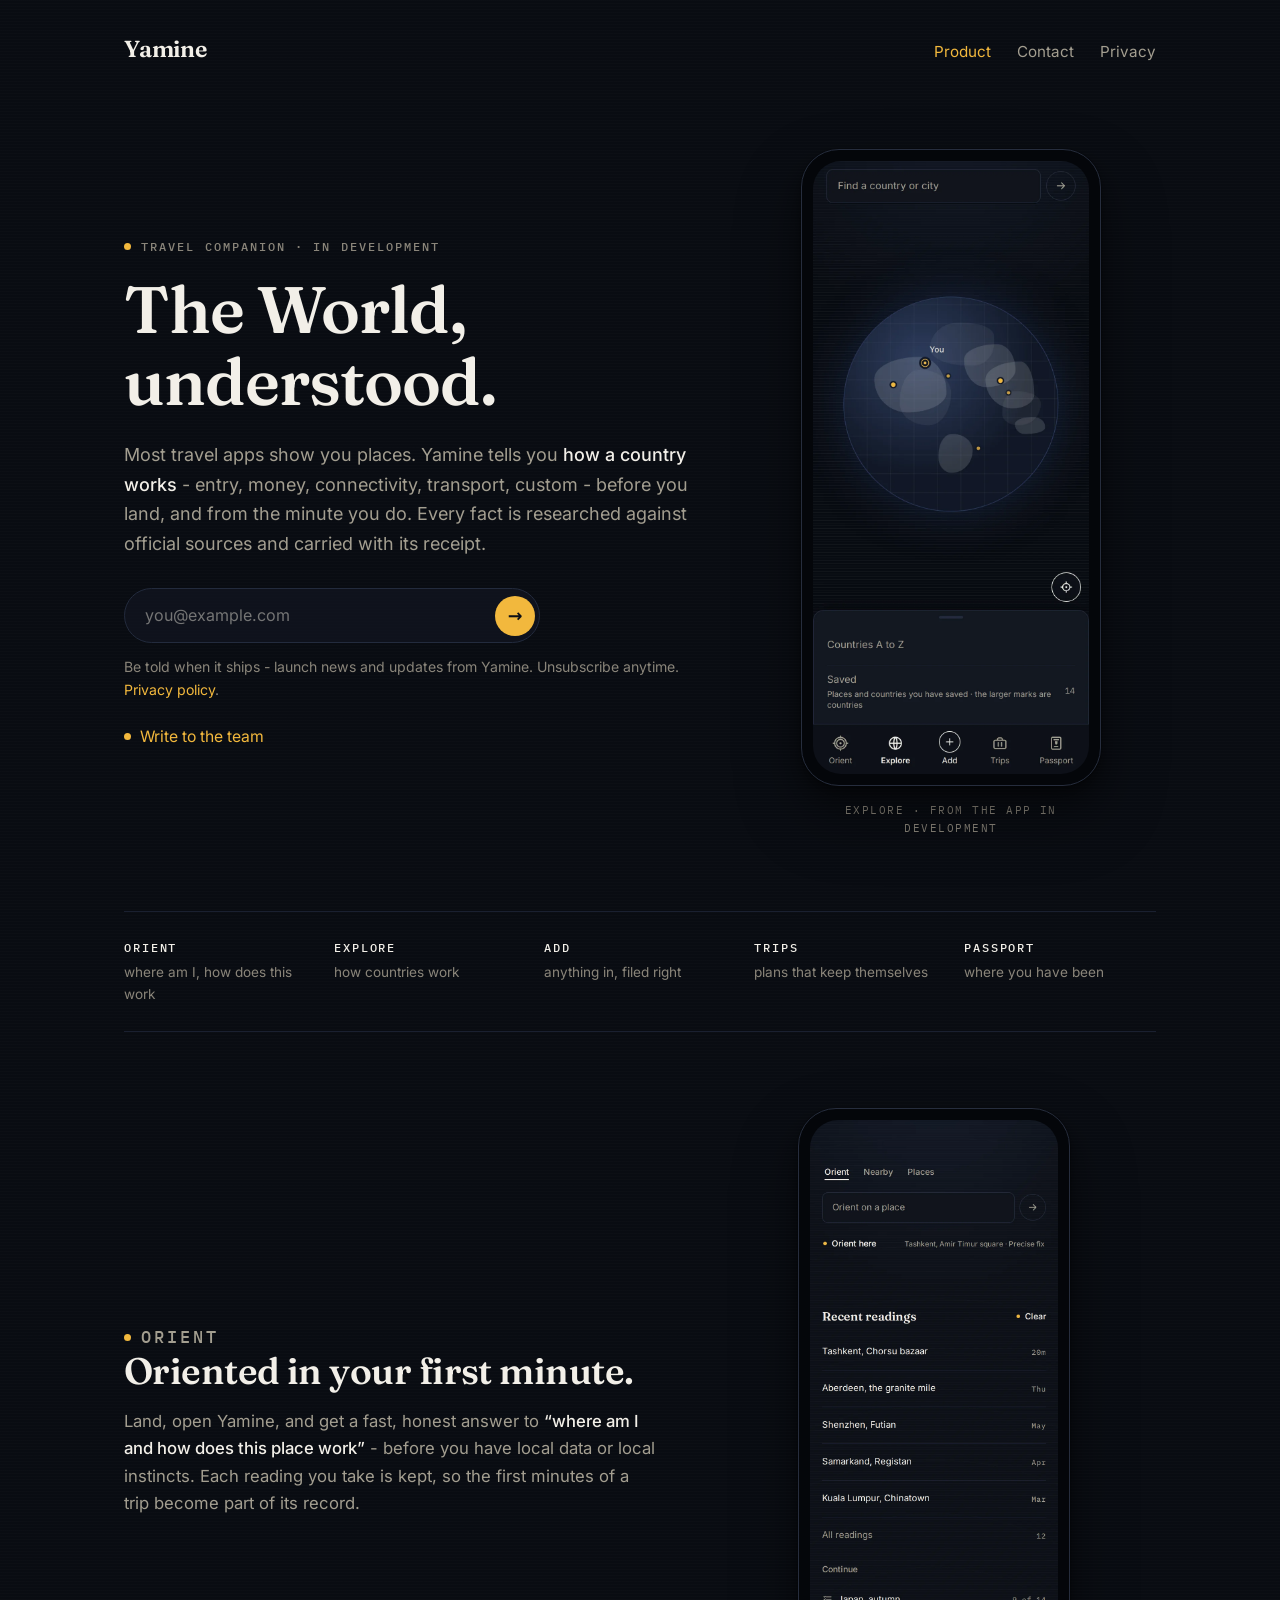
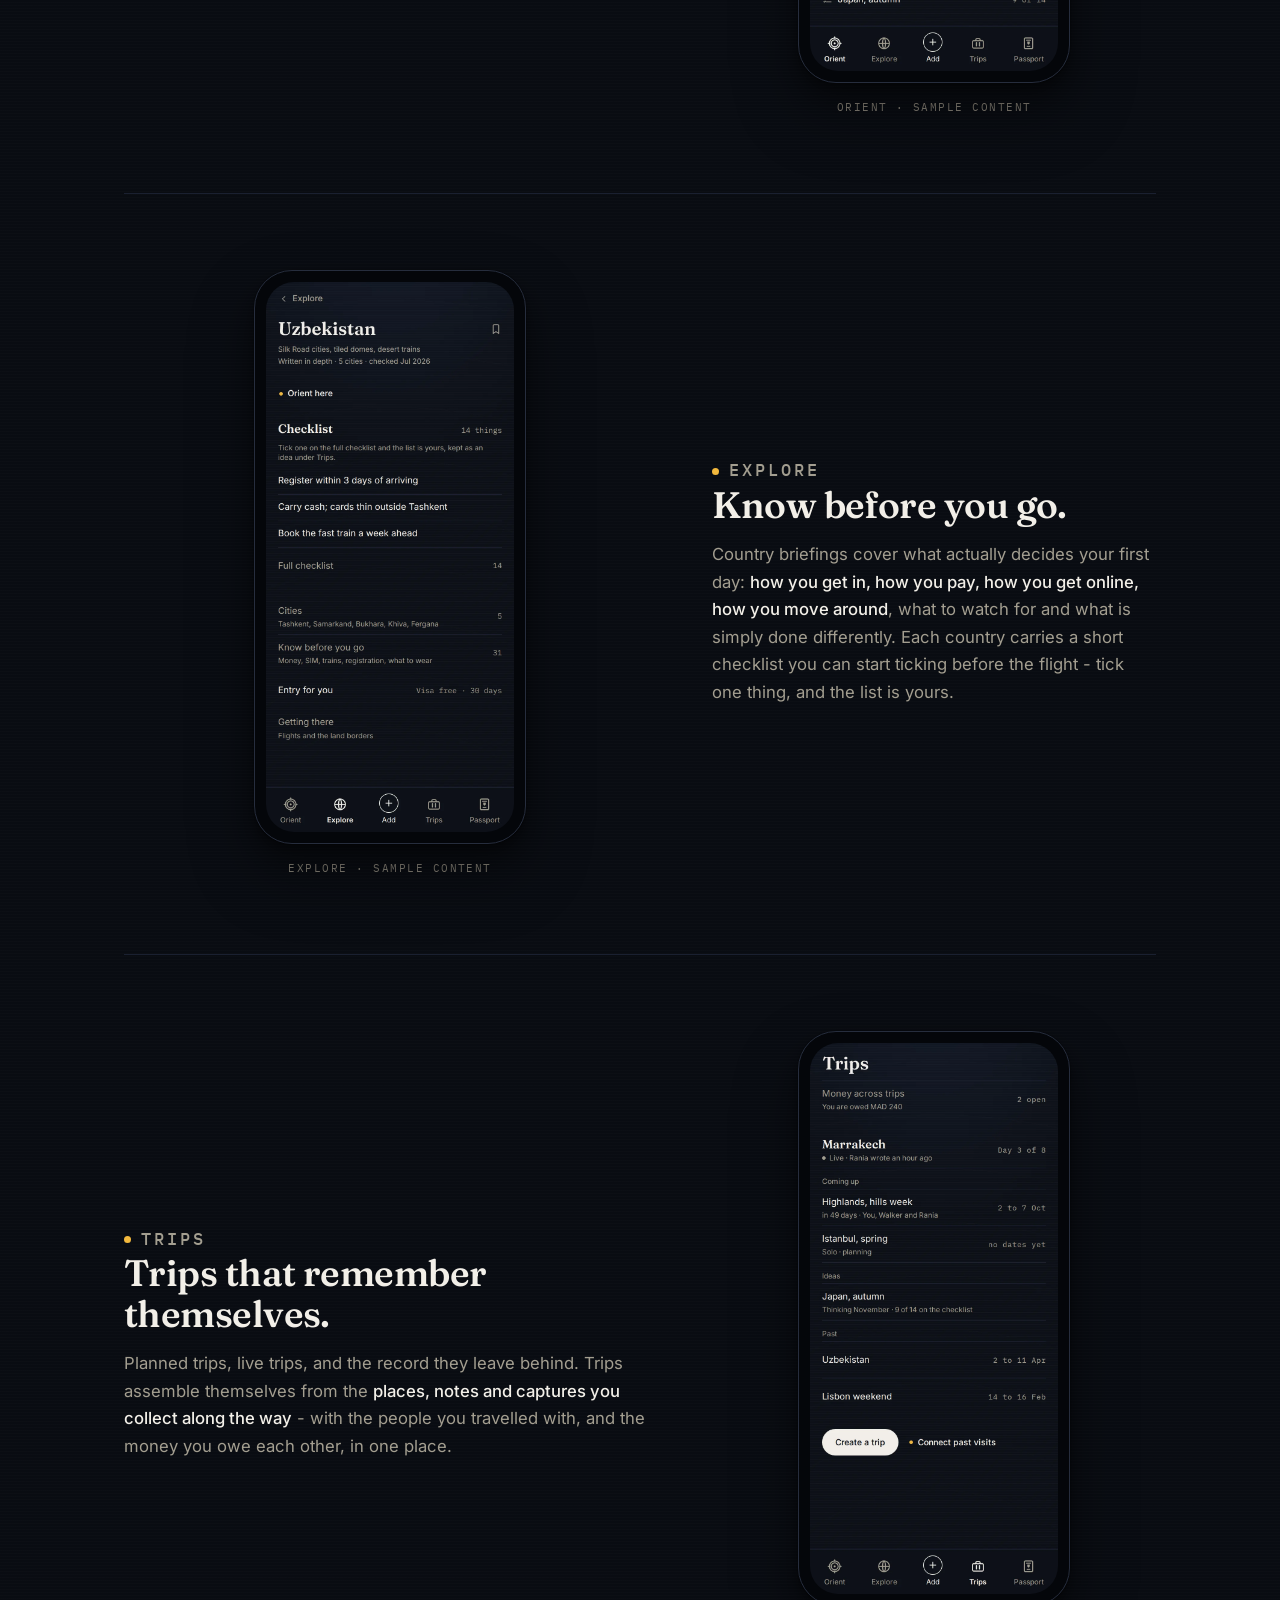
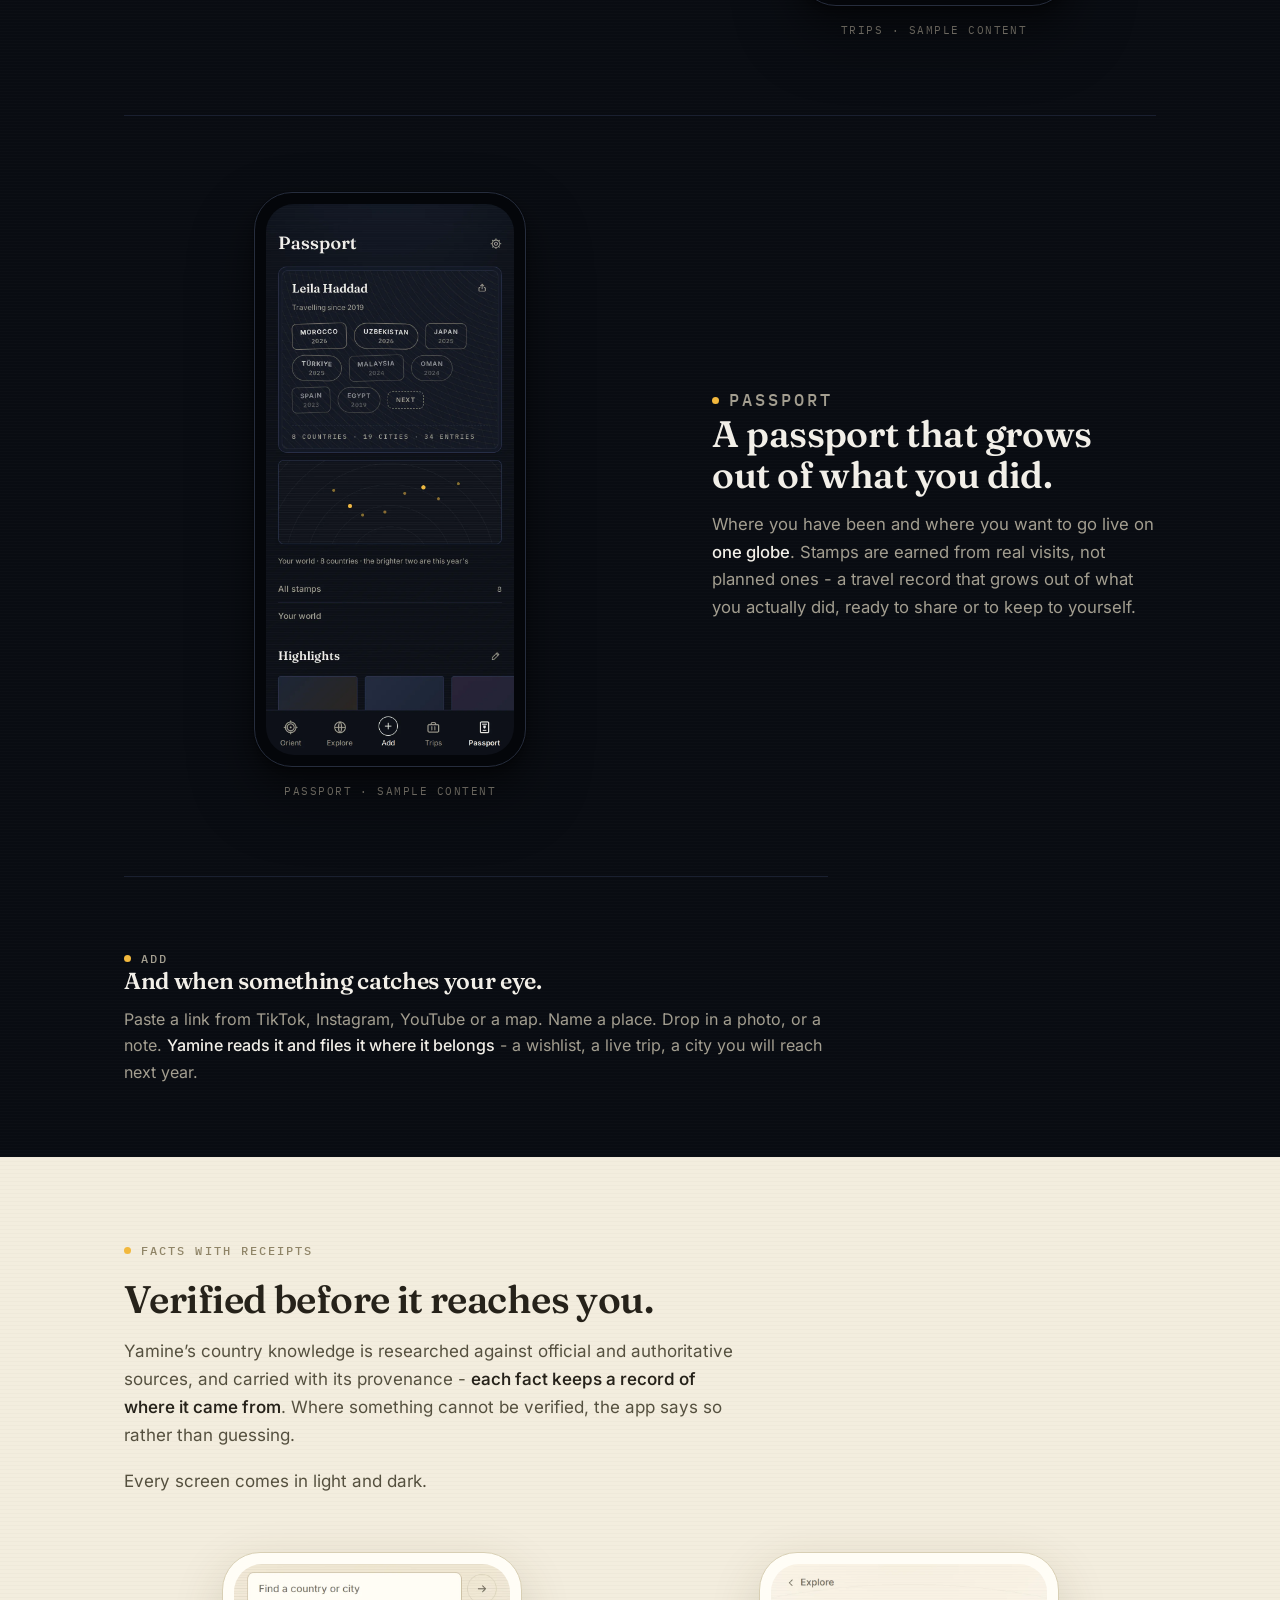
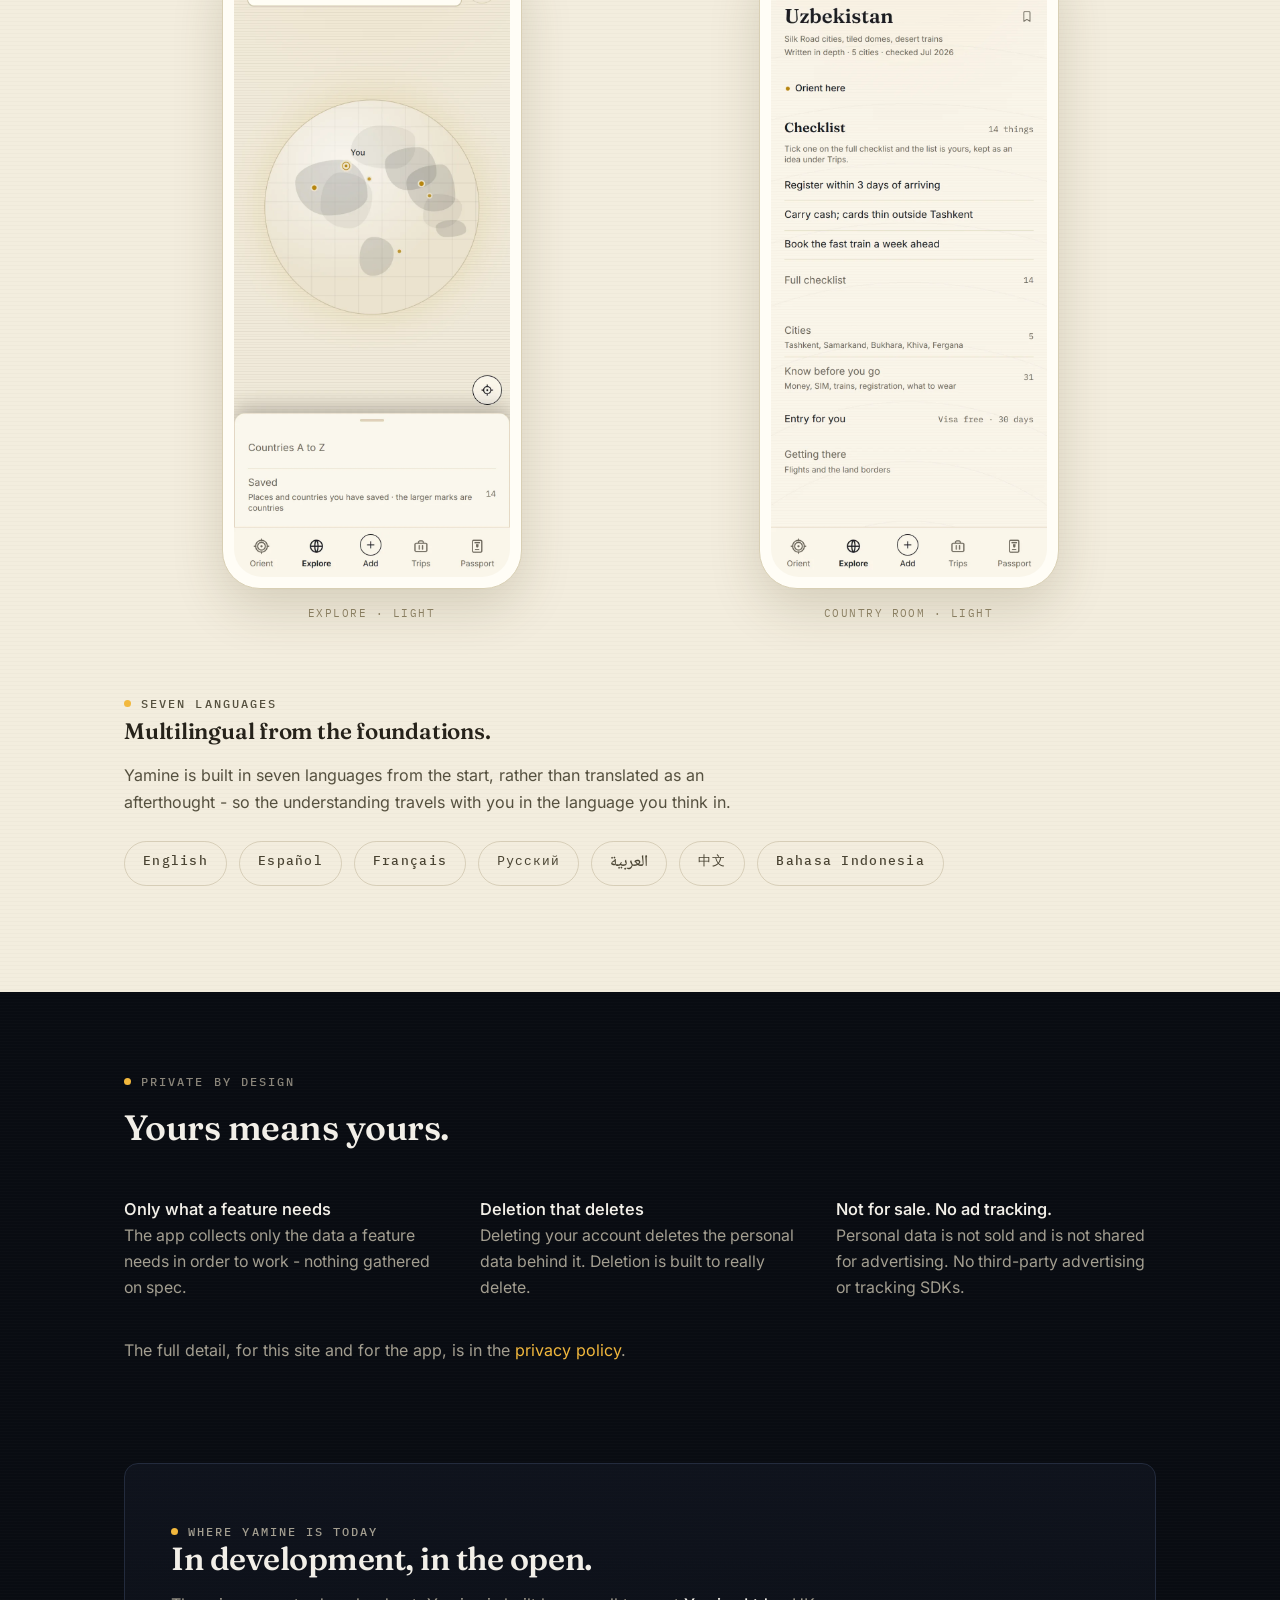
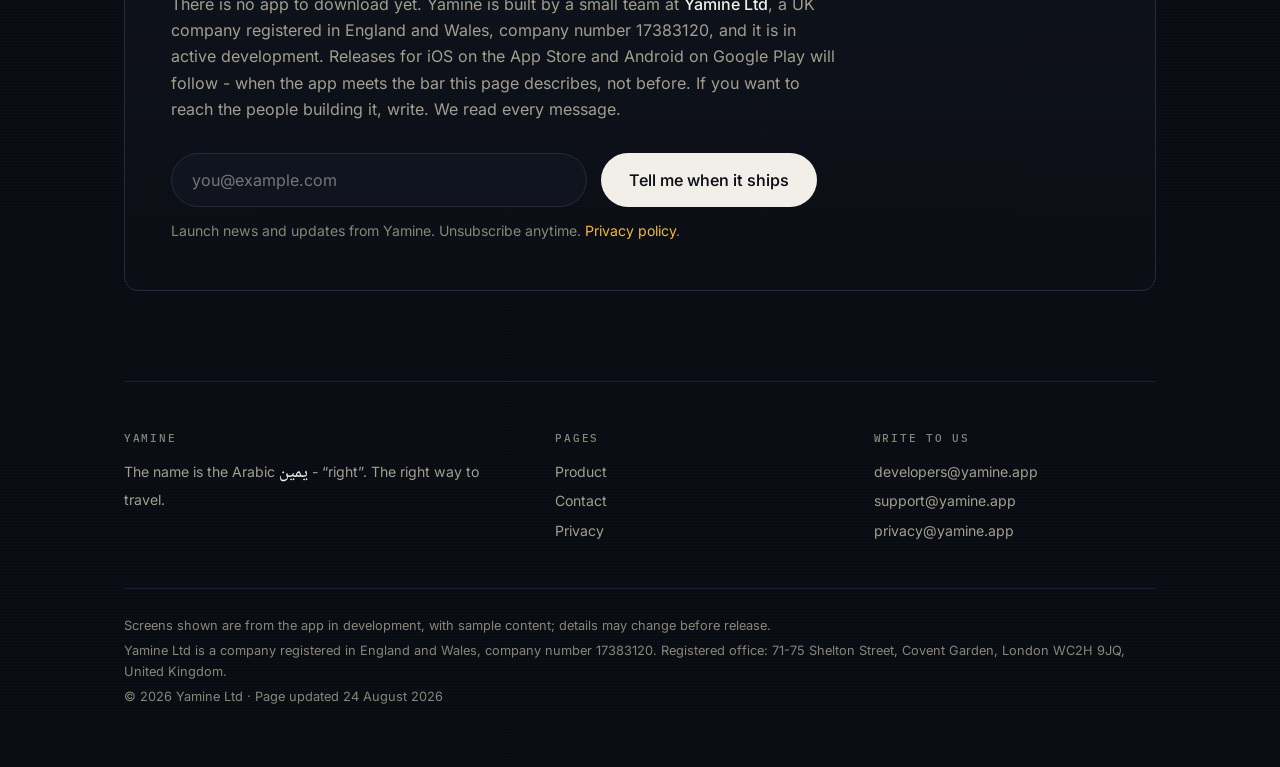
==== index.html @ aa690fbf "Hero waitlist as a quiet pill (owner msg 1335): the app's own search affordance The stacked input + " ====
<!doctype html>
<html lang="en-GB">
<head>
<meta charset="utf-8">
<meta name="viewport" content="width=device-width, initial-scale=1">
<title>Yamine - The World, understood</title>
<meta name="description" content="Yamine is a travel companion app by Yamine Ltd: country knowledge checked against official sources and carried with its receipt, orientation from your first minute, trips that remember themselves. In development for iOS and Android.">
<link rel="canonical" href="https://yamine.app/">
<meta property="og:title" content="Yamine - The World, understood">
<meta property="og:description" content="Most travel apps show you places. Yamine tells you how a country works - before you land, and from the minute you do.">
<meta property="og:url" content="https://yamine.app/">
<meta property="og:type" content="website">
<meta property="og:image" content="https://yamine.app/assets/og.png">
<meta property="og:image:width" content="1200">
<meta property="og:image:height" content="630">
<meta name="twitter:card" content="summary_large_image">
<meta name="theme-color" content="#090c12">
<link rel="icon" href="/assets/icons/icon-32.png" sizes="32x32">
<link rel="icon" href="/assets/icons/icon-192.png" sizes="192x192">
<link rel="apple-touch-icon" href="/assets/icons/apple-touch-icon.png">
<link rel="preload" href="/assets/fonts/fraunces.woff2" as="font" type="font/woff2" crossorigin>
<link rel="preload" href="/assets/fonts/inter.woff2" as="font" type="font/woff2" crossorigin>
<link rel="stylesheet" href="/style.css?v=20260824b">
<script>document.documentElement.classList.add('js')</script>
</head>
<body class="night">
<div class="wrap">
<header class="site">
  <a class="wordmark" href="/">Yamine</a>
  <nav class="site" aria-label="Site">
    <a href="/" aria-current="page">Product</a>
    <a href="/contact.html">Contact</a>
    <a href="/privacy.html">Privacy</a>
  </nav>
</header>

<main>
  <section class="hero">
    <div class="copy">
      <p class="eyebrow">Travel companion &middot; in development</p>
      <h1 class="display">The World,<br>understood.</h1>
      <p class="lede">Most travel apps show you places. Yamine tells you
      <strong>how a country works</strong> - entry, money, connectivity,
      transport, custom - before you land, and from the minute you do.
      Every fact is researched against official sources and carried with
      its receipt.</p>
      <form class="site-form pill" hidden data-form="waitlist"
            data-cta="&rarr;" data-busy="&hellip;"
            data-done-cta="&#10003;"
            data-done="You're on the list."
            data-mail="developers@yamine.app">
        <input class="hp" type="text" name="website" tabindex="-1" autocomplete="off" aria-hidden="true">
        <div class="form-row">
          <label class="visually-hidden" for="join-email">Email address</label>
          <input id="join-email" type="email" name="email" required placeholder="you@example.com" autocomplete="email">
          <button class="disc" type="submit" aria-label="Be told when it ships">&rarr;</button>
        </div>
        <p class="form-note">Be told when it ships - launch news and updates
        from Yamine. Unsubscribe anytime. <a href="/privacy.html">Privacy policy</a>.</p>
        <p class="alt"><a class="cta-quiet" href="/contact.html">Write to the team</a></p>
      </form>
      <div class="cta-row" data-fallback-for="waitlist">
        <a class="btn" href="/contact.html">Write to the team</a>
      </div>
    </div>
    <div class="shot">
      <figure class="phone">
        <div class="bezel"><img src="/assets/screens/globe-dark.webp" alt="The Explore screen of the Yamine app: a globe with your saved places marked in amber, above a list of countries A to Z" width="824" height="1830" fetchpriority="high"></div>
        <figcaption class="phone-caption">Explore &middot; from the app in development</figcaption>
      </figure>
    </div>
  </section>

  <nav class="doors" aria-label="The five rooms of the app">
    <a class="door" href="#orient"><span class="k">Orient</span><span class="d">where am I, how does this work</span></a>
    <a class="door" href="#explore"><span class="k">Explore</span><span class="d">how countries work</span></a>
    <a class="door" href="#add"><span class="k">Add</span><span class="d">anything in, filed right</span></a>
    <a class="door" href="#trips"><span class="k">Trips</span><span class="d">plans that keep themselves</span></a>
    <a class="door" href="#passport"><span class="k">Passport</span><span class="d">where you have been</span></a>
  </nav>

  <section class="feature reveal" id="orient">
    <div class="copy">
      <p class="eyebrow">Orient</p>
      <h2 class="display">Oriented in your first minute.</h2>
      <p>Land, open Yamine, and get a fast, honest answer to
      <strong>&ldquo;where am I and how does this place work&rdquo;</strong> -
      before you have local data or local instincts. Each reading you take
      is kept, so the first minutes of a trip become part of its record.</p>
    </div>
    <div class="shot">
      <figure class="phone">
        <div class="bezel"><img src="/assets/screens/orient-dark.webp" alt="The Orient screen of the Yamine app: an 'Orient here' action with a precise fix in Tashkent, above a history of recent readings" width="824" height="1830" loading="lazy"></div>
        <figcaption class="phone-caption">Orient &middot; sample content</figcaption>
      </figure>
    </div>
  </section>

  <section class="feature flip reveal" id="explore">
    <div class="copy">
      <p class="eyebrow">Explore</p>
      <h2 class="display">Know before you go.</h2>
      <p>Country briefings cover what actually decides your first day:
      <strong>how you get in, how you pay, how you get online, how you move
      around</strong>, what to watch for and what is simply done differently.
      Each country carries a short checklist you can start ticking before
      the flight - tick one thing, and the list is yours.</p>
    </div>
    <div class="shot">
      <figure class="phone">
        <div class="bezel"><img src="/assets/screens/country-dark.webp" alt="A country room in the Yamine app for Uzbekistan: a checklist, cities, entry conditions and a know-before-you-go section" width="824" height="1830" loading="lazy"></div>
        <figcaption class="phone-caption">Explore &middot; sample content</figcaption>
      </figure>
    </div>
  </section>

  <section class="feature reveal" id="trips">
    <div class="copy">
      <p class="eyebrow">Trips</p>
      <h2 class="display">Trips that remember themselves.</h2>
      <p>Planned trips, live trips, and the record they leave behind.
      Trips assemble themselves from the <strong>places, notes and captures
      you collect along the way</strong> - with the people you travelled
      with, and the money you owe each other, in one place.</p>
    </div>
    <div class="shot">
      <figure class="phone">
        <div class="bezel"><img src="/assets/screens/trips-dark.webp" alt="The Trips screen of the Yamine app: a live trip in Marrakech, trips coming up, ideas, and past trips with their dates" width="824" height="1830" loading="lazy"></div>
        <figcaption class="phone-caption">Trips &middot; sample content</figcaption>
      </figure>
    </div>
  </section>

  <section class="feature flip reveal" id="passport">
    <div class="copy">
      <p class="eyebrow">Passport</p>
      <h2 class="display">A passport that grows out of what you did.</h2>
      <p>Where you have been and where you want to go live on
      <strong>one globe</strong>. Stamps are earned from real visits, not
      planned ones - a travel record that grows out of what you actually
      did, ready to share or to keep to yourself.</p>
    </div>
    <div class="shot">
      <figure class="phone">
        <div class="bezel"><img src="/assets/screens/passport-dark.webp" alt="The Passport screen of the Yamine app: a named passport card with country stamps by year, and a world map of visited places" width="824" height="1830" loading="lazy"></div>
        <figcaption class="phone-caption">Passport &middot; sample content</figcaption>
      </figure>
    </div>
  </section>

  <section class="feature-add reveal" id="add">
    <p class="eyebrow">Add</p>
    <h2 class="display">And when something catches your eye.</h2>
    <p>Paste a link from TikTok, Instagram, YouTube or a map. Name a place.
    Drop in a photo, or a note. <strong>Yamine reads it and files it where
    it belongs</strong> - a wishlist, a live trip, a city you will reach
    next year.</p>
  </section>
</main>
</div>

<section class="daylight">
  <div class="wrap">
    <div class="reveal">
      <p class="eyebrow">Facts with receipts</p>
      <h2 class="display">Verified before it reaches you.</h2>
      <p class="lede">Yamine&rsquo;s country knowledge is researched against
      official and authoritative sources, and carried with its
      provenance - <strong>each fact keeps a record of where it came
      from</strong>. Where something cannot be verified, the app says so
      rather than guessing.</p>
      <p class="lede">Every screen comes in light and dark.</p>
    </div>
    <div class="daylight-shots reveal">
      <figure class="phone">
        <div class="bezel"><img src="/assets/screens/globe-light.webp" alt="The Explore globe of the Yamine app in light mode, on a warm parchment background" width="824" height="1830" loading="lazy"></div>
        <figcaption class="phone-caption">Explore &middot; light</figcaption>
      </figure>
      <figure class="phone">
        <div class="bezel"><img src="/assets/screens/country-light.webp" alt="The Uzbekistan country room of the Yamine app in light mode" width="824" height="1830" loading="lazy"></div>
        <figcaption class="phone-caption">Country room &middot; light</figcaption>
      </figure>
    </div>
    <div class="langs reveal">
      <p class="eyebrow">Seven languages</p>
      <h3>Multilingual from the foundations.</h3>
      <p>Yamine is built in seven languages from the start, rather than
      translated as an afterthought - so the understanding travels with you
      in the language you think in.</p>
      <ul class="stamps">
        <li>English</li>
        <li>Español</li>
        <li>Français</li>
        <li>Русский</li>
        <li><span class="ar">العربية</span></li>
        <li>中文</li>
        <li>Bahasa Indonesia</li>
      </ul>
    </div>
  </div>
</section>

<div class="wrap">
  <section class="night-block reveal">
    <p class="eyebrow">Private by design</p>
    <h2 class="display">Yours means yours.</h2>
    <div class="cols">
      <p><strong>Only what a feature needs</strong> The app collects only
      the data a feature needs in order to work - nothing gathered on
      spec.</p>
      <p><strong>Deletion that deletes</strong> Deleting your account
      deletes the personal data behind it. Deletion is built to really
      delete.</p>
      <p><strong>Not for sale. No ad tracking.</strong> Personal data is not
      sold and is not shared for advertising. No third-party advertising
      or tracking SDKs.</p>
    </div>
    <p class="more">The full detail, for this site and for the app, is in
    the <a href="/privacy.html">privacy policy</a>.</p>
  </section>

  <section class="status reveal">
    <div class="inner">
      <p class="eyebrow">Where Yamine is today</p>
      <h2 class="display">In development, in the open.</h2>
      <p>There is no app to download yet. Yamine is built by a small team
      at <strong>Yamine Ltd</strong>, a UK company registered in England
      and Wales, company number 17383120, and it is in active development.
      Releases for iOS on the App Store and Android on Google Play will
      follow - when the app meets the bar this page describes, not before.
      If you want to reach the people building it, write. We read every
      message.</p>
      <div class="cta-row" data-fallback-for="waitlist">
        <a class="btn" href="mailto:developers@yamine.app">developers@yamine.app</a>
      </div>
      <form class="site-form" id="waitlist" hidden data-form="waitlist"
            data-cta="Tell me when it ships" data-busy="Adding you&hellip;"
            data-done-cta="Added"
            data-done="You're on the list."
            data-mail="developers@yamine.app">
        <input class="hp" type="text" name="website" tabindex="-1" autocomplete="off" aria-hidden="true">
        <div class="form-row">
          <label class="visually-hidden" for="wl-email">Email address</label>
          <input id="wl-email" type="email" name="email" required placeholder="you@example.com" autocomplete="email">
          <button class="btn" type="submit">Tell me when it ships</button>
        </div>
        <p class="form-note">Launch news and updates from Yamine. Unsubscribe
        anytime. <a href="/privacy.html">Privacy policy</a>.</p>
      </form>
    </div>
  </section>

  <footer class="site">
    <div class="grid">
      <div>
        <h3>Yamine</h3>
        <p class="origin">The name is the Arabic <span class="ar">يمين</span>
        - &ldquo;right&rdquo;. The right way to travel.</p>
      </div>
      <div>
        <h3>Pages</h3>
        <p><a href="/">Product</a></p>
        <p><a href="/contact.html">Contact</a></p>
        <p><a href="/privacy.html">Privacy</a></p>
      </div>
      <div>
        <h3>Write to us</h3>
        <p><a href="mailto:developers@yamine.app">developers@yamine.app</a></p>
        <p><a href="mailto:support@yamine.app">support@yamine.app</a></p>
        <p><a href="mailto:privacy@yamine.app">privacy@yamine.app</a></p>
      </div>
    </div>
    <div class="legal">
      <p>Screens shown are from the app in development, with sample
      content; details may change before release.</p>
      <p>Yamine Ltd is a company registered in England and Wales, company
      number 17383120. Registered office: 71-75 Shelton Street, Covent
      Garden, London WC2H 9JQ, United Kingdom.</p>
      <p>&copy; 2026 Yamine Ltd &middot; Page updated 24 August 2026</p>
    </div>
  </footer>
</div>

<script src="/assets/forms.js?v=20260824a" defer></script>
<script>
(function () {
  if (!('IntersectionObserver' in window)) {
    document.querySelectorAll('.reveal').forEach(function (el) { el.classList.add('in'); });
    return;
  }
  var io = new IntersectionObserver(function (entries) {
    entries.forEach(function (e) {
      if (e.isIntersecting) { e.target.classList.add('in'); io.unobserve(e.target); }
    });
  }, { rootMargin: '0px 0px -8% 0px' });
  document.querySelectorAll('.reveal').forEach(function (el) { io.observe(el); });
})();
</script>
</body>
</html>
---- style.css ----
/* Yamine — yamine.app
   The site lives in the app's own world: ink-navy night ground, warm cream ink,
   one amber accent, Fraunces display, Inter body, IBM Plex Mono readouts.
   Document pages (contact, privacy) sit on the app's daylight parchment. */

@font-face {
  font-family: "Fraunces";
  src: url("/assets/fonts/fraunces.woff2") format("woff2");
  font-weight: 100 900;
  font-display: swap;
}
@font-face {
  font-family: "Inter";
  src: url("/assets/fonts/inter.woff2") format("woff2");
  font-weight: 100 900;
  font-display: swap;
}
@font-face {
  font-family: "IBM Plex Mono";
  src: url("/assets/fonts/plex400.woff2") format("woff2");
  font-weight: 400;
  font-display: swap;
}
@font-face {
  font-family: "IBM Plex Mono";
  src: url("/assets/fonts/plex500.woff2") format("woff2");
  font-weight: 500;
  font-display: swap;
}
/* Full Arabic-range subset of Noto Naskh Arabic (self-hosted) - a partial
   word-subset here breaks per-character fallback and disconnects joining */
@font-face {
  font-family: "Noto Naskh Arabic";
  src: url("/assets/fonts/naskh-arabic.woff2") format("woff2");
  font-weight: 500;
  font-display: swap;
}

:root {
  --ground: #090c12;
  --ground-2: #0d1017;
  --card: #141926;
  --hairline: #232b3d;
  --hairline-soft: #1a2030;
  --ink: #f2efe8;
  --muted: #a39e90;
  --cap: #8a857a;
  --gold: #f2b83d;
  --paper: #f3edde;
  --paper-2: #faf6ea;
  --paper-ink: #26221a;
  --paper-muted: #7d7869;
  --paper-line: #ded5bf;
  --curve: cubic-bezier(0.22, 1, 0.36, 1);
  --display: "Fraunces", "Iowan Old Style", Georgia, serif;
  --body: "Inter", -apple-system, "Segoe UI", system-ui, sans-serif;
  --mono: "IBM Plex Mono", "Menlo", monospace;
}

* { box-sizing: border-box; }
html { scroll-behavior: smooth; }
html, body { overflow-x: clip; }
[hidden] { display: none !important; }
@media (prefers-reduced-motion: reduce) {
  html { scroll-behavior: auto; }
}

body {
  margin: 0;
  font-family: var(--body);
  font-size: 16px;
  line-height: 1.65;
  background: var(--ground);
  color: var(--ink);
  -webkit-font-smoothing: antialiased;
}
/* the app's fine scanline texture */
body.night {
  background-image: repeating-linear-gradient(
    to bottom,
    rgba(242, 239, 232, 0.012) 0px,
    rgba(242, 239, 232, 0.012) 1px,
    transparent 1px,
    transparent 3px
  );
}

a { color: var(--gold); text-decoration: none; }
a:hover, a:focus-visible { color: #ffd27a; }
a:focus-visible { outline: 2px solid var(--gold); outline-offset: 3px; border-radius: 2px; }

.wrap { max-width: 1080px; margin: 0 auto; padding: 0 24px; }

/* ---------- header ---------- */
header.site {
  display: flex;
  align-items: baseline;
  justify-content: space-between;
  gap: 16px;
  flex-wrap: wrap;
  padding-top: 30px;
}
.wordmark {
  font-family: var(--display);
  font-weight: 620;
  font-size: 1.45rem;
  letter-spacing: -0.01em;
  color: var(--ink);
}
.wordmark:hover, .wordmark:focus-visible { color: #fff; }
nav.site { display: flex; gap: 26px; }
nav.site a { color: var(--muted); font-size: 0.95rem; }
nav.site a:hover, nav.site a:focus-visible { color: var(--ink); }
nav.site a[aria-current="page"] { color: var(--gold); }

/* ---------- shared vocabulary ---------- */
.eyebrow {
  font-family: var(--mono);
  font-weight: 500;
  font-size: 0.72rem;
  letter-spacing: 0.18em;
  text-transform: uppercase;
  color: var(--cap);
  display: flex;
  align-items: center;
  gap: 10px;
  margin: 0 0 18px;
}
.eyebrow::before {
  content: "";
  width: 7px; height: 7px;
  border-radius: 50%;
  background: var(--gold);
  flex: none;
}
.display {
  font-family: var(--display);
  font-weight: 580;
  letter-spacing: -0.015em;
  line-height: 1.1;
  margin: 0;
}

/* ---------- hero ---------- */
.hero {
  display: grid;
  grid-template-columns: minmax(0, 7fr) minmax(0, 5fr);
  gap: 48px;
  align-items: center;
  padding: 9vh 0 64px;
}
.hero h1 {
  font-size: clamp(2.6rem, 6vw, 4.1rem);
}
.hero .lede {
  font-size: 1.12rem;
  color: var(--muted);
  max-width: 33em;
  margin: 22px 0 0;
}
.hero .lede strong { color: var(--ink); font-weight: 500; }
.cta-row {
  display: flex;
  align-items: center;
  gap: 26px;
  flex-wrap: wrap;
  margin-top: 34px;
}
.btn {
  display: inline-block;
  background: var(--ink);
  color: var(--ground-2);
  font-weight: 550;
  font-size: 1rem;
  padding: 14px 28px;
  border-radius: 999px;
  transition: background 200ms var(--curve), transform 200ms var(--curve);
}
.btn:hover, .btn:focus-visible { background: #ffffff; color: var(--ground-2); }
.btn:active { transform: scale(0.97); }
.cta-quiet {
  display: inline-flex;
  align-items: center;
  gap: 9px;
  color: var(--gold);
  font-size: 0.98rem;
}
.cta-quiet::before {
  content: "";
  width: 7px; height: 7px;
  border-radius: 50%;
  background: var(--gold);
}

/* ---------- phones ---------- */
.phone {
  position: relative;
  width: min(300px, 80vw);
  margin: 0 auto;
}
.phone::before {
  content: "";
  position: absolute;
  inset: -16% -11%;
  background: radial-gradient(closest-side, rgba(242, 184, 61, 0.09), transparent 70%);
  pointer-events: none;
}
.phone .bezel {
  position: relative;
  background: #04060a;
  border: 1px solid #262d3d;
  border-radius: 38px;
  padding: 11px;
  box-shadow:
    0 0 1px 1px rgba(0, 0, 0, 0.20),
    0 2px 2px rgba(0, 0, 0, 0.18),
    0 6px 6px 2px rgba(0, 0, 0, 0.16),
    0 14px 22px 4px rgba(0, 0, 0, 0.22),
    0 30px 60px 8px rgba(0, 0, 0, 0.28);
}
.phone img {
  display: block;
  width: 100%;
  height: auto;
  border-radius: 28px;
}
.phone-caption {
  font-family: var(--mono);
  font-size: 0.66rem;
  letter-spacing: 0.14em;
  text-transform: uppercase;
  color: var(--cap);
  text-align: center;
  margin: 16px 0 0;
}

/* ---------- five doors strip ---------- */
.doors {
  border-top: 1px solid var(--hairline-soft);
  border-bottom: 1px solid var(--hairline-soft);
  padding: 26px 0;
  margin: 10px 0 0;
  display: grid;
  grid-template-columns: repeat(5, 1fr);
  gap: 18px;
}
.door { text-align: left; }
.door .k {
  font-family: var(--mono);
  font-weight: 500;
  font-size: 0.74rem;
  letter-spacing: 0.16em;
  text-transform: uppercase;
  color: var(--ink);
  display: block;
}
a.door { color: inherit; }
a.door:hover .k, a.door:focus-visible .k { color: var(--gold); }
.door .d {
  font-size: 0.85rem;
  color: var(--cap);
  display: block;
  margin-top: 3px;
}

/* ---------- feature rows ---------- */
.feature {
  display: grid;
  grid-template-columns: minmax(0, 6fr) minmax(0, 5fr);
  gap: 56px;
  align-items: center;
  padding: 76px 0;
}
.feature + .feature { border-top: 1px solid var(--hairline-soft); }
.feature.flip .copy { order: 2; }
.feature.flip .shot { order: 1; }
.feature h2 {
  font-size: clamp(1.7rem, 3.4vw, 2.3rem);
}
.feature p {
  color: var(--muted);
  font-size: 1.04rem;
  max-width: 34em;
  margin: 16px 0 0;
}
.feature p strong { color: var(--ink); font-weight: 500; }
.feature .phone { width: min(272px, 76vw); }

/* compact, screenless feature (Add) */
.feature-add {
  padding: 60px 0 72px;
  border-top: 1px solid var(--hairline-soft);
  max-width: 44em;
}
.feature-add h2 { font-size: 1.45rem; }
.feature-add p { color: var(--muted); margin: 12px 0 0; }
.feature-add p strong { color: var(--ink); font-weight: 500; }

/* ---------- daylight band ---------- */
.daylight {
  background: var(--paper);
  background-image: repeating-linear-gradient(
    to bottom,
    rgba(38, 34, 26, 0.02) 0px,
    rgba(38, 34, 26, 0.02) 1px,
    transparent 1px,
    transparent 4px
  );
  color: var(--paper-ink);
  padding: 84px 0 90px;
}
.daylight .eyebrow { color: #8f8467; }
.daylight h2 { font-size: clamp(1.8rem, 3.6vw, 2.4rem); }
.daylight .lede {
  color: #55503f;
  font-size: 1.06rem;
  max-width: 36em;
  margin: 18px 0 0;
}
.daylight .lede strong { color: var(--paper-ink); font-weight: 550; }
.daylight-shots {
  display: flex;
  justify-content: center;
  gap: 42px;
  flex-wrap: wrap;
  margin-top: 56px;
}
.daylight .phone::before { background: radial-gradient(closest-side, rgba(184, 134, 11, 0.10), transparent 70%); }
.daylight .phone .bezel {
  background: #fffdf6;
  border-color: #d8cfb4;
  box-shadow: 0 18px 50px rgba(80, 66, 30, 0.18);
}
.daylight .phone-caption { color: #8f8467; }
.daylight .langs { margin-top: 72px; }
.daylight .langs h3 {
  font-family: var(--display);
  font-weight: 580;
  font-size: 1.4rem;
  letter-spacing: -0.01em;
  margin: 0;
}
.daylight .langs p { color: #55503f; max-width: 38em; margin: 12px 0 0; }
.stamps {
  display: flex;
  flex-wrap: wrap;
  gap: 12px;
  margin-top: 26px;
  padding: 0;
  list-style: none;
}
.stamps li {
  font-family: var(--mono);
  font-weight: 500;
  font-size: 0.8rem;
  letter-spacing: 0.1em;
  border: 1.5px solid #a4977257;
  border-radius: 999px;
  padding: 8px 18px;
  color: #4a4433;
}
.stamps li .ar {
  font-family: "Noto Naskh Arabic", serif;
  font-size: 1.02rem;
  letter-spacing: normal;
}

/* ---------- privacy + status ---------- */
.night-block { padding: 80px 0 8px; }
.night-block h2 { font-size: clamp(1.7rem, 3.4vw, 2.2rem); }
.night-block .cols {
  display: grid;
  grid-template-columns: repeat(3, 1fr);
  gap: 36px;
  margin-top: 40px;
}
.night-block .cols p { color: var(--muted); font-size: 0.99rem; margin: 8px 0 0; }
.night-block .cols strong {
  color: var(--ink);
  font-weight: 550;
  display: block;
  font-size: 1.02rem;
}
.night-block .more { color: var(--muted); margin-top: 36px; }

.status { padding: 76px 0 90px; }
.status .inner {
  border: 1px solid var(--hairline);
  border-radius: 14px;
  background: linear-gradient(180deg, rgba(20, 25, 38, 0.55), rgba(13, 16, 23, 0.3));
  padding: 44px 46px 48px;
}
.status h2 { font-size: clamp(1.6rem, 3vw, 2rem); }
.status p { color: var(--muted); max-width: 42em; margin: 14px 0 0; }
.status p strong { color: var(--ink); font-weight: 500; }
.status .cta-row { margin-top: 30px; }

/* ---------- footer ---------- */
footer.site {
  border-top: 1px solid var(--hairline-soft);
  padding: 48px 0 56px;
  color: var(--muted);
  font-size: 0.88rem;
}
footer.site .grid {
  display: grid;
  grid-template-columns: 1.4fr 1fr 1fr;
  gap: 36px;
}
footer.site h3 {
  font-family: var(--mono);
  font-weight: 500;
  font-size: 0.68rem;
  letter-spacing: 0.16em;
  text-transform: uppercase;
  color: var(--cap);
  margin: 0 0 12px;
}
footer.site p { margin: 6px 0; }
footer.site a { color: var(--muted); }
footer.site a:hover, footer.site a:focus-visible { color: var(--ink); }
footer.site .origin { color: var(--muted); max-width: 26em; }
footer.site .origin .ar {
  font-family: "Noto Naskh Arabic", serif;
  color: var(--ink);
  font-size: 1.05rem;
  letter-spacing: normal;
}
footer.site .legal {
  border-top: 1px solid var(--hairline-soft);
  margin-top: 40px;
  padding-top: 22px;
  font-size: 0.8rem;
  color: var(--cap);
}
footer.site .legal p { margin: 4px 0; }

/* ---------- document pages (contact, privacy): same night system, prose layout ---------- */
body.doc main { max-width: 720px; margin: 0 auto; padding: 8vh 24px 10vh; }
body.doc h1 {
  font-family: var(--display);
  font-weight: 580;
  letter-spacing: -0.015em;
  line-height: 1.12;
  font-size: clamp(2.1rem, 5.5vw, 2.9rem);
  margin: 0;
}
body.doc .tag { color: var(--cap); font-family: var(--mono); font-size: 0.78rem; letter-spacing: 0.08em; margin: 14px 0 0; }
body.doc h2 {
  font-family: var(--display);
  font-weight: 580;
  font-size: 1.35rem;
  letter-spacing: -0.01em;
  margin: 44px 0 8px;
}
body.doc p { margin: 12px 0; font-size: 1.01rem; color: var(--muted); }
body.doc p strong { color: var(--ink); font-weight: 550; }
body.doc ul.plain { padding-left: 1.2em; margin: 12px 0; color: var(--muted); }
body.doc ul.plain li { margin: 7px 0; }
.contact-block {
  border: 1px solid var(--hairline);
  border-radius: 12px;
  padding: 20px 24px;
  margin: 26px 0;
  background: rgba(20, 25, 38, 0.45);
}
.contact-block p { margin: 8px 0; }

/* ---------- 404 ---------- */
.lost { padding: 12vh 0 14vh; max-width: 40em; }
.lost h1 { font-size: clamp(2.2rem, 6vw, 3.2rem); }
.lost p { color: var(--muted); margin: 18px 0 0; }
.lost ul { list-style: none; padding: 0; margin: 26px 0 0; }
.lost li { margin: 10px 0; }
.lost li a { color: var(--ink); }
.lost li a:hover, .lost li a:focus-visible { color: var(--gold); }
.lost li .d { color: var(--cap); font-size: 0.9rem; }

/* ---------- forms (waitlist + contact; hidden until a backend is wired) ---------- */
.visually-hidden {
  position: absolute; width: 1px; height: 1px;
  overflow: hidden; clip: rect(0 0 0 0); white-space: nowrap;
}
.site-form .hp { position: absolute; left: -9999px; width: 1px; height: 1px; opacity: 0; }
.site-form { margin-top: 30px; scroll-margin-top: 15vh; }
.site-form input[type="text"],
.site-form input[type="email"],
.site-form textarea {
  font: inherit;
  color: var(--ink);
  background: rgba(20, 25, 38, 0.55);
  border: 1px solid var(--hairline);
  border-radius: 999px;
  padding: 13px 20px;
  width: 100%;
  max-width: 26em;
}
.site-form textarea { border-radius: 16px; resize: vertical; }
.site-form input:focus-visible, .site-form textarea:focus-visible {
  outline: 2px solid var(--gold); outline-offset: 2px;
}
.site-form .form-row { display: flex; gap: 14px; flex-wrap: wrap; align-items: center; }
.site-form .form-row input { flex: 1 1 220px; width: auto; }
.site-form .btn { border: 0; cursor: pointer; font: inherit; font-weight: 550; }
.site-form .btn:disabled { opacity: 0.6; cursor: default; }
.site-form .form-note { color: var(--cap); font-size: 0.88rem; margin: 12px 0 0; }
.site-form .form-note.form-done { color: var(--gold); }
.site-form .field { margin: 14px 0; }
.site-form .field label { display: block; margin-bottom: 6px; font-weight: 550; }
.site-form .field .opt { font-weight: 400; color: var(--cap); }
.site-form .alt { margin: 20px 0 0; }

/* pill capture: one quiet element, the app's own search affordance */
.site-form.pill .form-row { position: relative; max-width: 26em; }
.site-form.pill input[type="email"] { max-width: none; padding-right: 62px; }
.site-form.pill .disc {
  position: absolute; right: 5px; top: 50%; transform: translateY(-50%);
  width: 40px; height: 40px; border-radius: 50%; border: 0; padding: 0;
  background: var(--gold); color: var(--ground-2);
  font: inherit; font-size: 1.1rem; line-height: 1; font-weight: 600;
  cursor: pointer; display: grid; place-items: center;
  transition: background 200ms var(--curve), transform 200ms var(--curve);
}
.site-form.pill .disc:hover, .site-form.pill .disc:focus-visible { background: #f8ca63; }
.site-form.pill .disc:active { transform: translateY(-50%) scale(0.94); }
.site-form.pill .disc:disabled { cursor: default; }

/* ---------- reveal motion ---------- */
@media (prefers-reduced-motion: no-preference) {
  .js .reveal {
    opacity: 0;
    transform: translateY(22px);
    transition: opacity 700ms var(--curve), transform 700ms var(--curve);
  }
  .js .reveal.in { opacity: 1; transform: none; }
  .hero .copy, .hero .shot { animation: rise 900ms var(--curve) both; }
  .hero .shot { animation-delay: 120ms; }
  @keyframes rise {
    from { opacity: 0; transform: translateY(26px); }
    to { opacity: 1; transform: none; }
  }
}

/* ---------- responsive ---------- */
@media (max-width: 900px) {
  .hero { grid-template-columns: 1fr; gap: 52px; padding-top: 7vh; }
  .feature, .feature.flip { grid-template-columns: 1fr; gap: 44px; padding: 60px 0; }
  .feature.flip .copy { order: 1; }
  .feature.flip .shot { order: 2; }
  .doors { grid-template-columns: repeat(2, 1fr); row-gap: 22px; }
  .doors .door:last-child { grid-column: 1 / -1; }
  .night-block .cols { grid-template-columns: 1fr; gap: 24px; }
  .status .inner { padding: 32px 26px 36px; }
  footer.site .grid { grid-template-columns: 1fr; gap: 28px; }
}
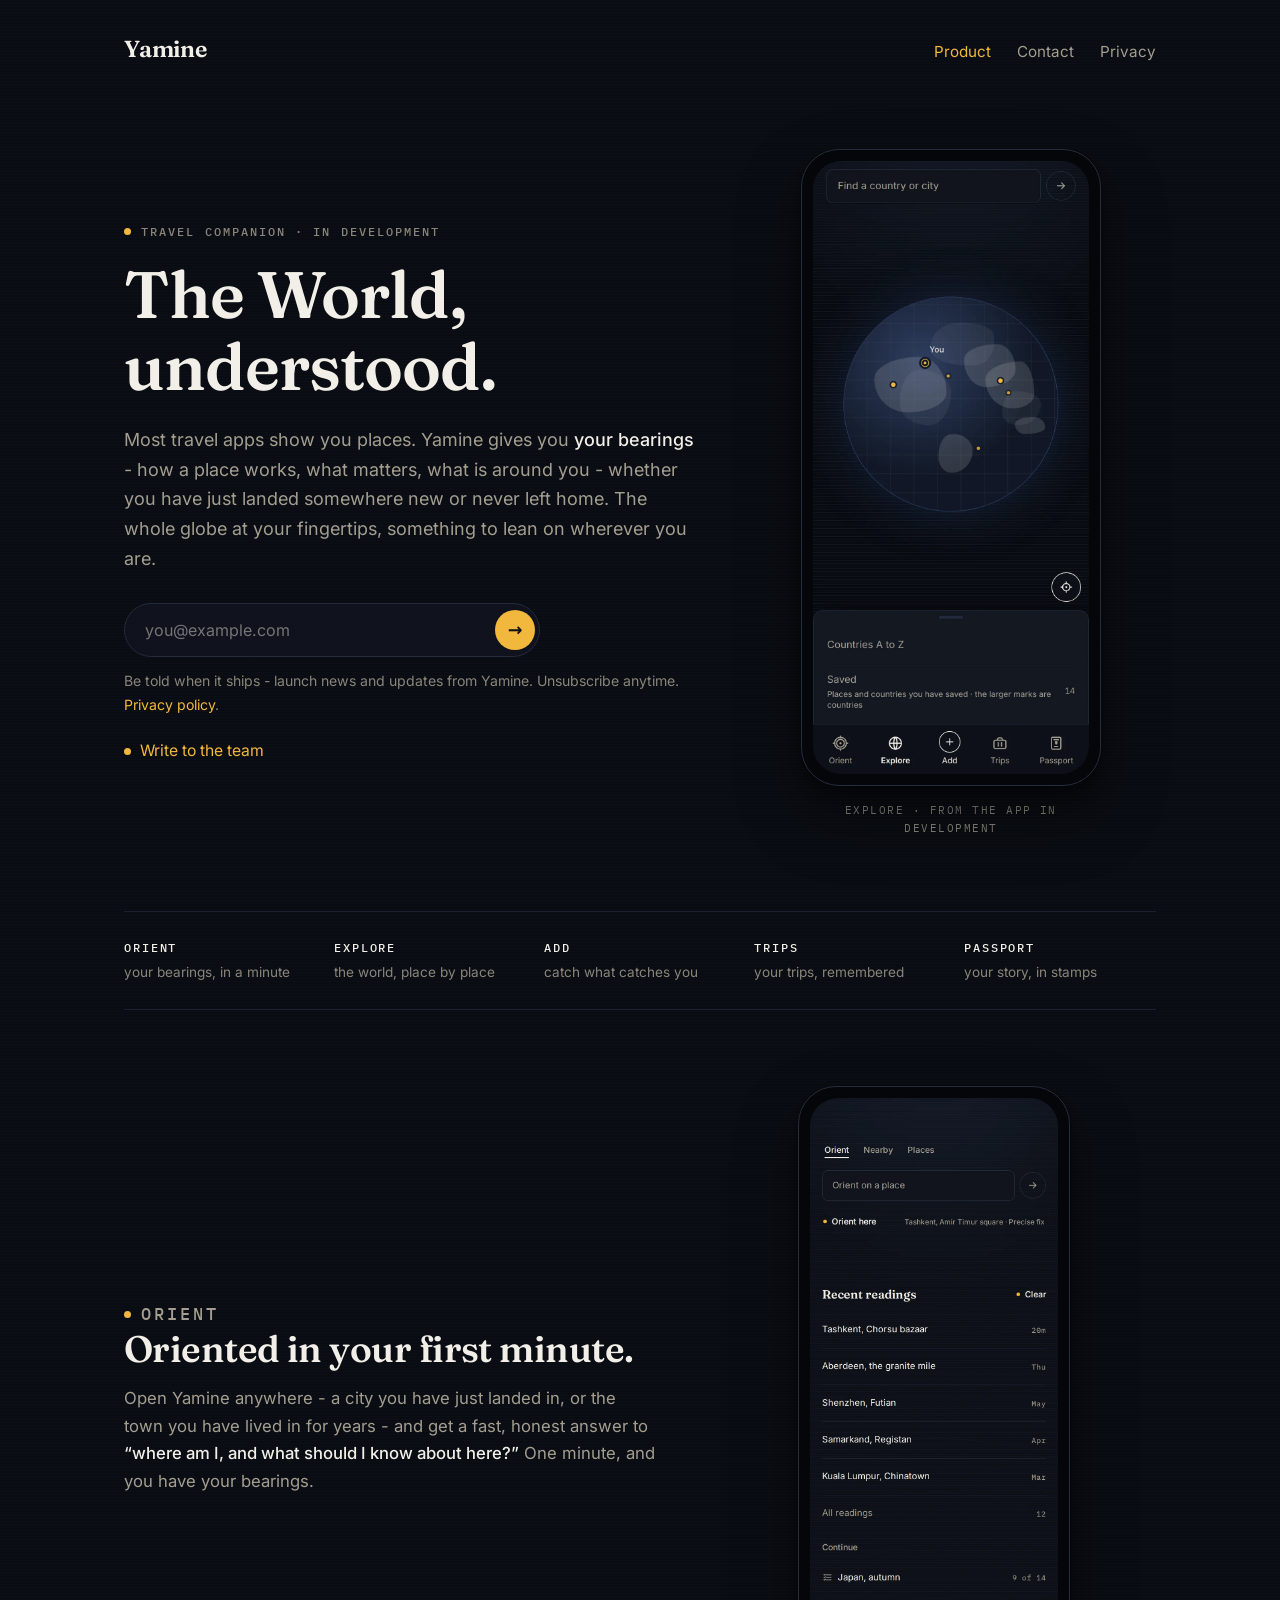
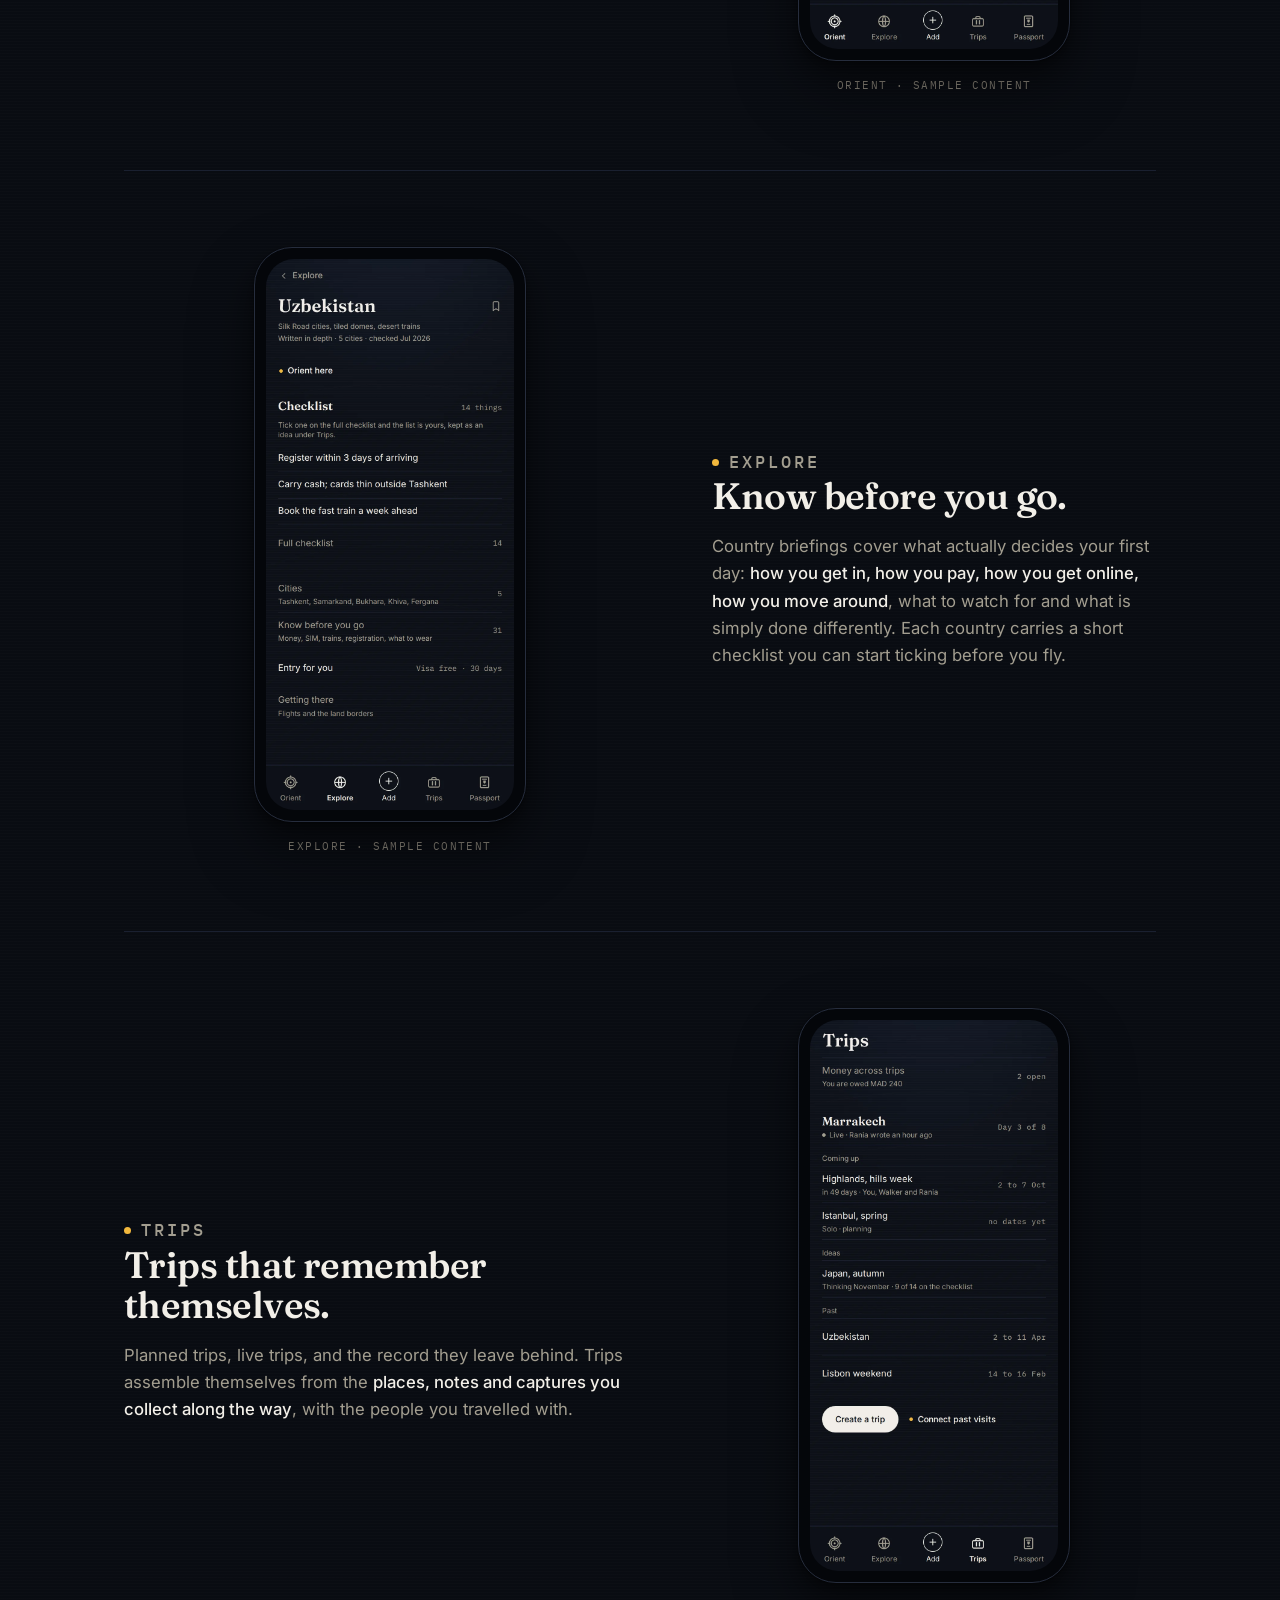
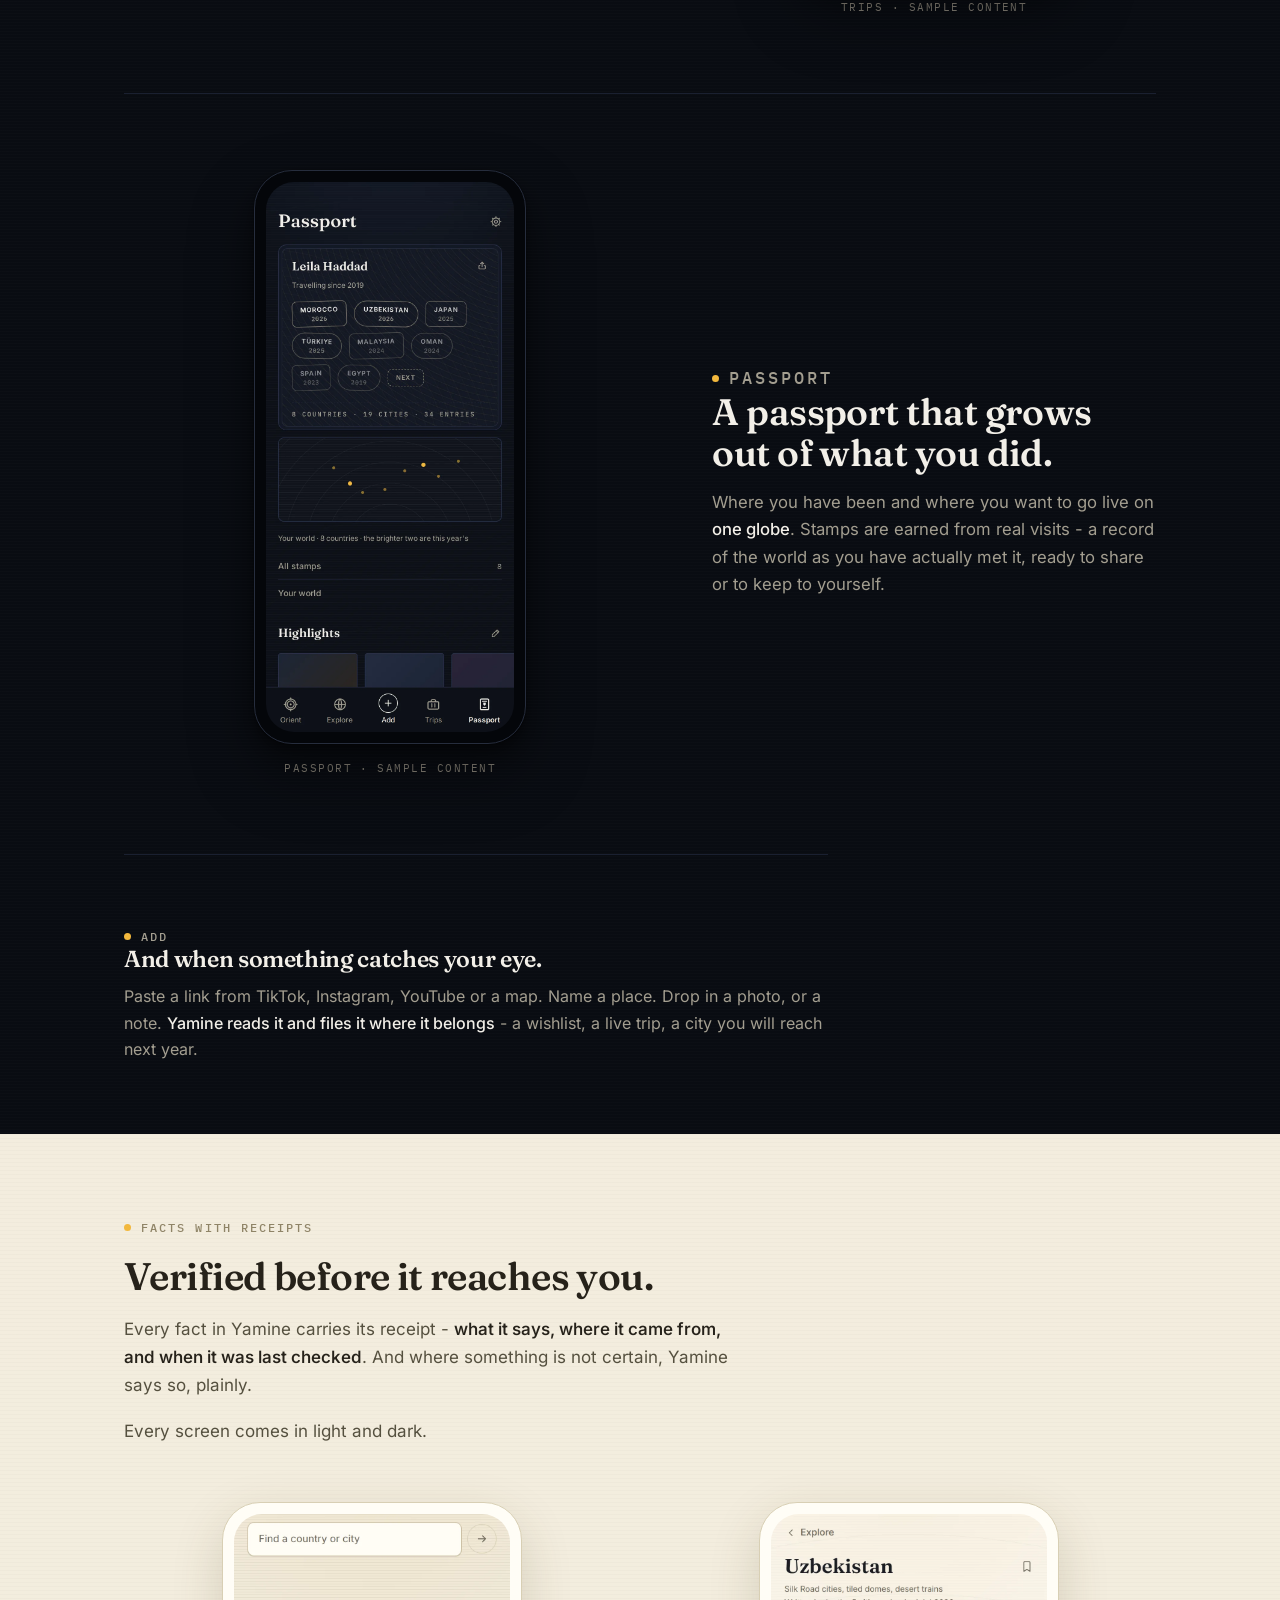
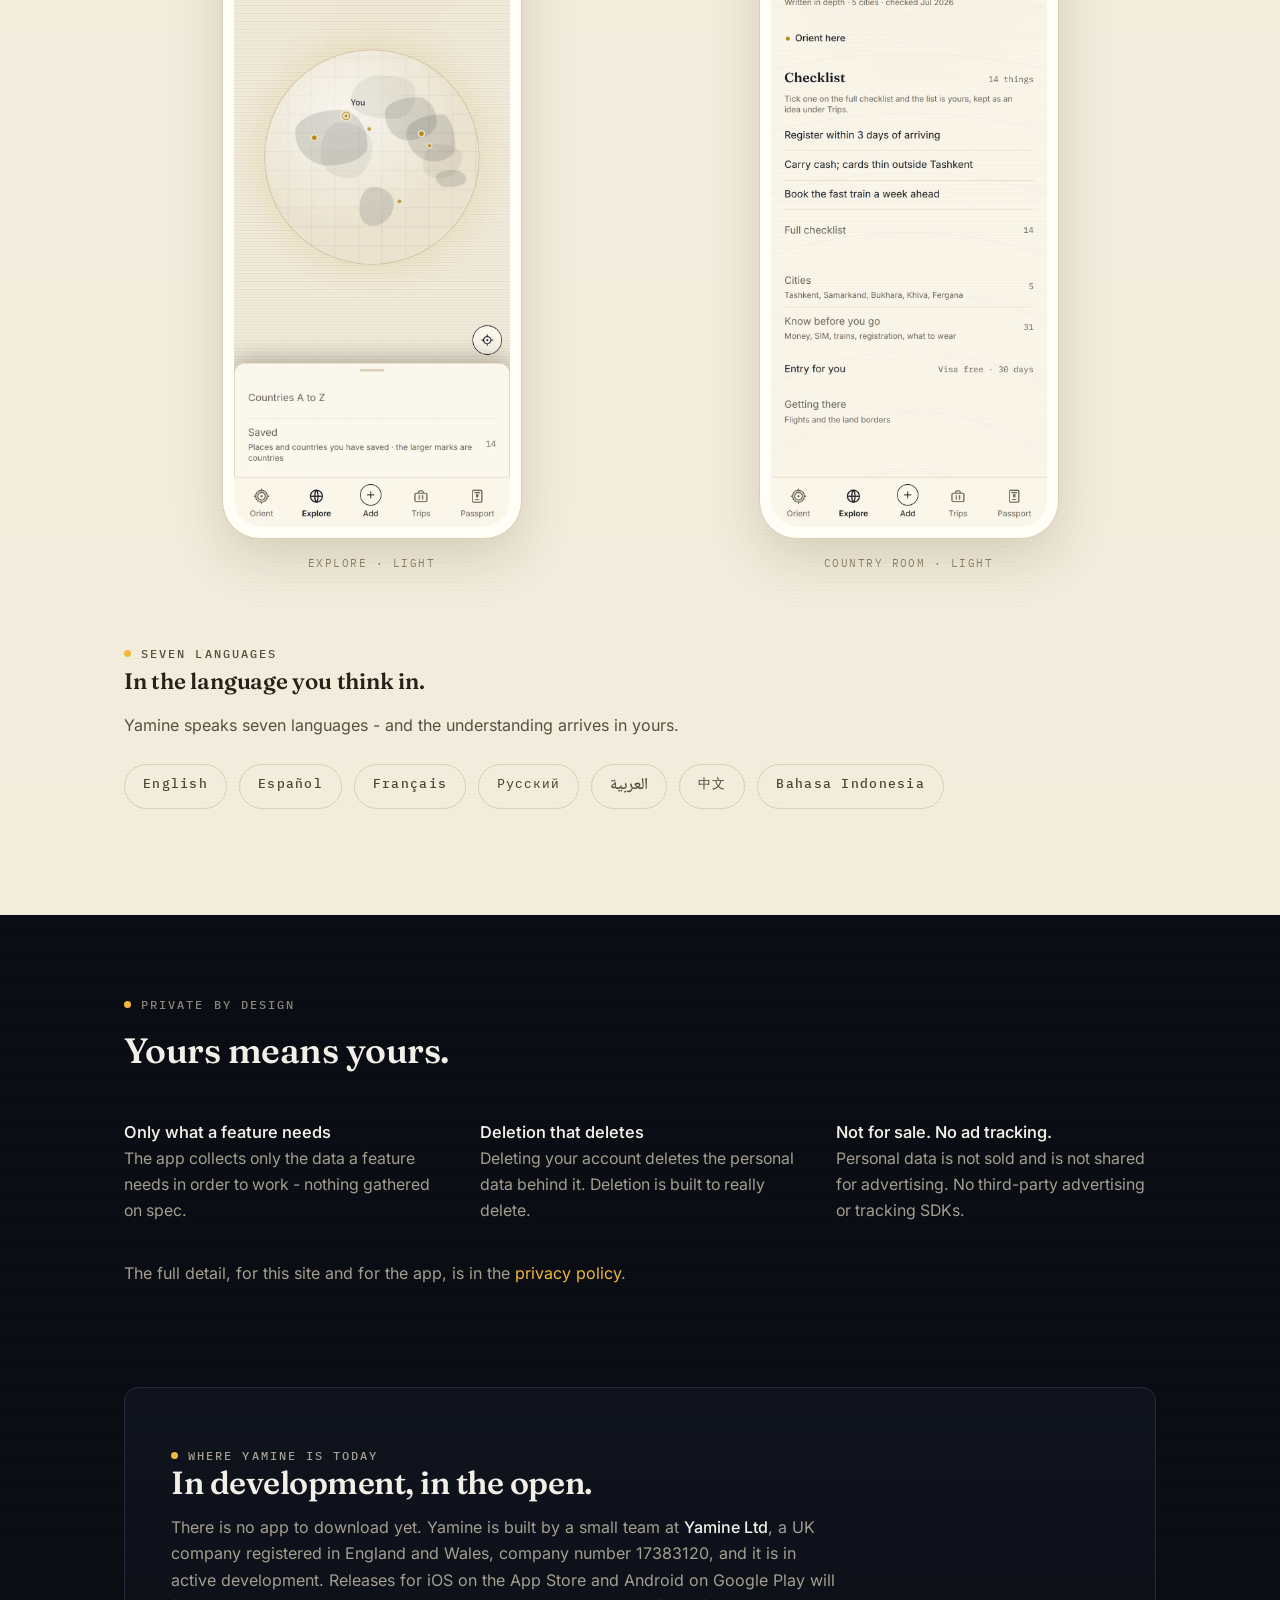
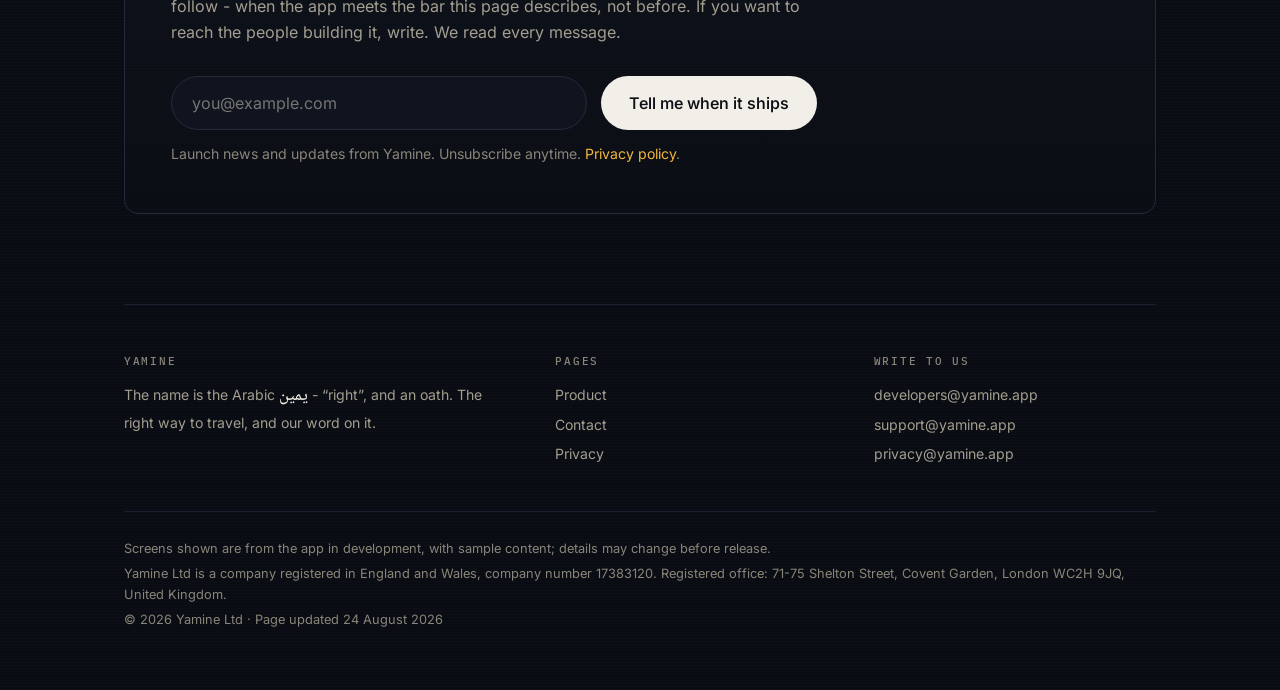
==== commit b4052f78: "Copy craft round (owner msg 1200-era feedback): bigger-than-travel hero, fresh door lines, five fixe" ====
--- a/index.html
+++ b/index.html
@@ -39,11 +39,11 @@
     <div class="copy">
       <p class="eyebrow">Travel companion &middot; in development</p>
       <h1 class="display">The World,<br>understood.</h1>
-      <p class="lede">Most travel apps show you places. Yamine tells you
-      <strong>how a country works</strong> - entry, money, connectivity,
-      transport, custom - before you land, and from the minute you do.
-      Every fact is researched against official sources and carried with
-      its receipt.</p>
+      <p class="lede">Most travel apps show you places. Yamine gives you
+      <strong>your bearings</strong> - how a place works, what matters,
+      what is around you - whether you have just landed somewhere new or
+      never left home. The whole globe at your fingertips, something to
+      lean on wherever you are.</p>
       <form class="site-form pill" hidden data-form="waitlist"
             data-cta="&rarr;" data-busy="&hellip;"
             data-done-cta="&#10003;"
@@ -72,21 +72,21 @@
   </section>
 
   <nav class="doors" aria-label="The five rooms of the app">
-    <a class="door" href="#orient"><span class="k">Orient</span><span class="d">where am I, how does this work</span></a>
-    <a class="door" href="#explore"><span class="k">Explore</span><span class="d">how countries work</span></a>
-    <a class="door" href="#add"><span class="k">Add</span><span class="d">anything in, filed right</span></a>
-    <a class="door" href="#trips"><span class="k">Trips</span><span class="d">plans that keep themselves</span></a>
-    <a class="door" href="#passport"><span class="k">Passport</span><span class="d">where you have been</span></a>
+    <a class="door" href="#orient"><span class="k">Orient</span><span class="d">your bearings, in a minute</span></a>
+    <a class="door" href="#explore"><span class="k">Explore</span><span class="d">the world, place by place</span></a>
+    <a class="door" href="#add"><span class="k">Add</span><span class="d">catch what catches you</span></a>
+    <a class="door" href="#trips"><span class="k">Trips</span><span class="d">your trips, remembered</span></a>
+    <a class="door" href="#passport"><span class="k">Passport</span><span class="d">your story, in stamps</span></a>
   </nav>
 
   <section class="feature reveal" id="orient">
     <div class="copy">
       <p class="eyebrow">Orient</p>
       <h2 class="display">Oriented in your first minute.</h2>
-      <p>Land, open Yamine, and get a fast, honest answer to
-      <strong>&ldquo;where am I and how does this place work&rdquo;</strong> -
-      before you have local data or local instincts. Each reading you take
-      is kept, so the first minutes of a trip become part of its record.</p>
+      <p>Open Yamine anywhere - a city you have just landed in, or the
+      town you have lived in for years - and get a fast, honest answer to
+      <strong>&ldquo;where am I, and what should I know about here?&rdquo;</strong>
+      One minute, and you have your bearings.</p>
     </div>
     <div class="shot">
       <figure class="phone">
@@ -103,8 +103,8 @@
       <p>Country briefings cover what actually decides your first day:
       <strong>how you get in, how you pay, how you get online, how you move
       around</strong>, what to watch for and what is simply done differently.
-      Each country carries a short checklist you can start ticking before
-      the flight - tick one thing, and the list is yours.</p>
+      Each country carries a short checklist you can start ticking
+      before you fly.</p>
     </div>
     <div class="shot">
       <figure class="phone">
@@ -120,8 +120,8 @@
       <h2 class="display">Trips that remember themselves.</h2>
       <p>Planned trips, live trips, and the record they leave behind.
       Trips assemble themselves from the <strong>places, notes and captures
-      you collect along the way</strong> - with the people you travelled
-      with, and the money you owe each other, in one place.</p>
+      you collect along the way</strong>, with the people you travelled
+      with.</p>
     </div>
     <div class="shot">
       <figure class="phone">
@@ -136,9 +136,9 @@
       <p class="eyebrow">Passport</p>
       <h2 class="display">A passport that grows out of what you did.</h2>
       <p>Where you have been and where you want to go live on
-      <strong>one globe</strong>. Stamps are earned from real visits, not
-      planned ones - a travel record that grows out of what you actually
-      did, ready to share or to keep to yourself.</p>
+      <strong>one globe</strong>. Stamps are earned from real visits - a
+      record of the world as you have actually met it, ready to share or
+      to keep to yourself.</p>
     </div>
     <div class="shot">
       <figure class="phone">
@@ -164,11 +164,10 @@
     <div class="reveal">
       <p class="eyebrow">Facts with receipts</p>
       <h2 class="display">Verified before it reaches you.</h2>
-      <p class="lede">Yamine&rsquo;s country knowledge is researched against
-      official and authoritative sources, and carried with its
-      provenance - <strong>each fact keeps a record of where it came
-      from</strong>. Where something cannot be verified, the app says so
-      rather than guessing.</p>
+      <p class="lede">Every fact in Yamine carries its receipt -
+      <strong>what it says, where it came from, and when it was last
+      checked</strong>. And where something is not certain, Yamine says
+      so, plainly.</p>
       <p class="lede">Every screen comes in light and dark.</p>
     </div>
     <div class="daylight-shots reveal">
@@ -183,10 +182,9 @@
     </div>
     <div class="langs reveal">
       <p class="eyebrow">Seven languages</p>
-      <h3>Multilingual from the foundations.</h3>
-      <p>Yamine is built in seven languages from the start, rather than
-      translated as an afterthought - so the understanding travels with you
-      in the language you think in.</p>
+      <h3>In the language you think in.</h3>
+      <p>Yamine speaks seven languages - and the understanding arrives
+      in yours.</p>
       <ul class="stamps">
         <li>English</li>
         <li>Español</li>
@@ -255,7 +253,8 @@
       <div>
         <h3>Yamine</h3>
         <p class="origin">The name is the Arabic <span class="ar">يمين</span>
-        - &ldquo;right&rdquo;. The right way to travel.</p>
+        - &ldquo;right&rdquo;, and an oath. The right way to travel, and
+        our word on it.</p>
       </div>
       <div>
         <h3>Pages</h3>
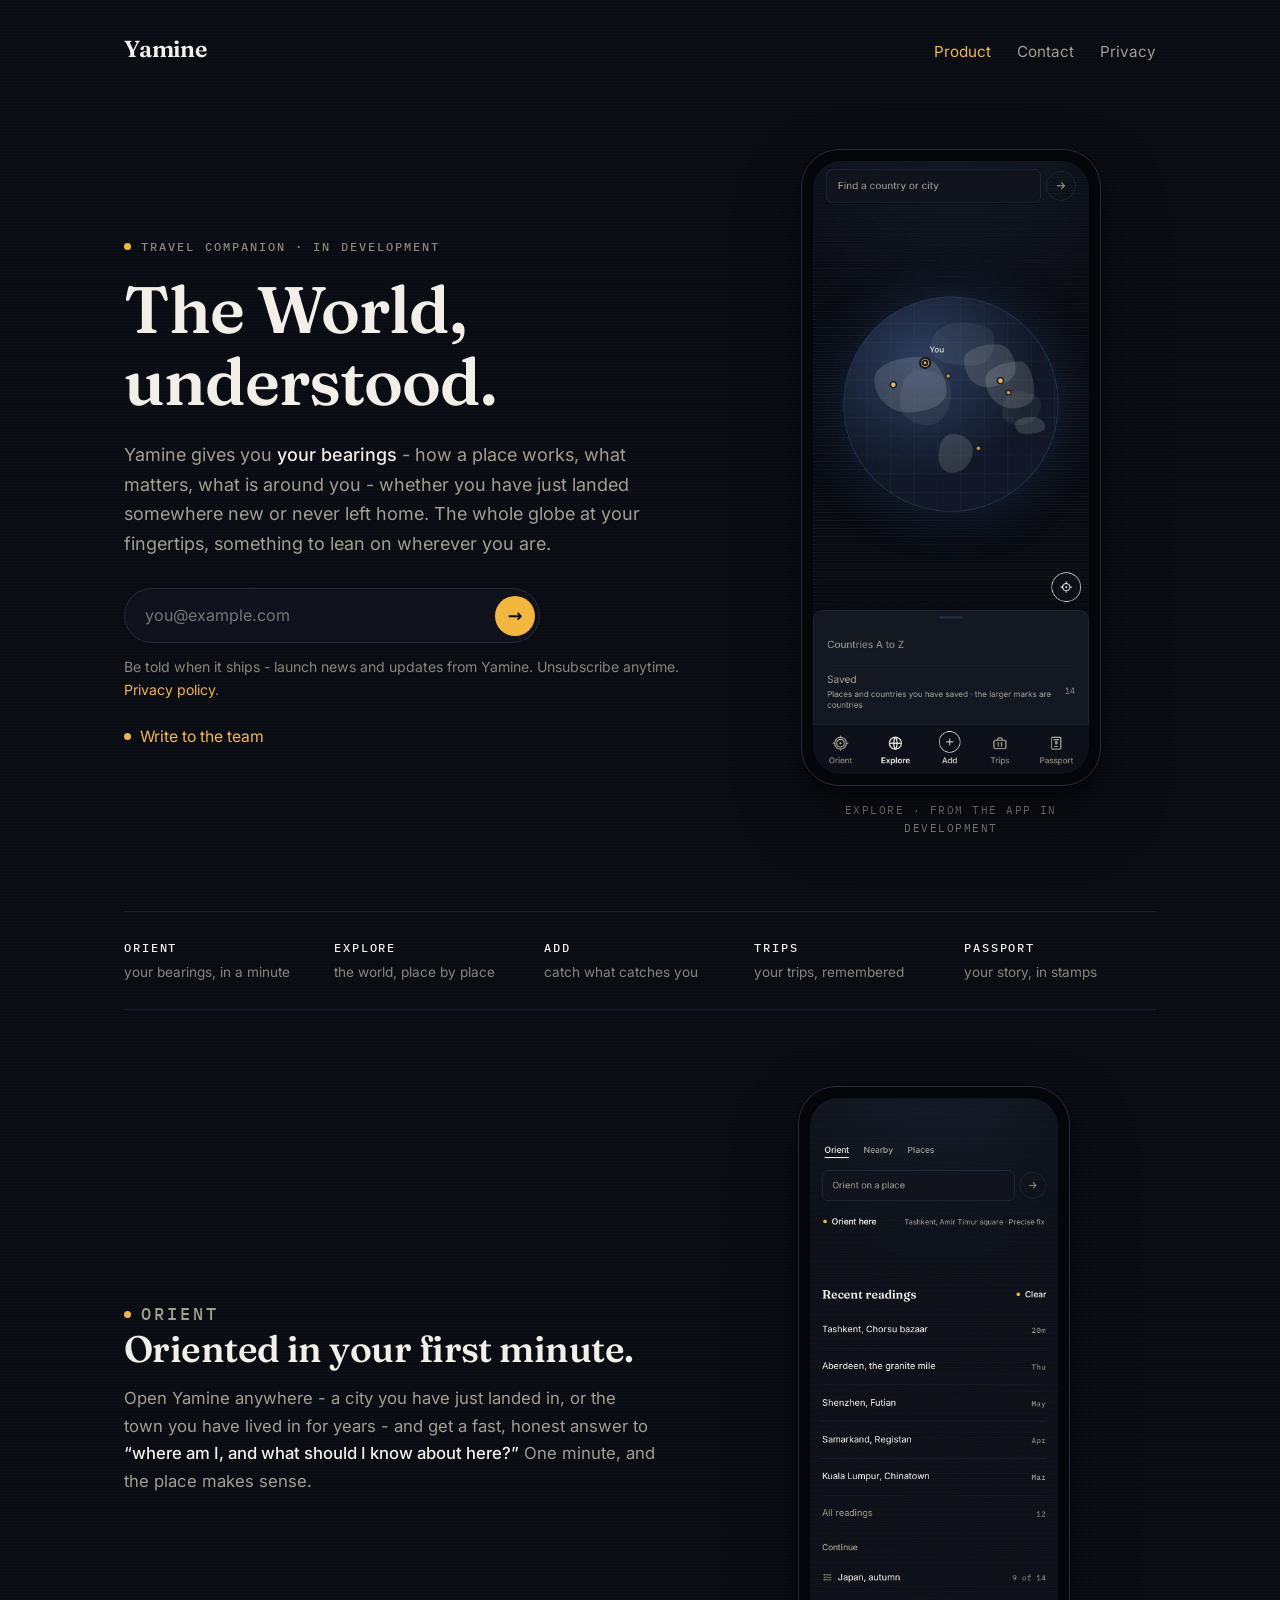
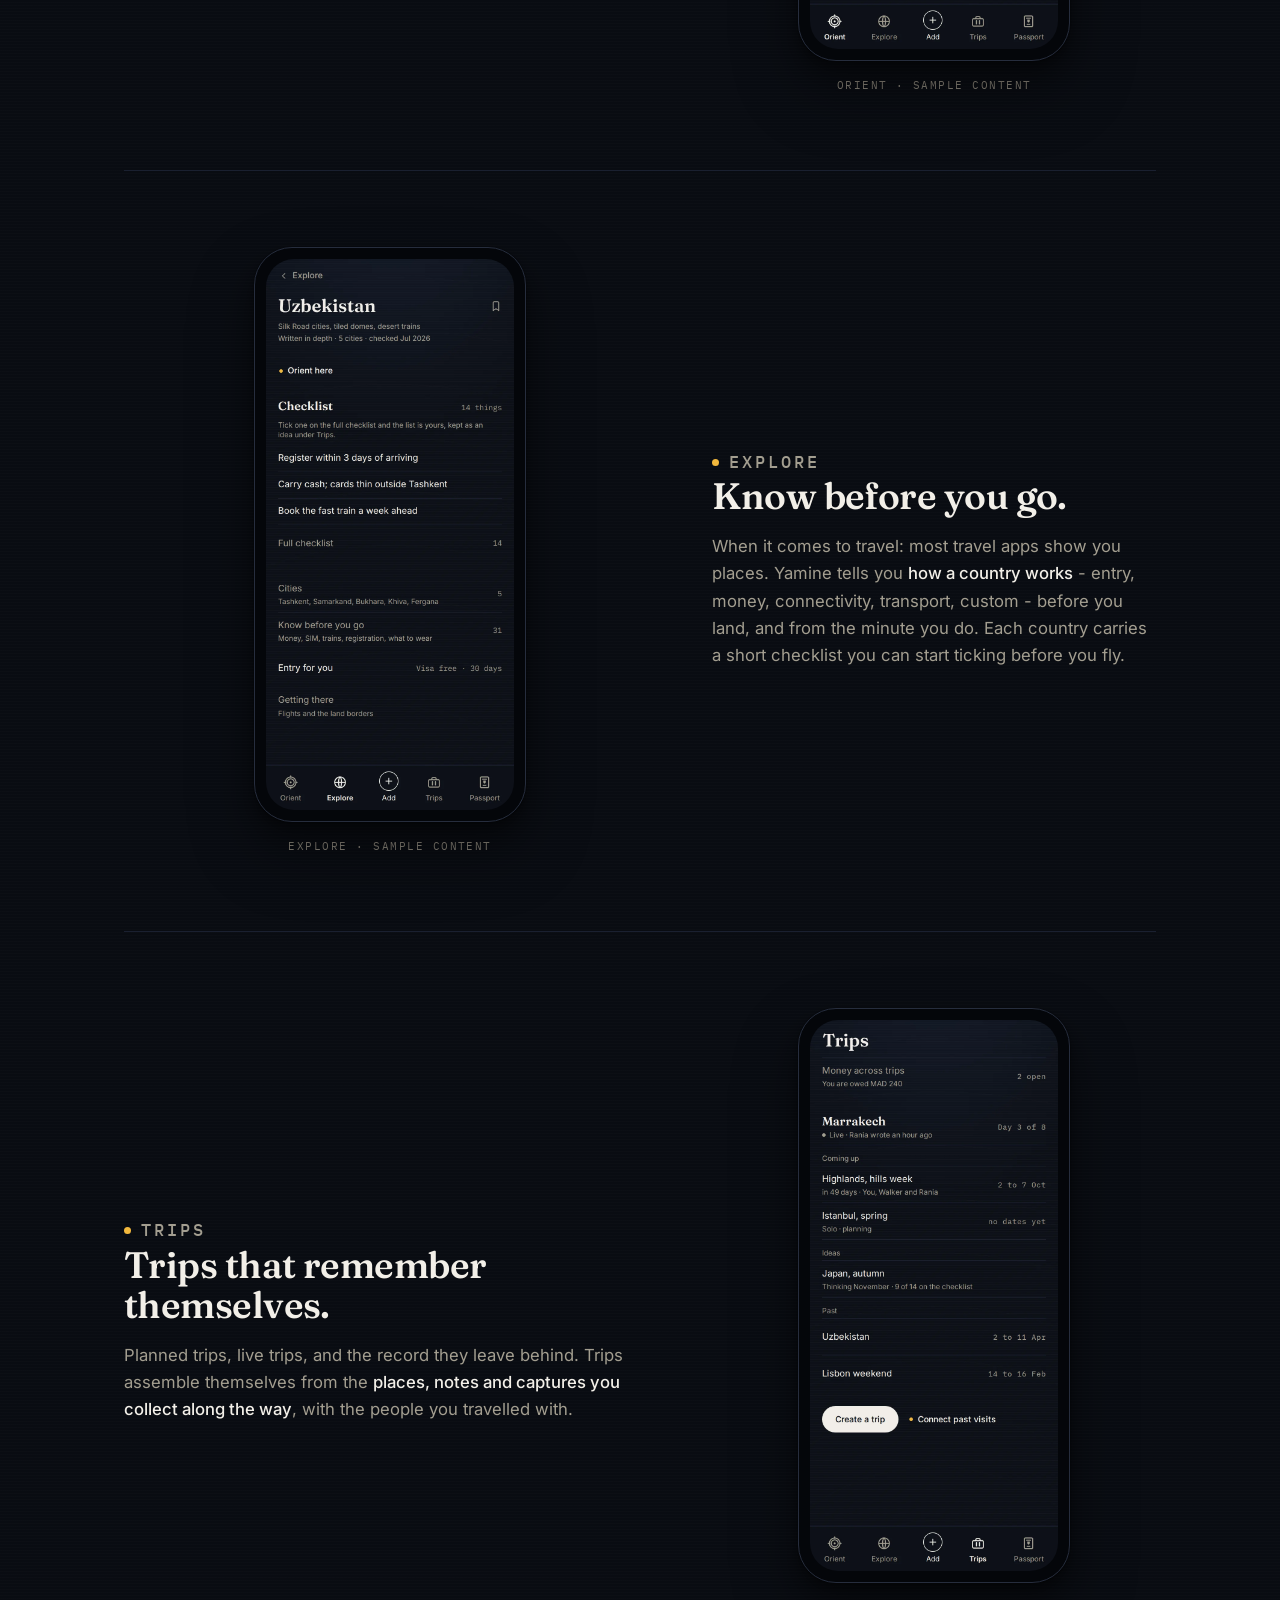
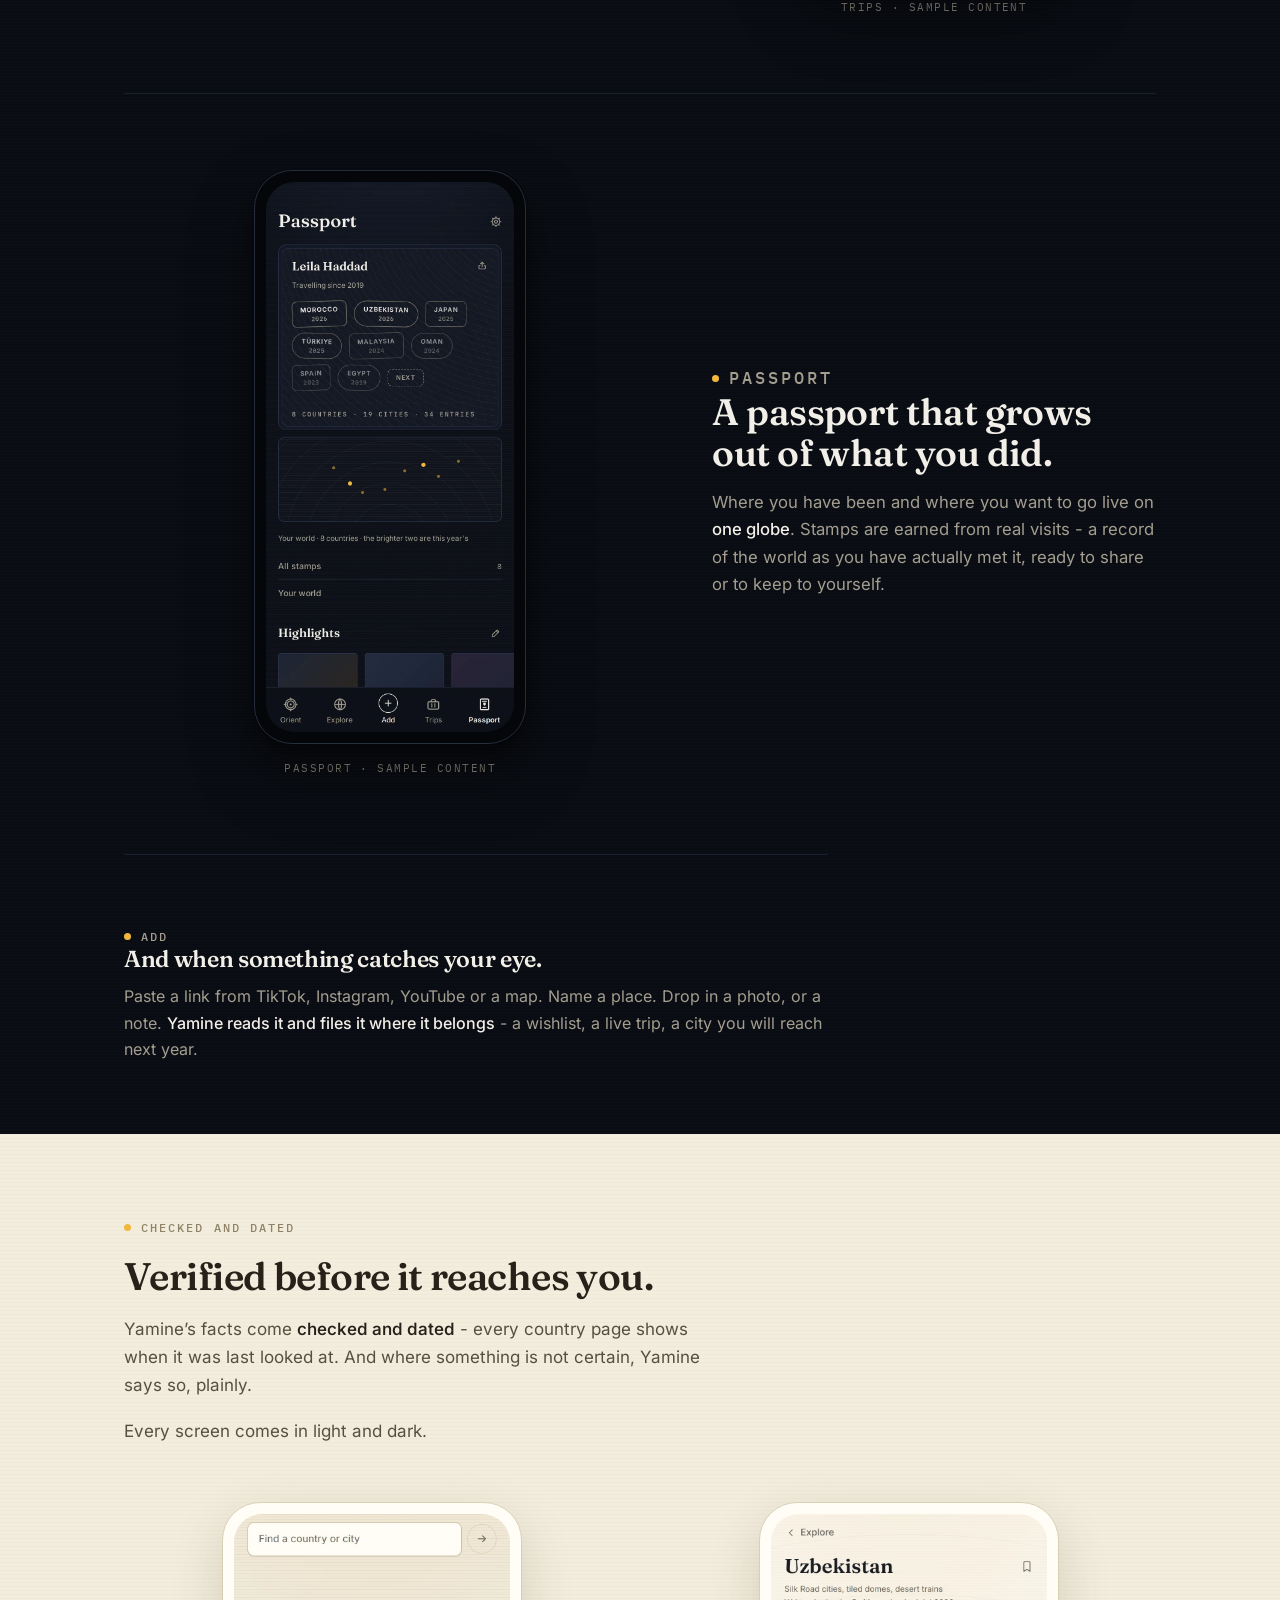
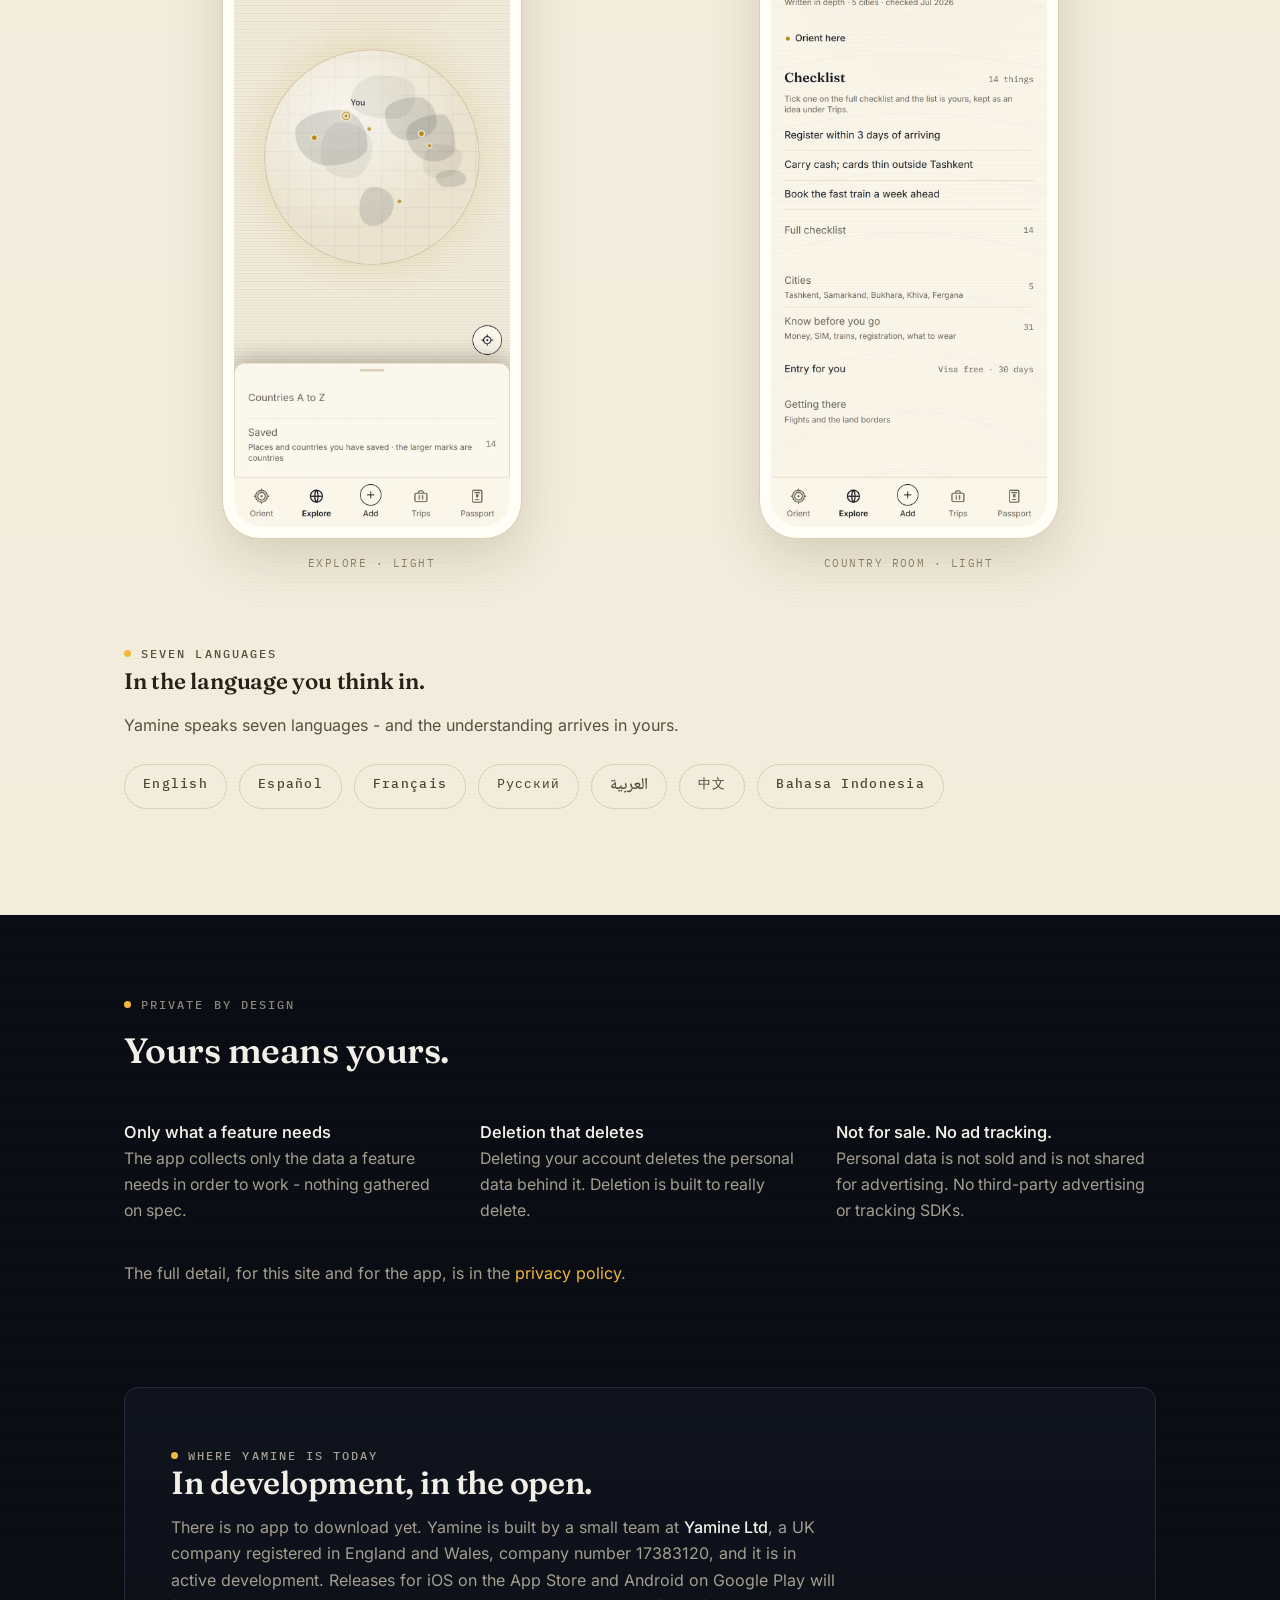
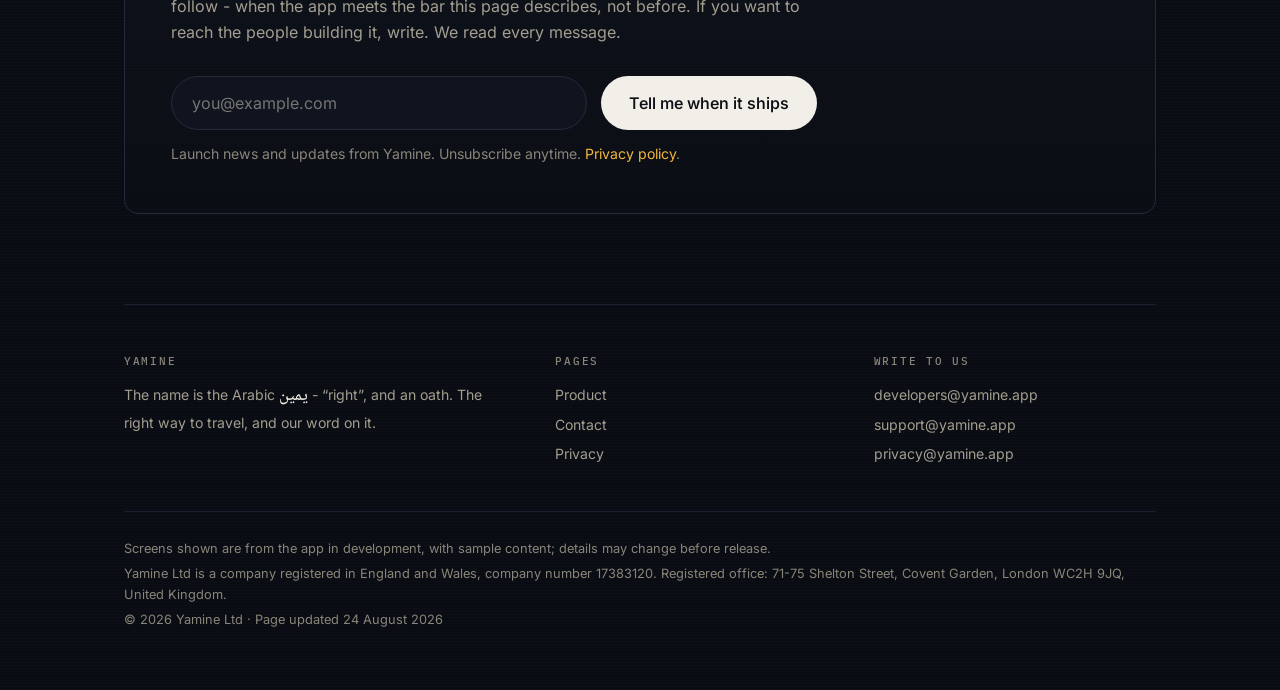
==== commit 7c1830c2: "Copy round 2: two offerings unfused; user-visible receipts claim; bearings echo cut - Hero carries t" ====
--- a/index.html
+++ b/index.html
@@ -4,10 +4,10 @@
 <meta charset="utf-8">
 <meta name="viewport" content="width=device-width, initial-scale=1">
 <title>Yamine - The World, understood</title>
-<meta name="description" content="Yamine is a travel companion app by Yamine Ltd: country knowledge checked against official sources and carried with its receipt, orientation from your first minute, trips that remember themselves. In development for iOS and Android.">
+<meta name="description" content="Yamine is a travel companion app by Yamine Ltd: your bearings anywhere in the world, country know-how before you land, and trips that remember themselves. In development for iOS and Android.">
 <link rel="canonical" href="https://yamine.app/">
 <meta property="og:title" content="Yamine - The World, understood">
-<meta property="og:description" content="Most travel apps show you places. Yamine tells you how a country works - before you land, and from the minute you do.">
+<meta property="og:description" content="Yamine gives you your bearings - how a place works, what matters, what is around you - anywhere in the world.">
 <meta property="og:url" content="https://yamine.app/">
 <meta property="og:type" content="website">
 <meta property="og:image" content="https://yamine.app/assets/og.png">
@@ -39,11 +39,10 @@
     <div class="copy">
       <p class="eyebrow">Travel companion &middot; in development</p>
       <h1 class="display">The World,<br>understood.</h1>
-      <p class="lede">Most travel apps show you places. Yamine gives you
-      <strong>your bearings</strong> - how a place works, what matters,
-      what is around you - whether you have just landed somewhere new or
-      never left home. The whole globe at your fingertips, something to
-      lean on wherever you are.</p>
+      <p class="lede">Yamine gives you <strong>your bearings</strong> -
+      how a place works, what matters, what is around you - whether you
+      have just landed somewhere new or never left home. The whole globe
+      at your fingertips, something to lean on wherever you are.</p>
       <form class="site-form pill" hidden data-form="waitlist"
             data-cta="&rarr;" data-busy="&hellip;"
             data-done-cta="&#10003;"
@@ -86,7 +85,7 @@
       <p>Open Yamine anywhere - a city you have just landed in, or the
       town you have lived in for years - and get a fast, honest answer to
       <strong>&ldquo;where am I, and what should I know about here?&rdquo;</strong>
-      One minute, and you have your bearings.</p>
+      One minute, and the place makes sense.</p>
     </div>
     <div class="shot">
       <figure class="phone">
@@ -100,11 +99,11 @@
     <div class="copy">
       <p class="eyebrow">Explore</p>
       <h2 class="display">Know before you go.</h2>
-      <p>Country briefings cover what actually decides your first day:
-      <strong>how you get in, how you pay, how you get online, how you move
-      around</strong>, what to watch for and what is simply done differently.
-      Each country carries a short checklist you can start ticking
-      before you fly.</p>
+      <p>When it comes to travel: most travel apps show you places.
+      Yamine tells you <strong>how a country works</strong> - entry, money,
+      connectivity, transport, custom - before you land, and from the
+      minute you do. Each country carries a short checklist you can start
+      ticking before you fly.</p>
     </div>
     <div class="shot">
       <figure class="phone">
@@ -162,12 +161,11 @@
 <section class="daylight">
   <div class="wrap">
     <div class="reveal">
-      <p class="eyebrow">Facts with receipts</p>
+      <p class="eyebrow">Checked and dated</p>
       <h2 class="display">Verified before it reaches you.</h2>
-      <p class="lede">Every fact in Yamine carries its receipt -
-      <strong>what it says, where it came from, and when it was last
-      checked</strong>. And where something is not certain, Yamine says
-      so, plainly.</p>
+      <p class="lede">Yamine&rsquo;s facts come <strong>checked and
+      dated</strong> - every country page shows when it was last looked
+      at. And where something is not certain, Yamine says so, plainly.</p>
       <p class="lede">Every screen comes in light and dark.</p>
     </div>
     <div class="daylight-shots reveal">
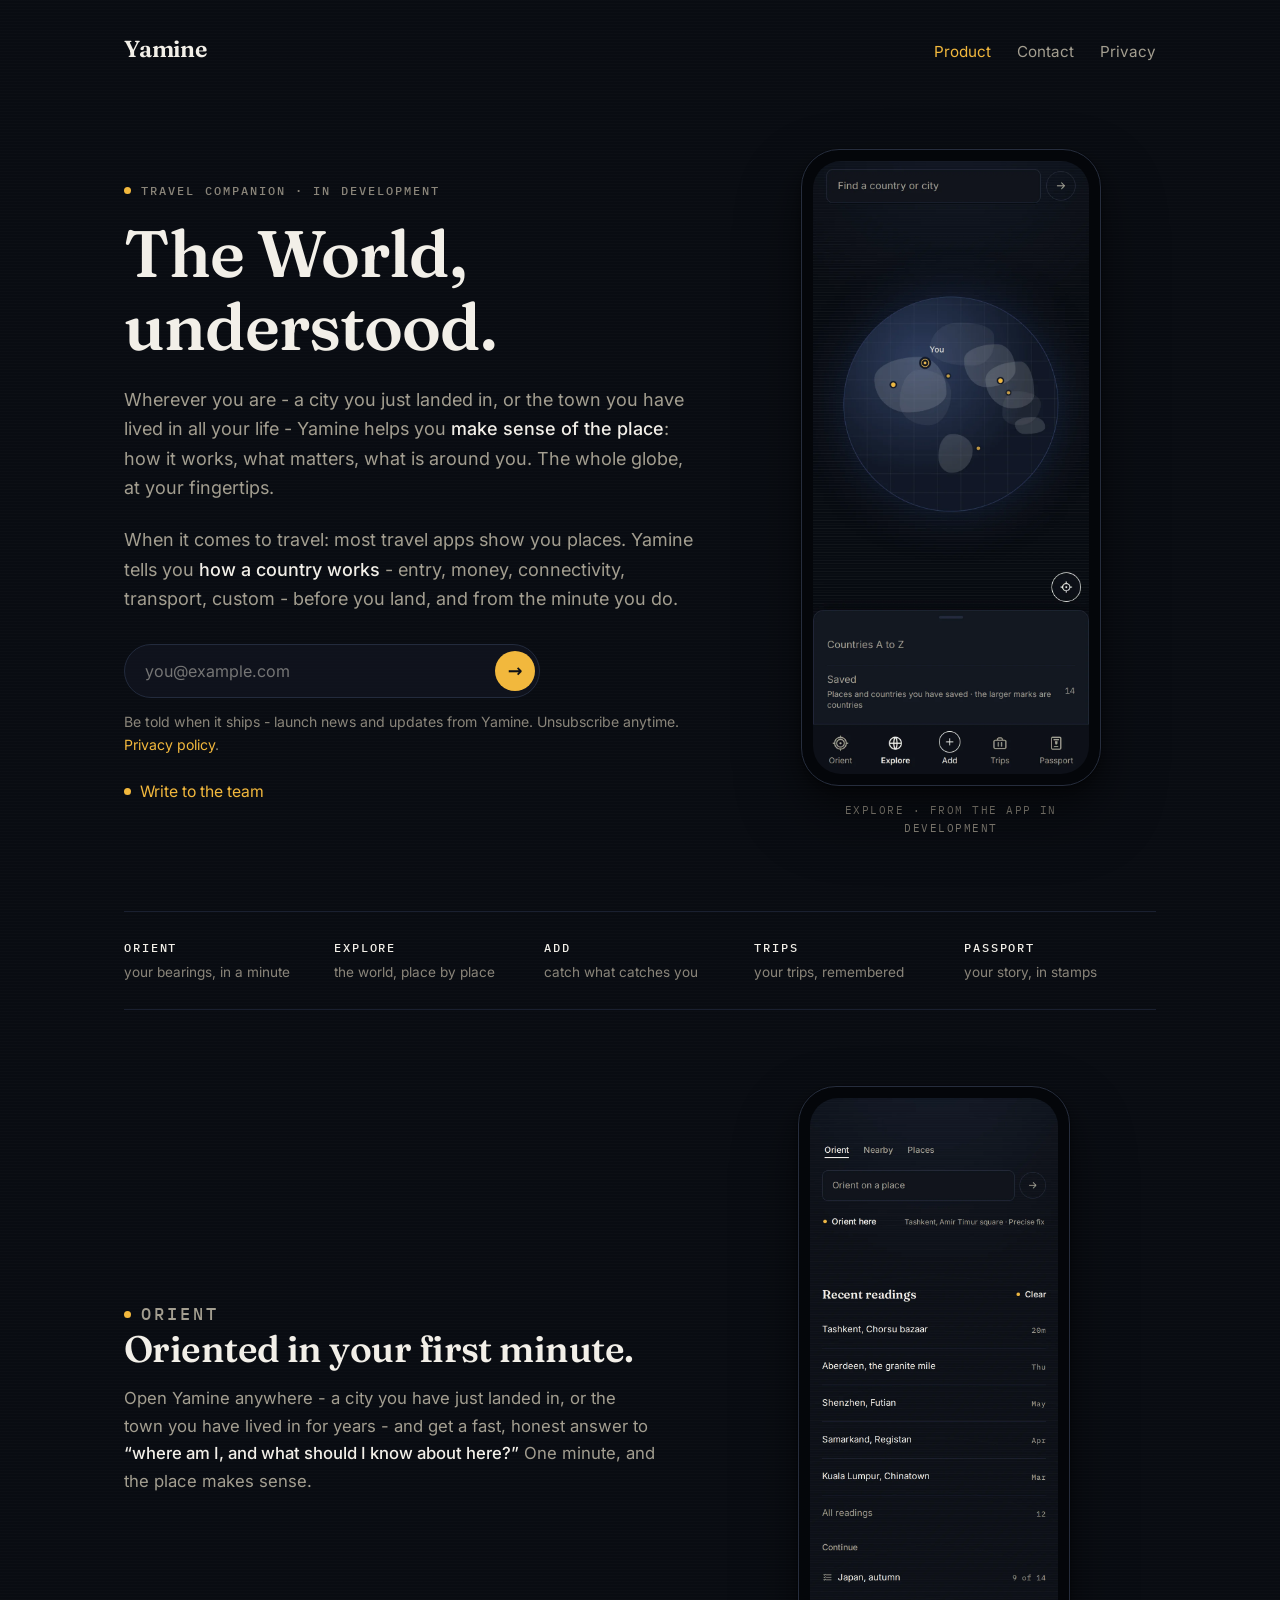
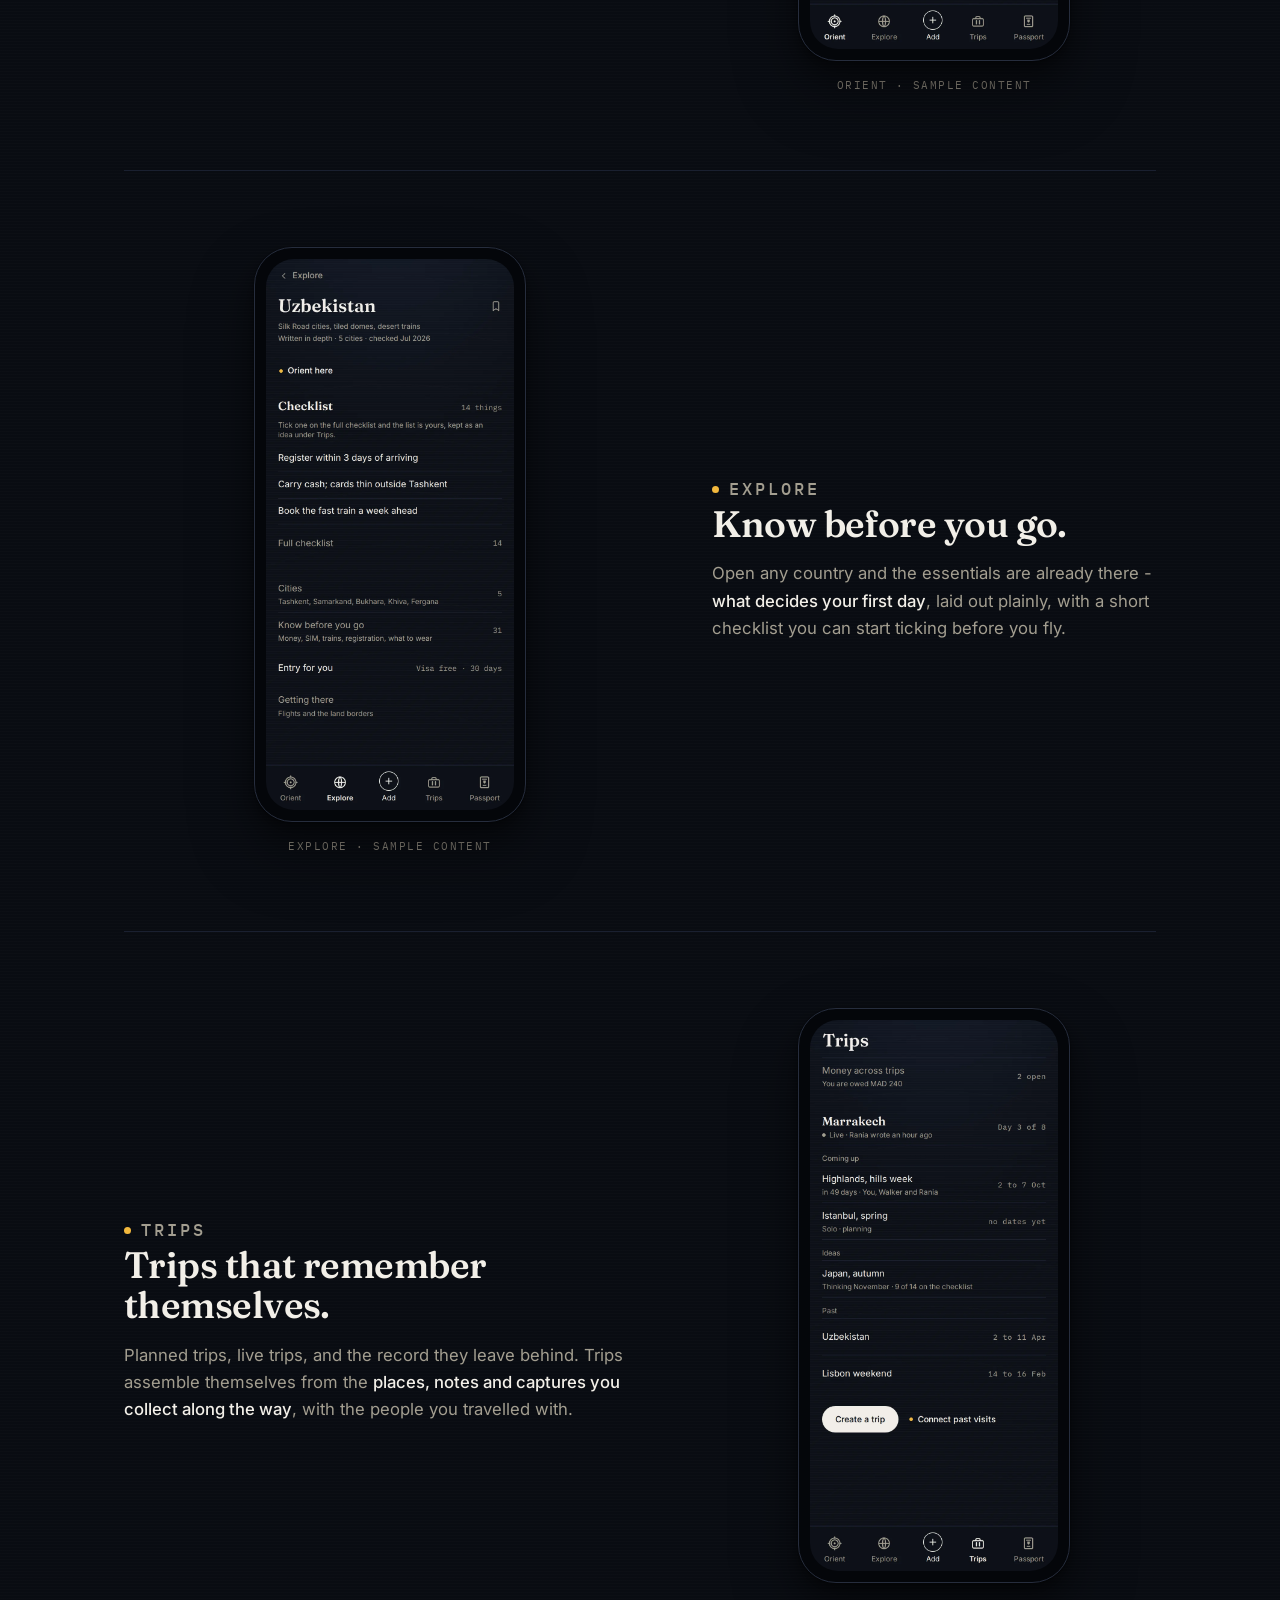
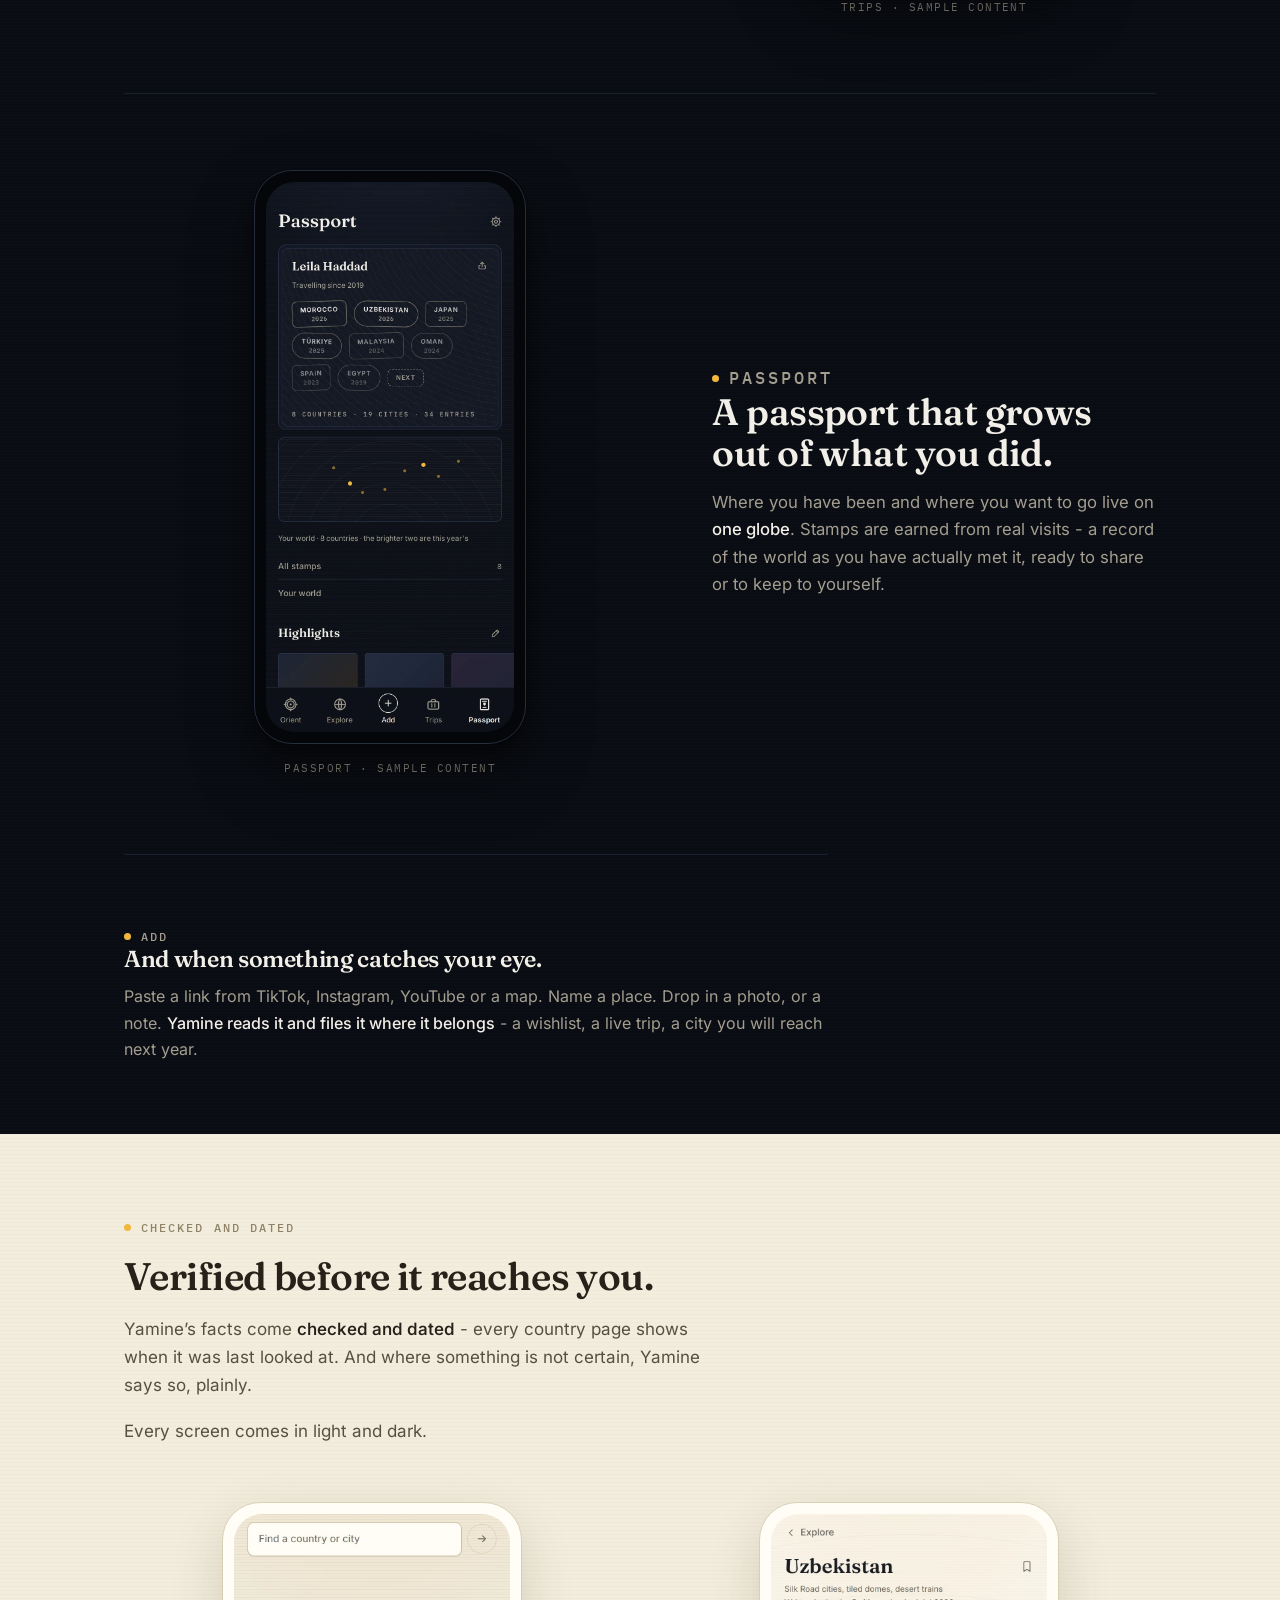
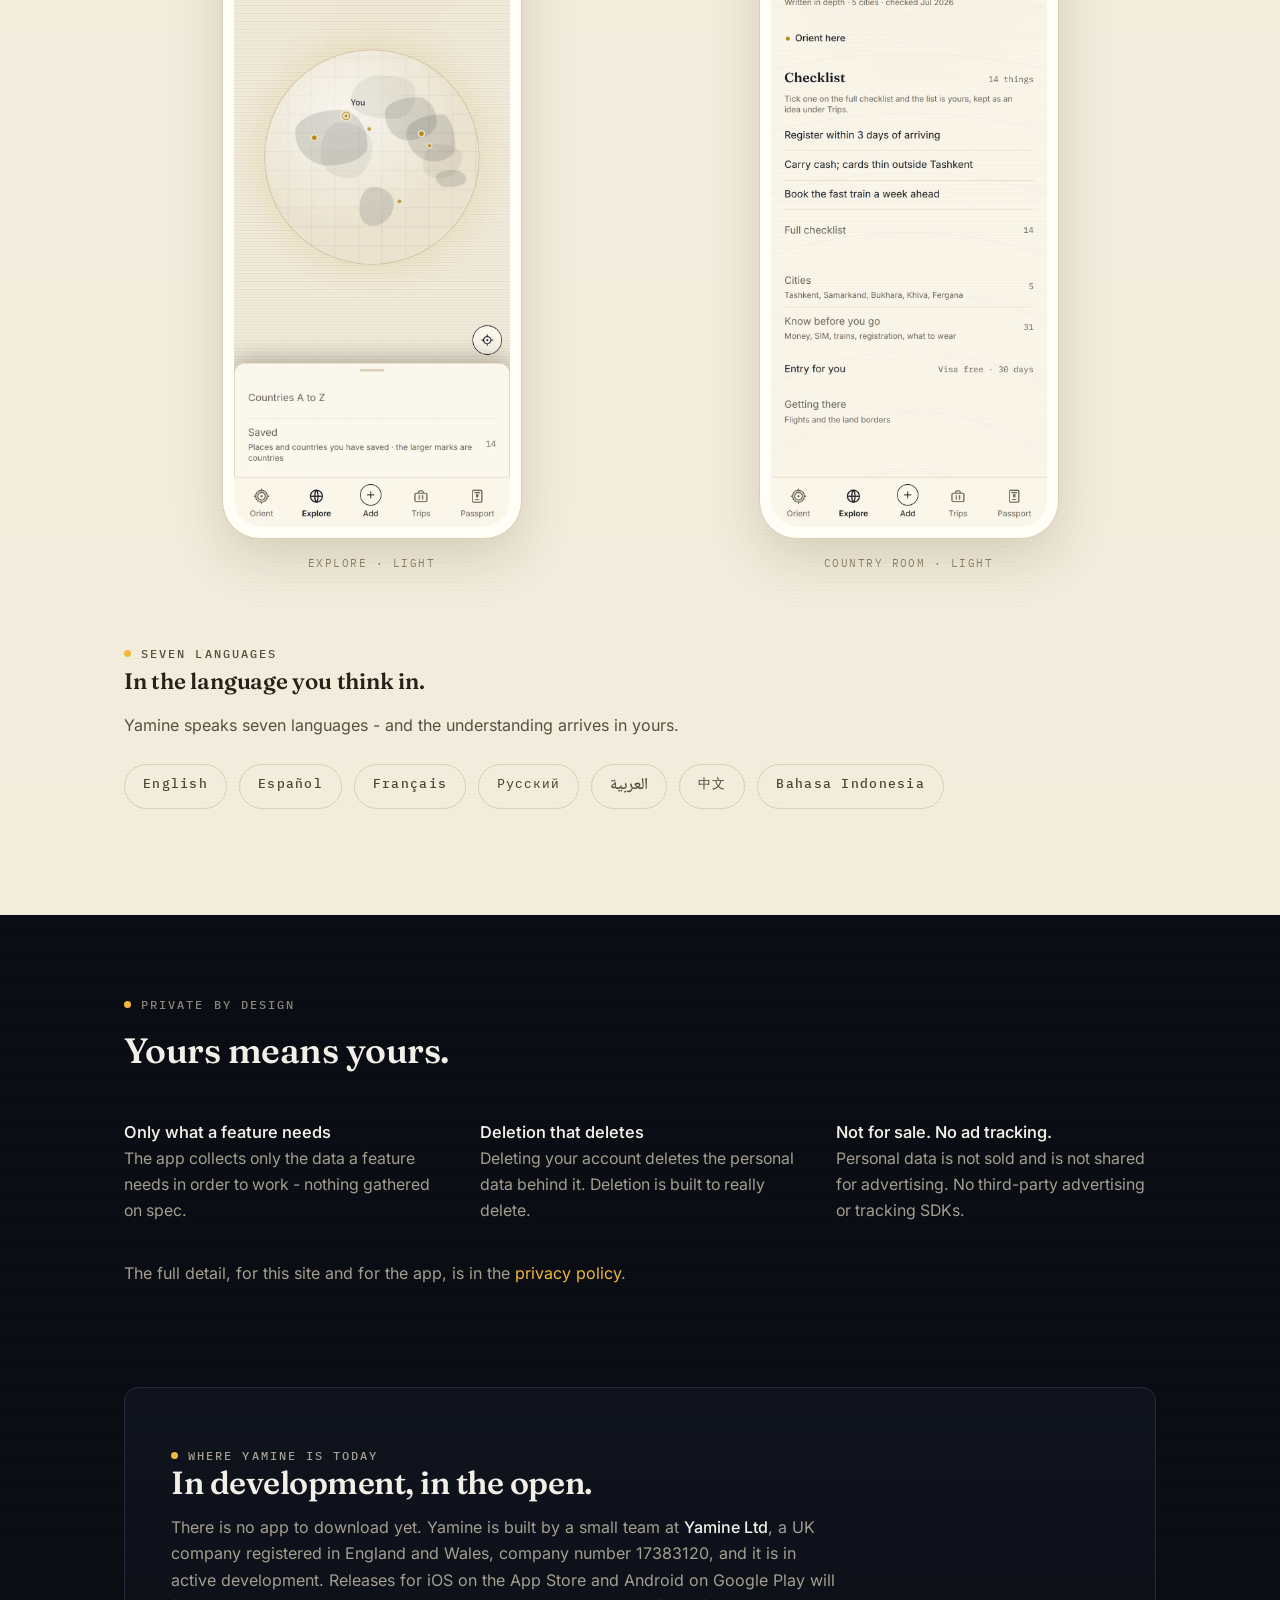
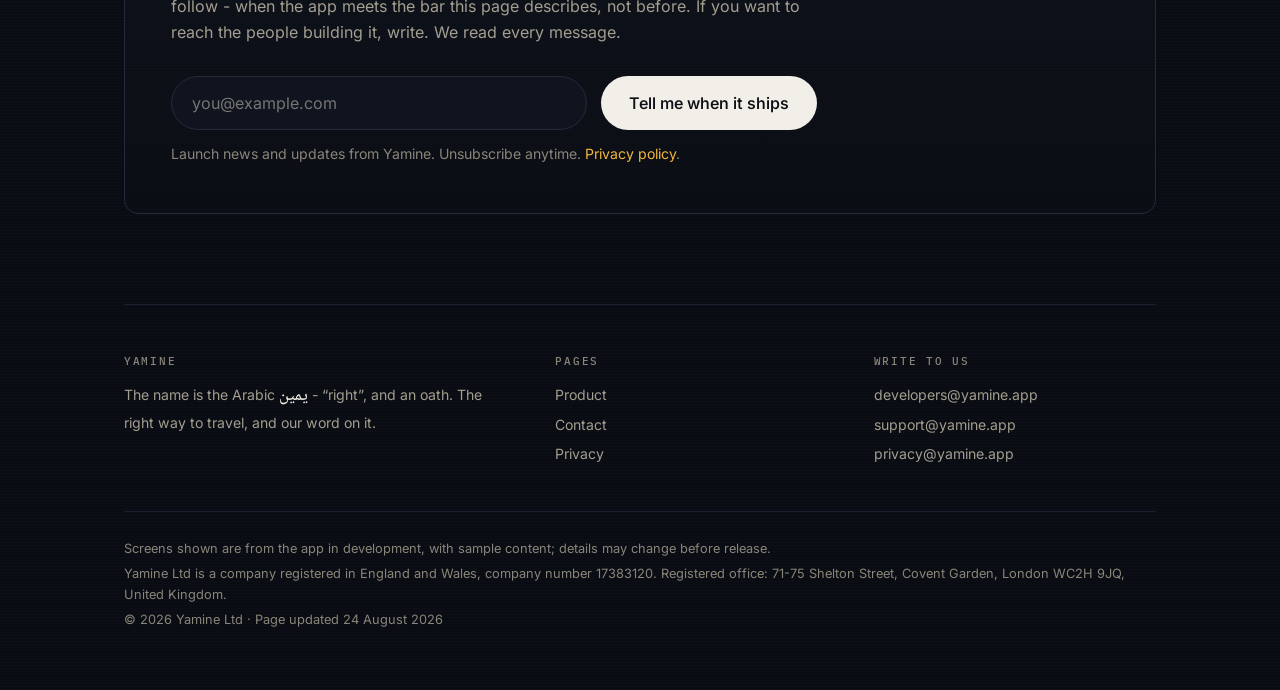
==== commit 8da62970: "Copy round 3: both offerings visible in the hero, sequenced; universal paragraph rewritten for flow " ====
--- a/index.html
+++ b/index.html
@@ -39,10 +39,15 @@
     <div class="copy">
       <p class="eyebrow">Travel companion &middot; in development</p>
       <h1 class="display">The World,<br>understood.</h1>
-      <p class="lede">Yamine gives you <strong>your bearings</strong> -
-      how a place works, what matters, what is around you - whether you
-      have just landed somewhere new or never left home. The whole globe
-      at your fingertips, something to lean on wherever you are.</p>
+      <p class="lede">Wherever you are - a city you just landed in, or
+      the town you have lived in all your life - Yamine helps you
+      <strong>make sense of the place</strong>: how it works, what
+      matters, what is around you. The whole globe, at your
+      fingertips.</p>
+      <p class="lede">When it comes to travel: most travel apps show you
+      places. Yamine tells you <strong>how a country works</strong> -
+      entry, money, connectivity, transport, custom - before you land,
+      and from the minute you do.</p>
       <form class="site-form pill" hidden data-form="waitlist"
             data-cta="&rarr;" data-busy="&hellip;"
             data-done-cta="&#10003;"
@@ -99,11 +104,9 @@
     <div class="copy">
       <p class="eyebrow">Explore</p>
       <h2 class="display">Know before you go.</h2>
-      <p>When it comes to travel: most travel apps show you places.
-      Yamine tells you <strong>how a country works</strong> - entry, money,
-      connectivity, transport, custom - before you land, and from the
-      minute you do. Each country carries a short checklist you can start
-      ticking before you fly.</p>
+      <p>Open any country and the essentials are already there -
+      <strong>what decides your first day</strong>, laid out plainly, with
+      a short checklist you can start ticking before you fly.</p>
     </div>
     <div class="shot">
       <figure class="phone">
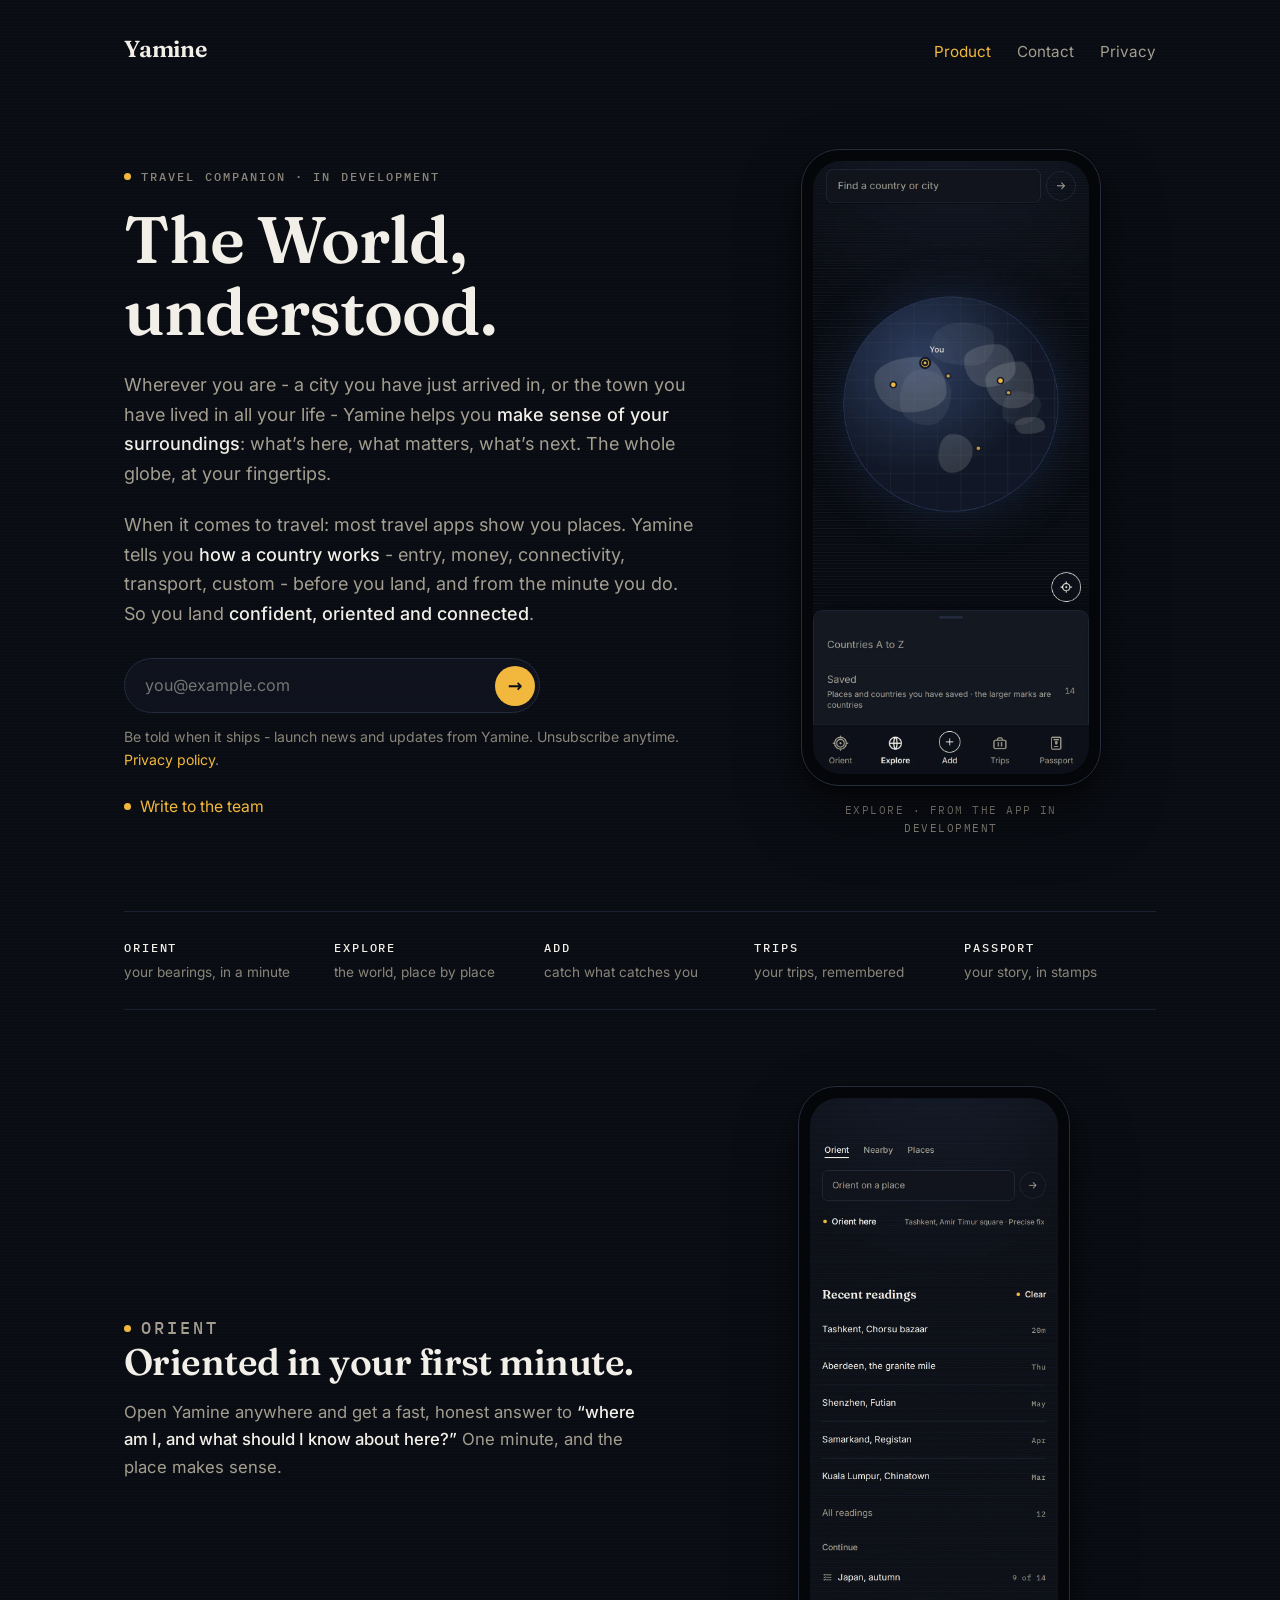
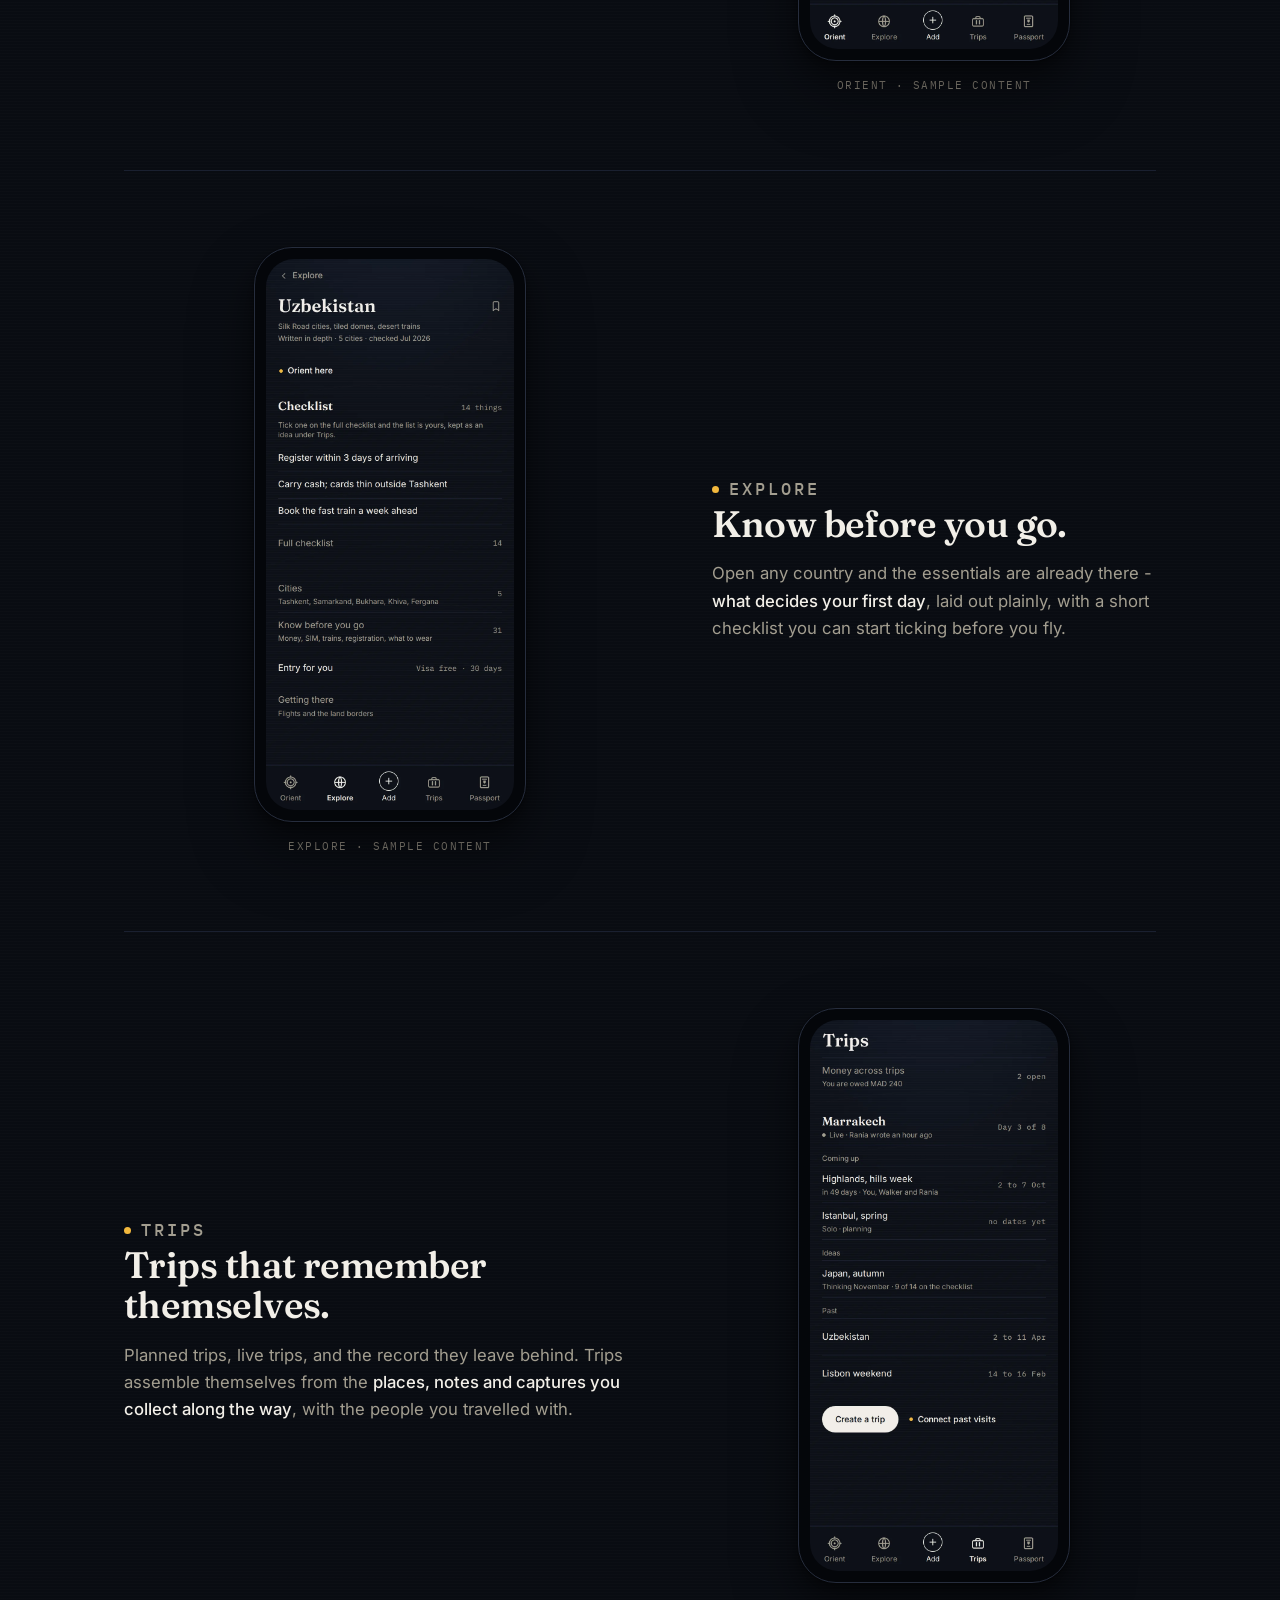
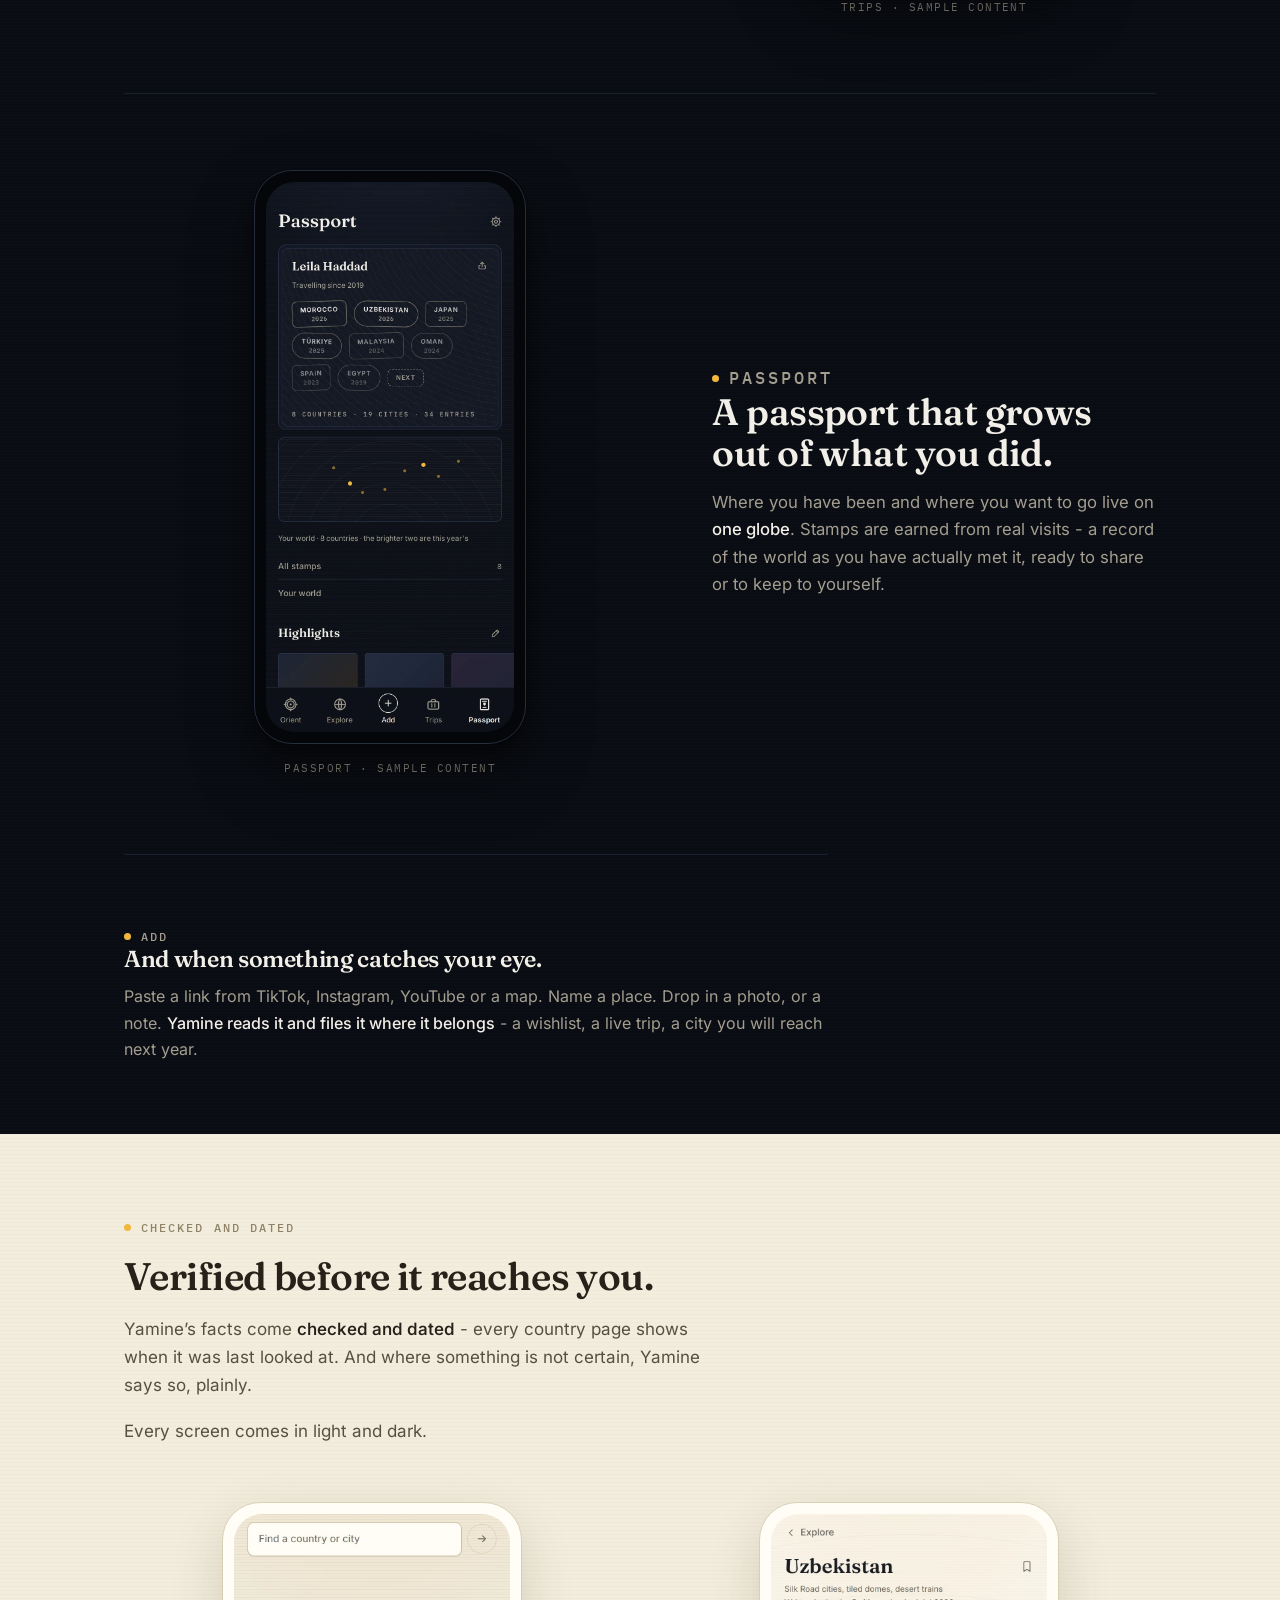
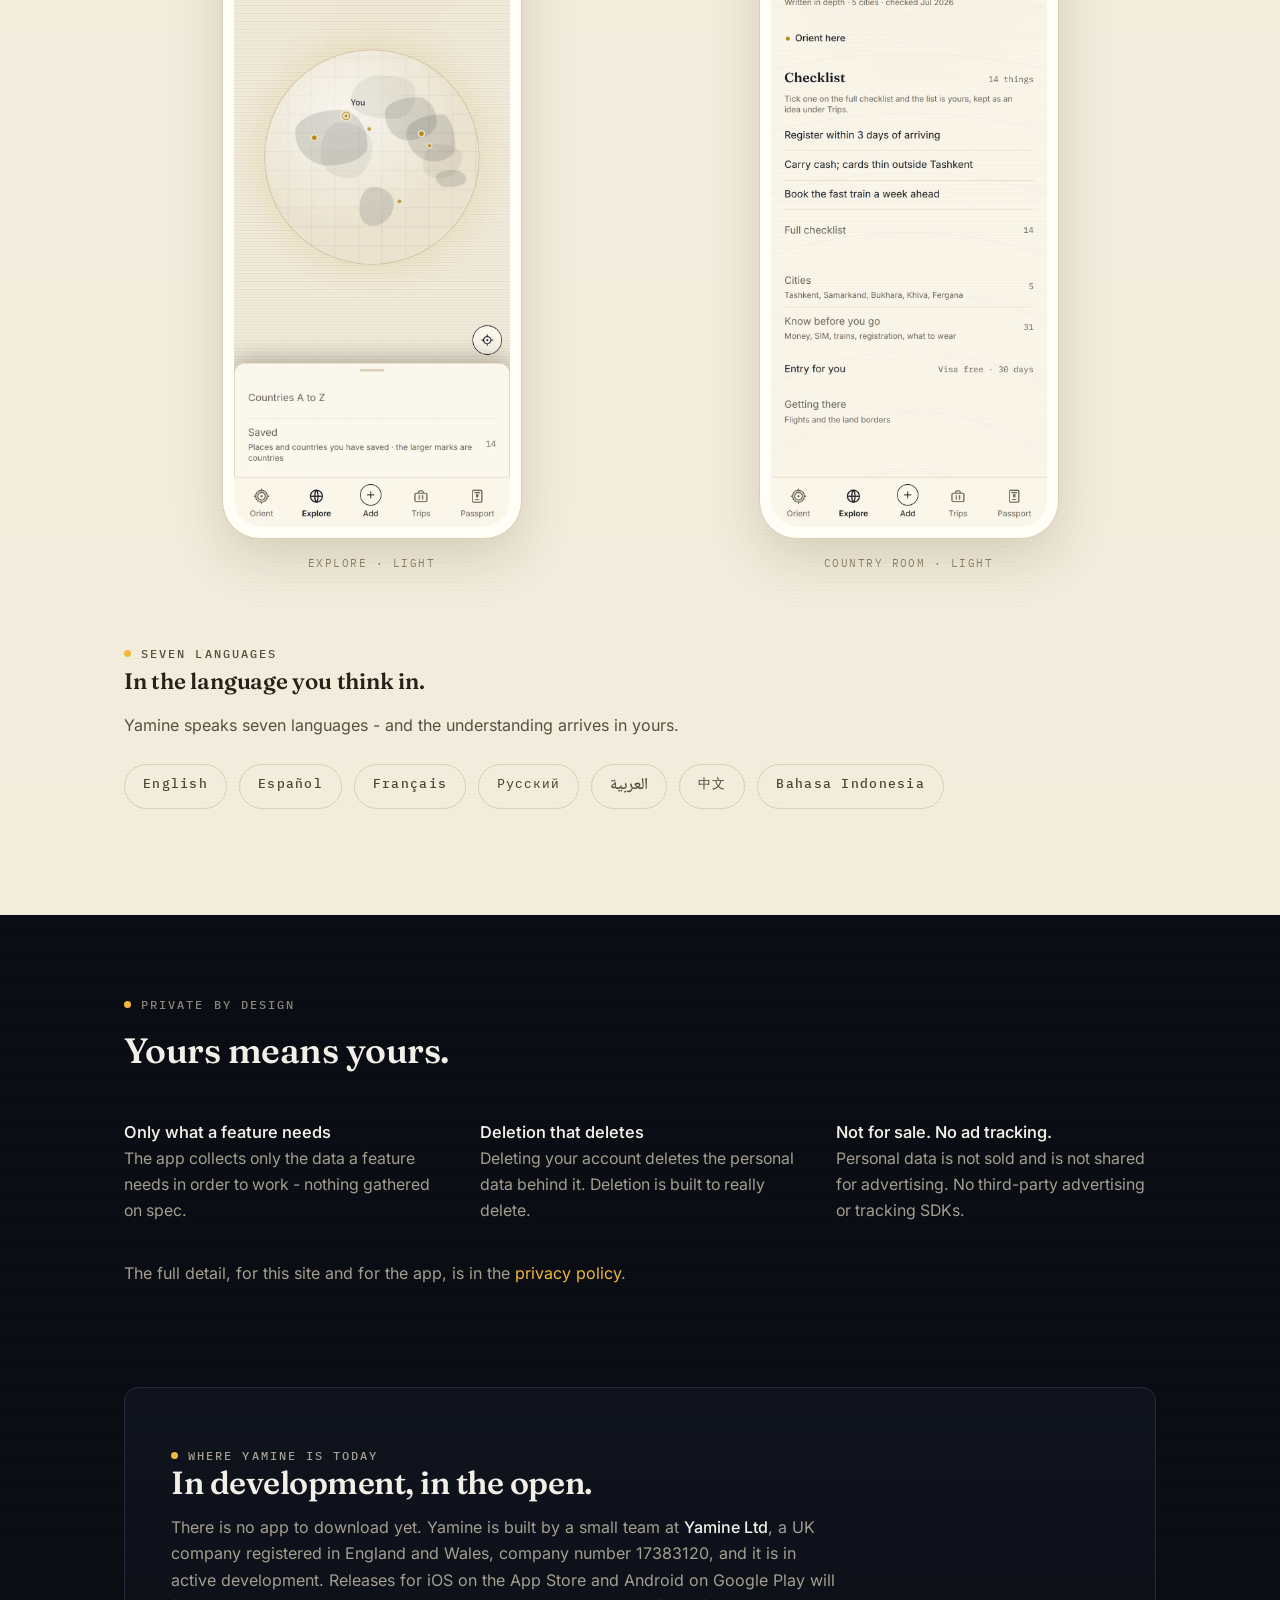
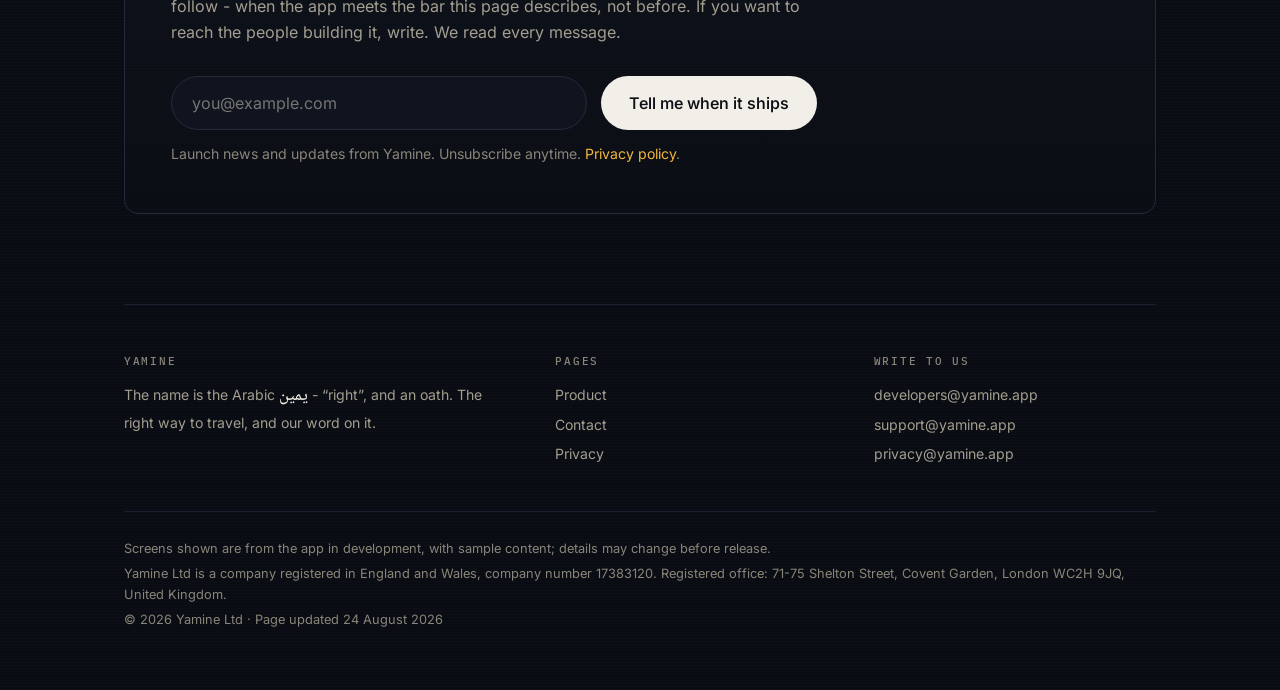
==== commit ded1cdd4: "Copy round 4: surroundings, de-duplicated 'works', and the emotional close Para 1: 'make sense of yo" ====
--- a/index.html
+++ b/index.html
@@ -7,7 +7,7 @@
 <meta name="description" content="Yamine is a travel companion app by Yamine Ltd: your bearings anywhere in the world, country know-how before you land, and trips that remember themselves. In development for iOS and Android.">
 <link rel="canonical" href="https://yamine.app/">
 <meta property="og:title" content="Yamine - The World, understood">
-<meta property="og:description" content="Yamine gives you your bearings - how a place works, what matters, what is around you - anywhere in the world.">
+<meta property="og:description" content="Wherever you are, Yamine helps you make sense of your surroundings - the whole globe, at your fingertips.">
 <meta property="og:url" content="https://yamine.app/">
 <meta property="og:type" content="website">
 <meta property="og:image" content="https://yamine.app/assets/og.png">
@@ -39,15 +39,16 @@
     <div class="copy">
       <p class="eyebrow">Travel companion &middot; in development</p>
       <h1 class="display">The World,<br>understood.</h1>
-      <p class="lede">Wherever you are - a city you just landed in, or
-      the town you have lived in all your life - Yamine helps you
-      <strong>make sense of the place</strong>: how it works, what
-      matters, what is around you. The whole globe, at your
+      <p class="lede">Wherever you are - a city you have just arrived
+      in, or the town you have lived in all your life - Yamine helps you
+      <strong>make sense of your surroundings</strong>: what&rsquo;s
+      here, what matters, what&rsquo;s next. The whole globe, at your
       fingertips.</p>
       <p class="lede">When it comes to travel: most travel apps show you
       places. Yamine tells you <strong>how a country works</strong> -
       entry, money, connectivity, transport, custom - before you land,
-      and from the minute you do.</p>
+      and from the minute you do. So you land <strong>confident, oriented
+      and connected</strong>.</p>
       <form class="site-form pill" hidden data-form="waitlist"
             data-cta="&rarr;" data-busy="&hellip;"
             data-done-cta="&#10003;"
@@ -87,10 +88,9 @@
     <div class="copy">
       <p class="eyebrow">Orient</p>
       <h2 class="display">Oriented in your first minute.</h2>
-      <p>Open Yamine anywhere - a city you have just landed in, or the
-      town you have lived in for years - and get a fast, honest answer to
-      <strong>&ldquo;where am I, and what should I know about here?&rdquo;</strong>
-      One minute, and the place makes sense.</p>
+      <p>Open Yamine anywhere and get a fast, honest answer to
+      <strong>&ldquo;where am I, and what should I know about
+      here?&rdquo;</strong> One minute, and the place makes sense.</p>
     </div>
     <div class="shot">
       <figure class="phone">
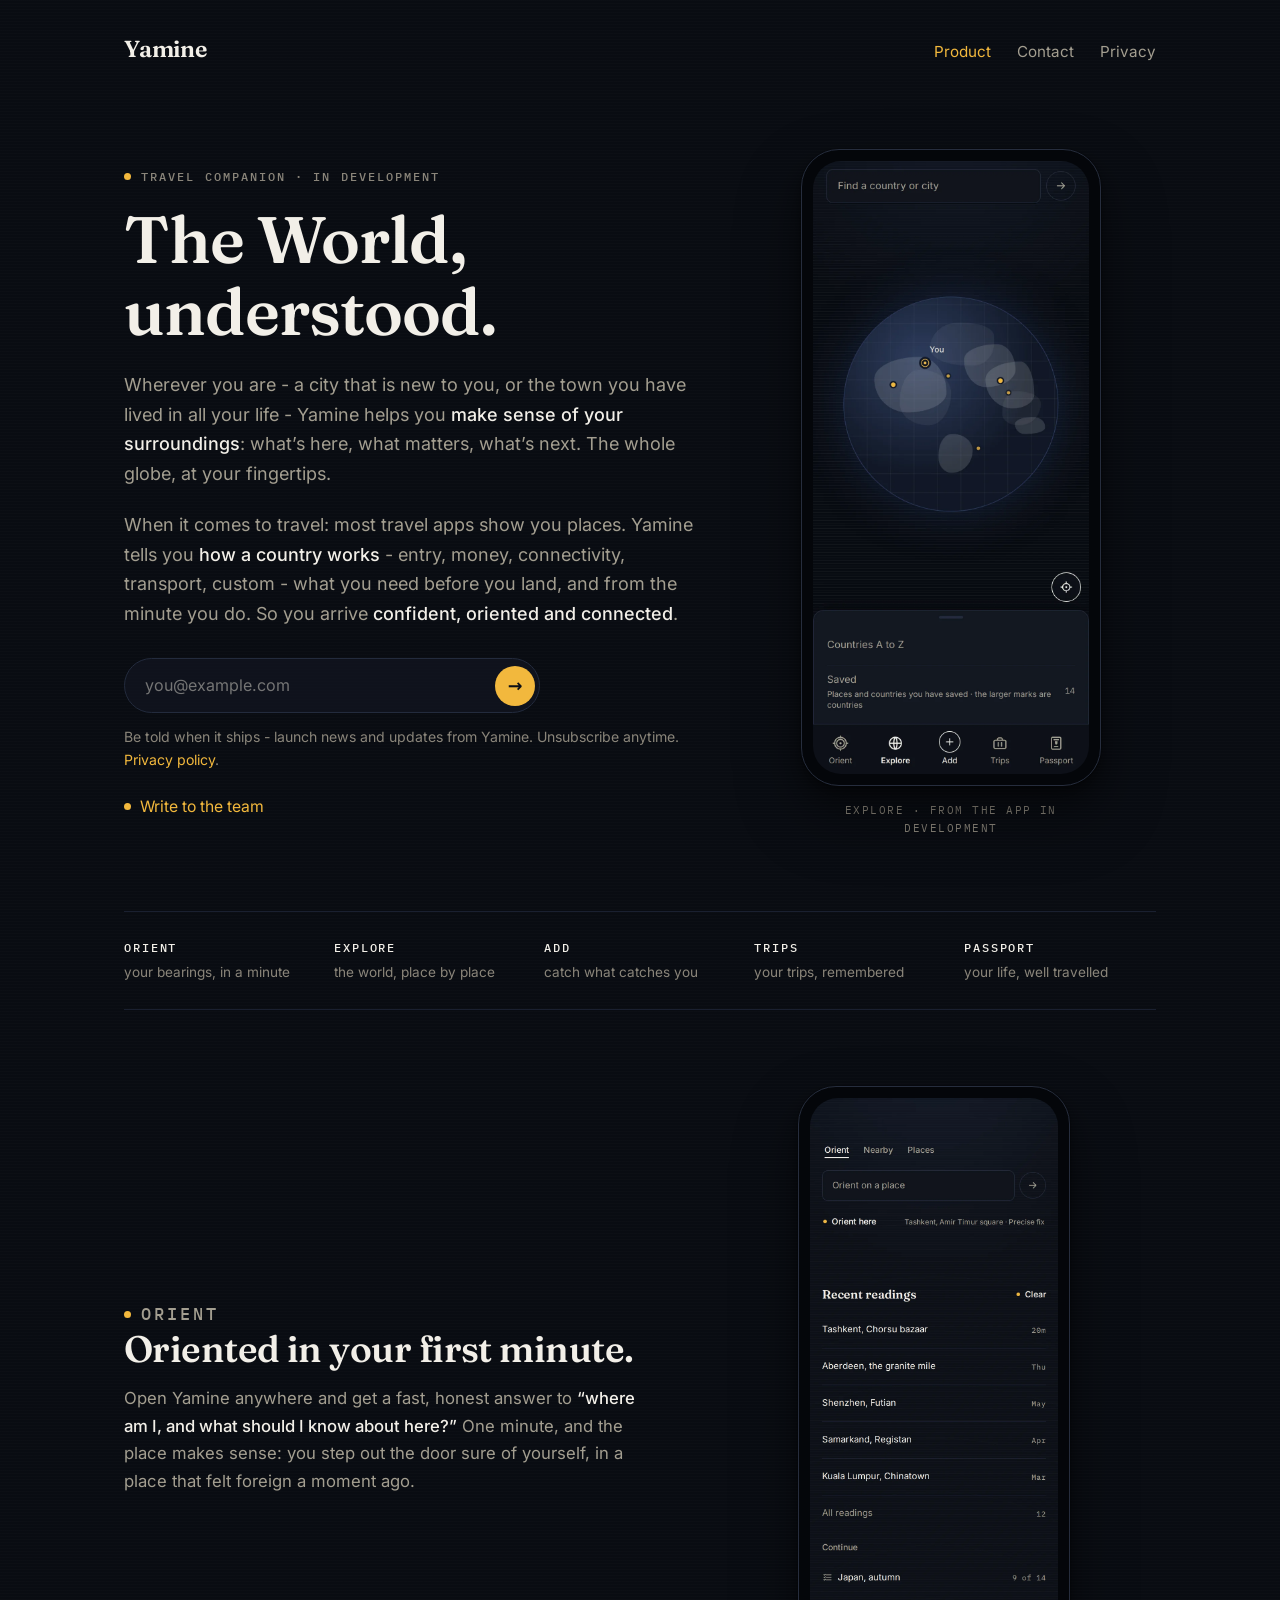
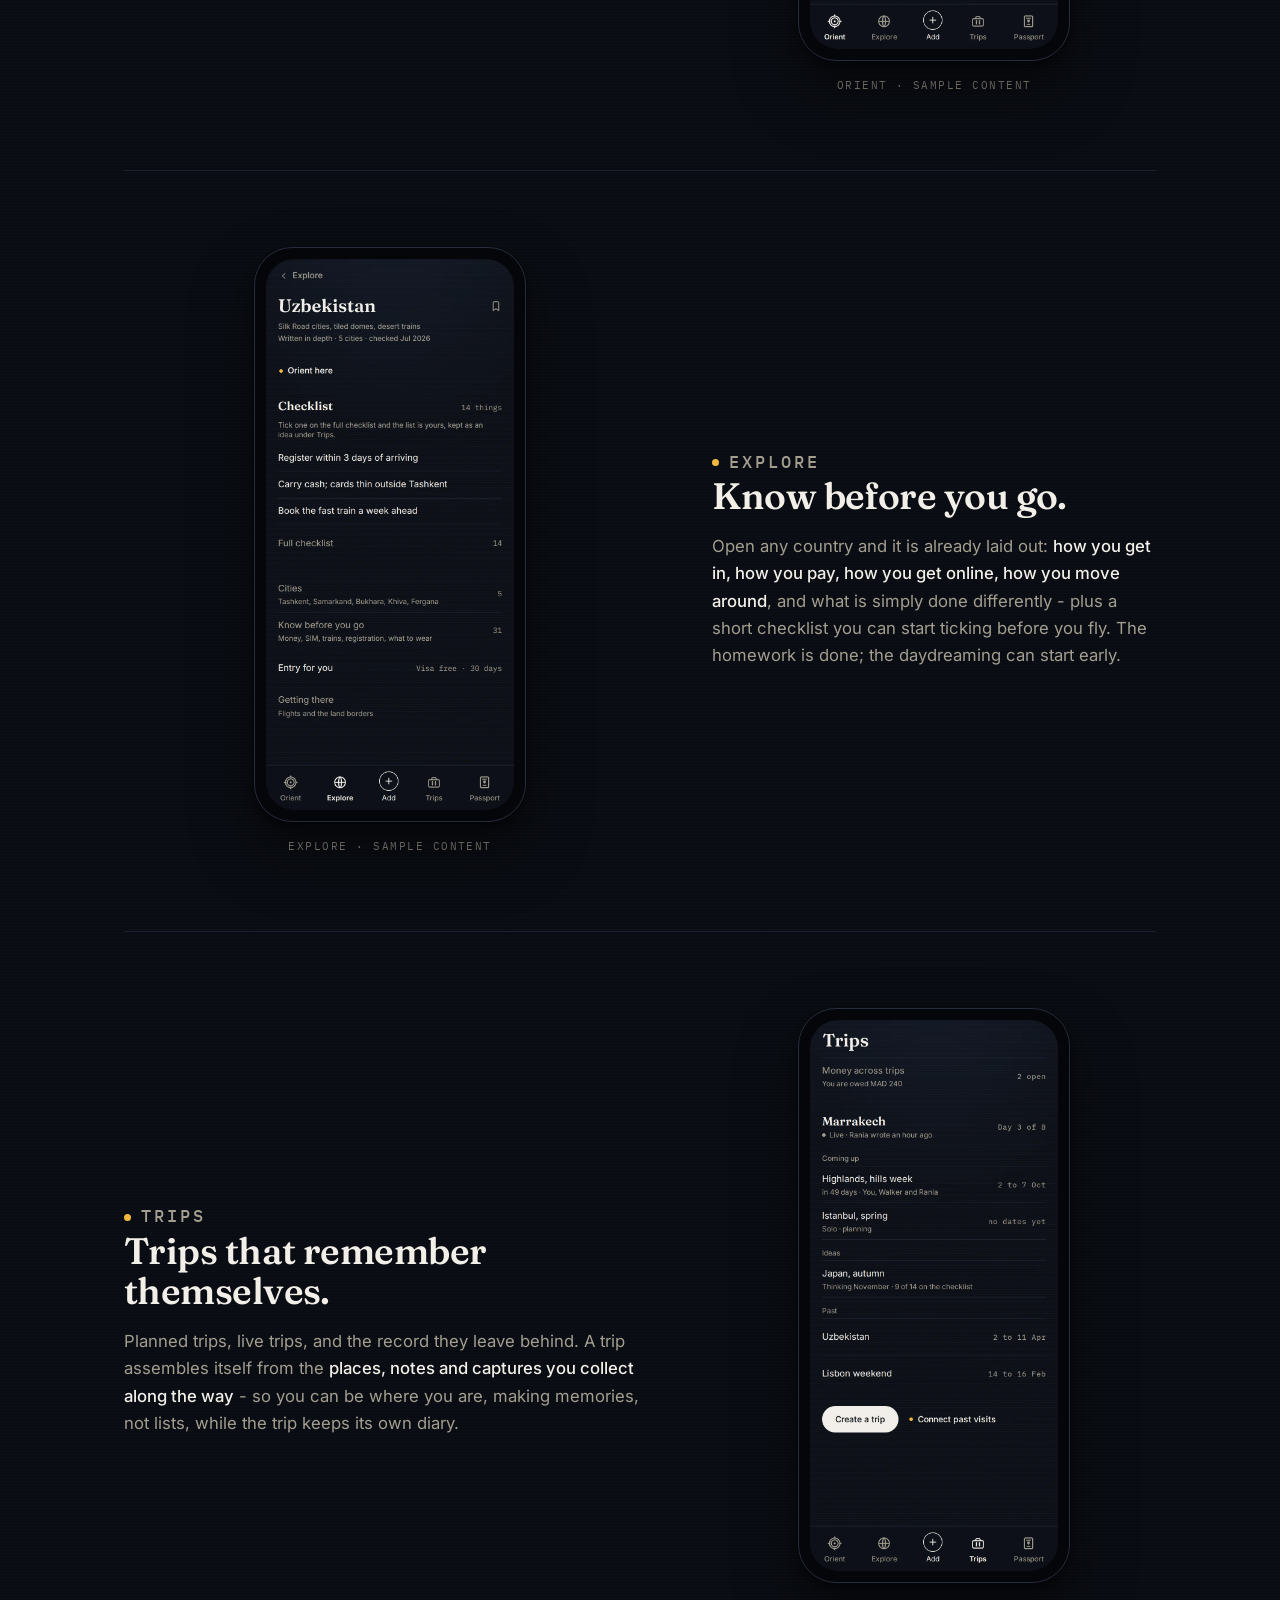
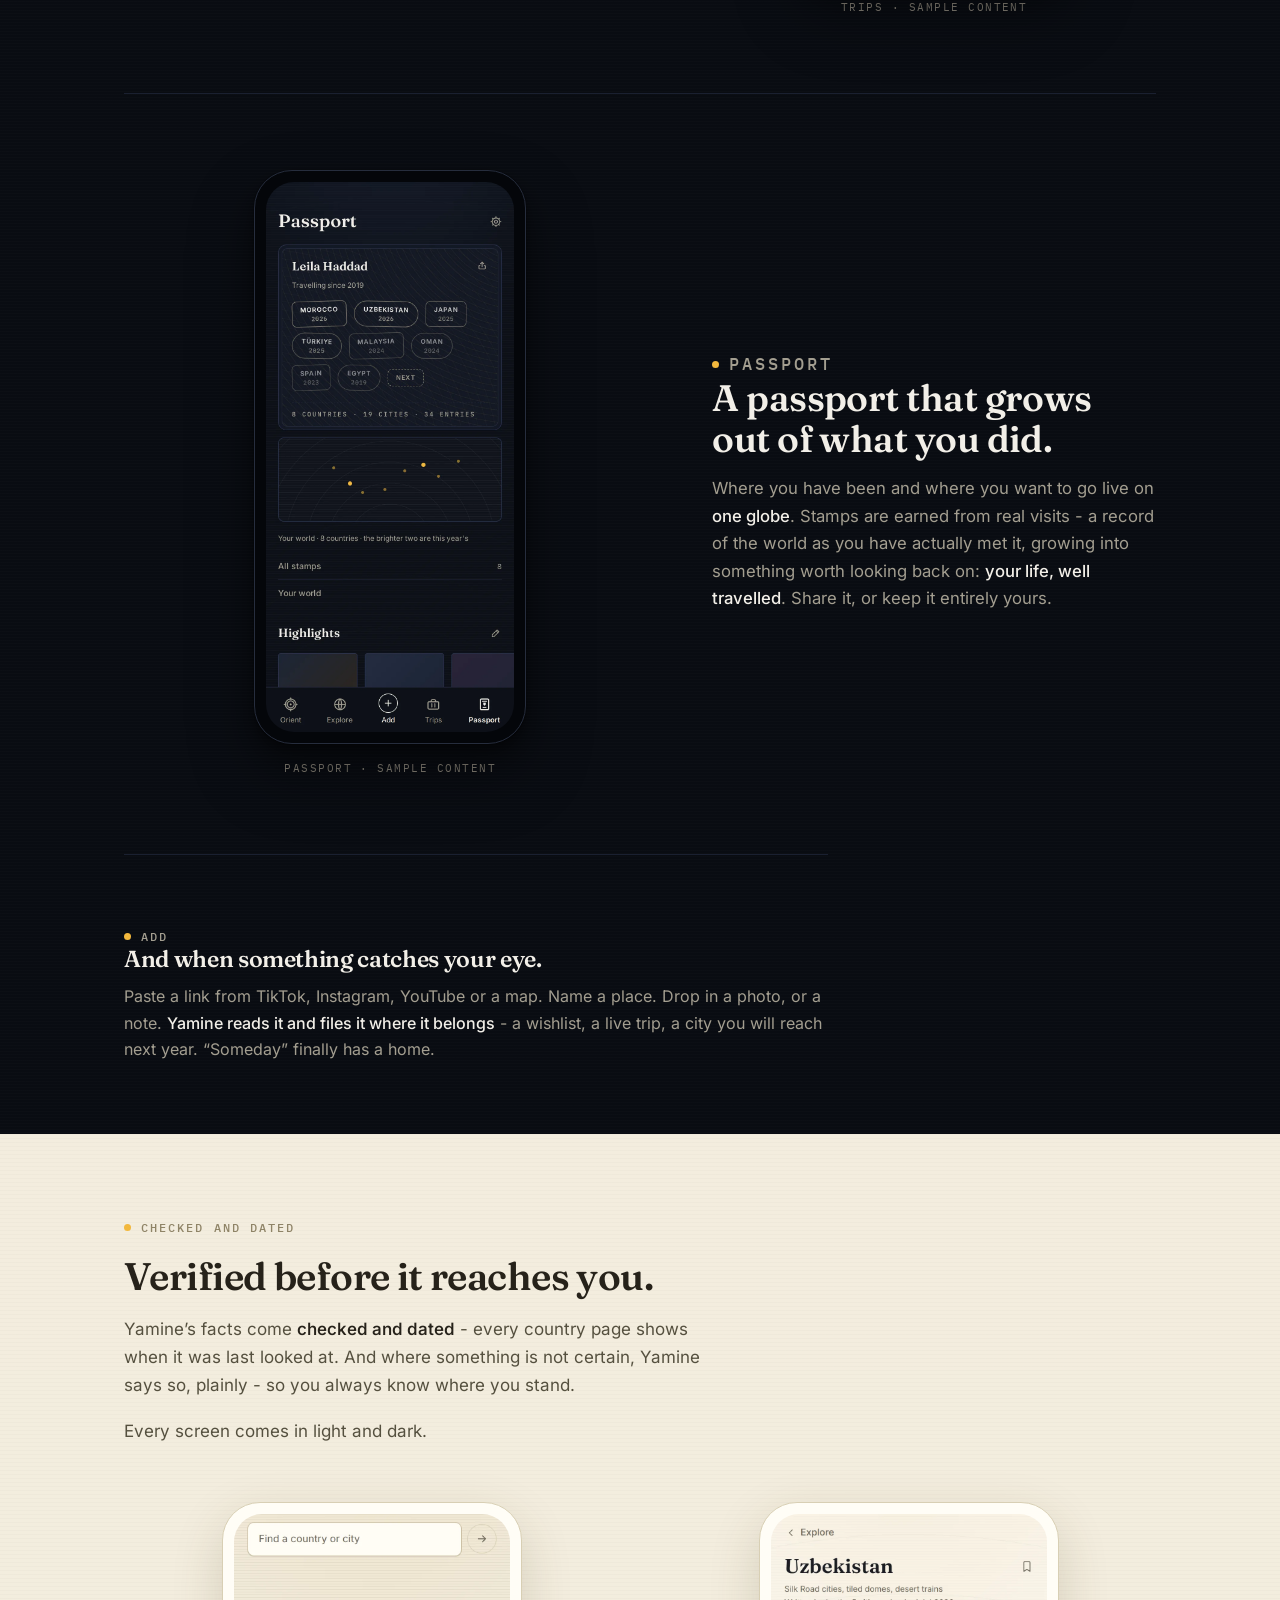
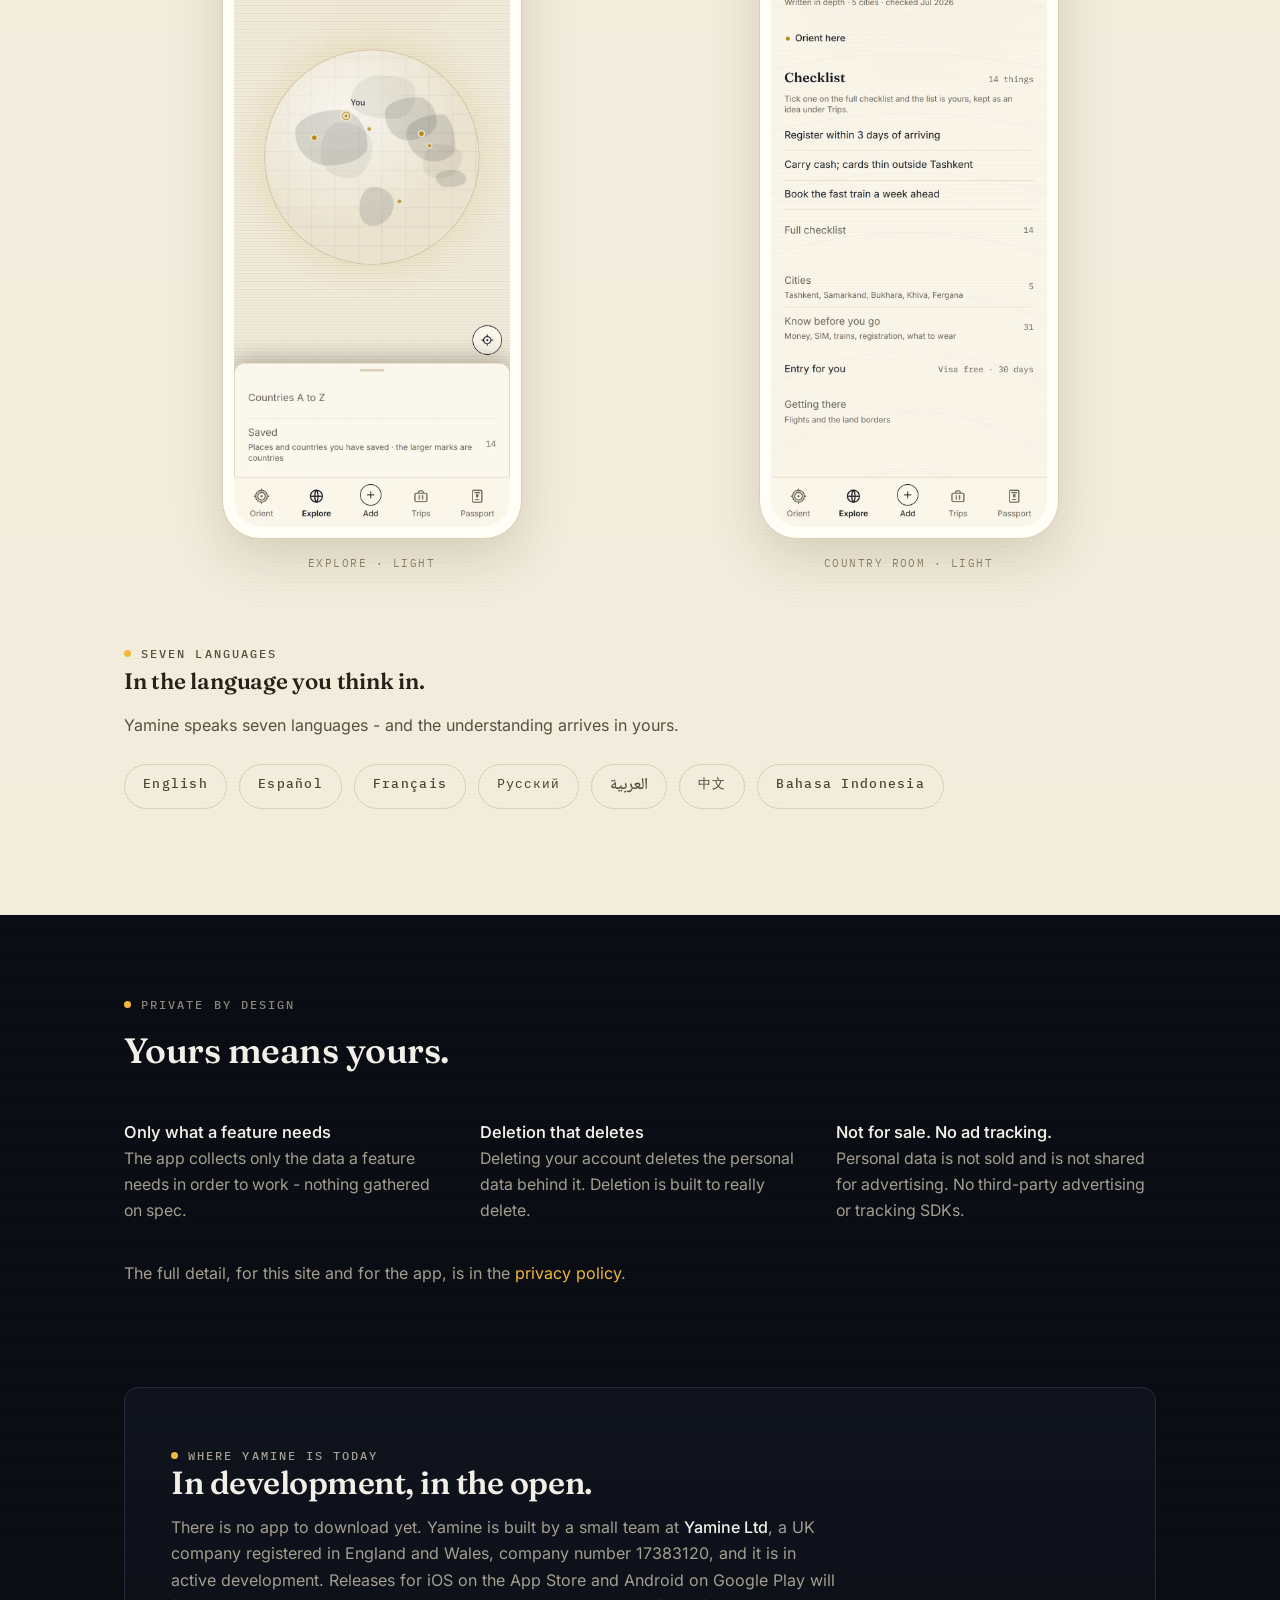
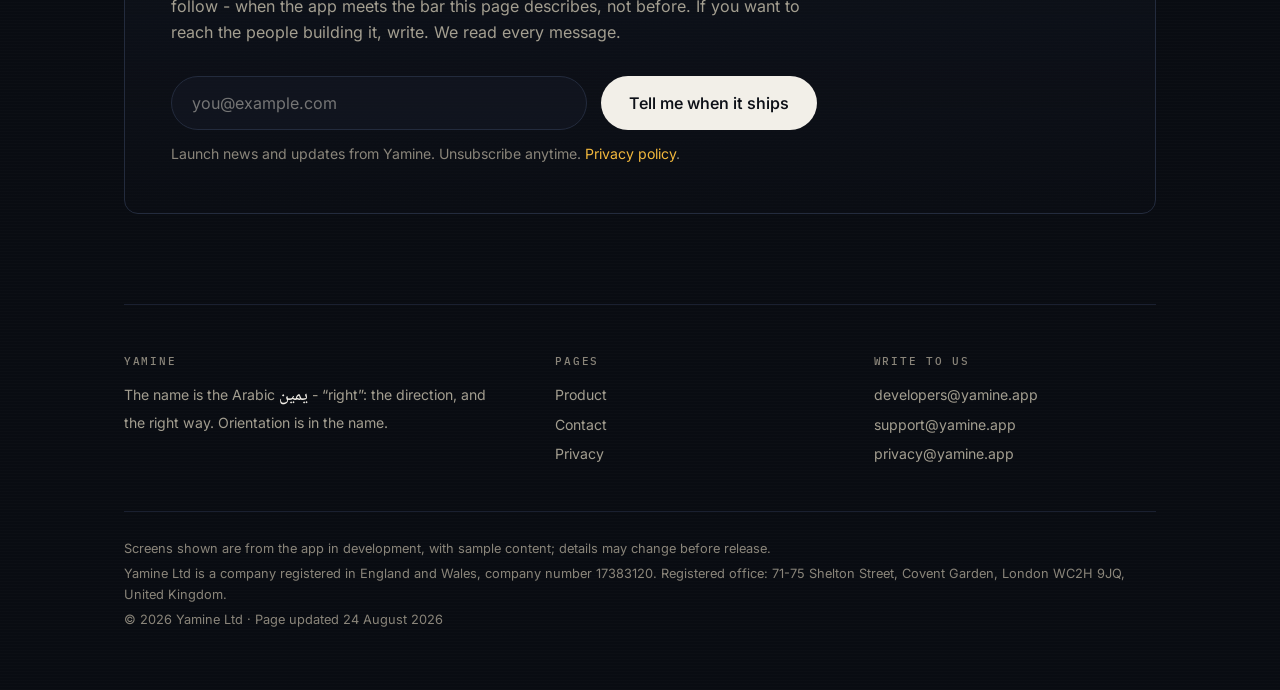
==== commit b5f99e99: "The emotional pass, holistic (owner-commissioned research round) Every section now climbs the so-wha" ====
--- a/index.html
+++ b/index.html
@@ -39,16 +39,16 @@
     <div class="copy">
       <p class="eyebrow">Travel companion &middot; in development</p>
       <h1 class="display">The World,<br>understood.</h1>
-      <p class="lede">Wherever you are - a city you have just arrived
-      in, or the town you have lived in all your life - Yamine helps you
+      <p class="lede">Wherever you are - a city that is new to you, or
+      the town you have lived in all your life - Yamine helps you
       <strong>make sense of your surroundings</strong>: what&rsquo;s
       here, what matters, what&rsquo;s next. The whole globe, at your
       fingertips.</p>
       <p class="lede">When it comes to travel: most travel apps show you
       places. Yamine tells you <strong>how a country works</strong> -
-      entry, money, connectivity, transport, custom - before you land,
-      and from the minute you do. So you land <strong>confident, oriented
-      and connected</strong>.</p>
+      entry, money, connectivity, transport, custom - what you need
+      before you land, and from the minute you do. So you arrive
+      <strong>confident, oriented and connected</strong>.</p>
       <form class="site-form pill" hidden data-form="waitlist"
             data-cta="&rarr;" data-busy="&hellip;"
             data-done-cta="&#10003;"
@@ -81,7 +81,7 @@
     <a class="door" href="#explore"><span class="k">Explore</span><span class="d">the world, place by place</span></a>
     <a class="door" href="#add"><span class="k">Add</span><span class="d">catch what catches you</span></a>
     <a class="door" href="#trips"><span class="k">Trips</span><span class="d">your trips, remembered</span></a>
-    <a class="door" href="#passport"><span class="k">Passport</span><span class="d">your story, in stamps</span></a>
+    <a class="door" href="#passport"><span class="k">Passport</span><span class="d">your life, well travelled</span></a>
   </nav>
 
   <section class="feature reveal" id="orient">
@@ -90,7 +90,9 @@
       <h2 class="display">Oriented in your first minute.</h2>
       <p>Open Yamine anywhere and get a fast, honest answer to
       <strong>&ldquo;where am I, and what should I know about
-      here?&rdquo;</strong> One minute, and the place makes sense.</p>
+      here?&rdquo;</strong> One minute, and the place makes sense: you
+      step out the door sure of yourself, in a place that felt foreign
+      a moment ago.</p>
     </div>
     <div class="shot">
       <figure class="phone">
@@ -104,9 +106,11 @@
     <div class="copy">
       <p class="eyebrow">Explore</p>
       <h2 class="display">Know before you go.</h2>
-      <p>Open any country and the essentials are already there -
-      <strong>what decides your first day</strong>, laid out plainly, with
-      a short checklist you can start ticking before you fly.</p>
+      <p>Open any country and it is already laid out: <strong>how you get
+      in, how you pay, how you get online, how you move around</strong>,
+      and what is simply done differently - plus a short checklist you
+      can start ticking before you fly. The homework is done; the
+      daydreaming can start early.</p>
     </div>
     <div class="shot">
       <figure class="phone">
@@ -120,10 +124,10 @@
     <div class="copy">
       <p class="eyebrow">Trips</p>
       <h2 class="display">Trips that remember themselves.</h2>
-      <p>Planned trips, live trips, and the record they leave behind.
-      Trips assemble themselves from the <strong>places, notes and captures
-      you collect along the way</strong>, with the people you travelled
-      with.</p>
+      <p>Planned trips, live trips, and the record they leave behind. A
+      trip assembles itself from the <strong>places, notes and captures
+      you collect along the way</strong> - so you can be where you are,
+      making memories, not lists, while the trip keeps its own diary.</p>
     </div>
     <div class="shot">
       <figure class="phone">
@@ -139,8 +143,9 @@
       <h2 class="display">A passport that grows out of what you did.</h2>
       <p>Where you have been and where you want to go live on
       <strong>one globe</strong>. Stamps are earned from real visits - a
-      record of the world as you have actually met it, ready to share or
-      to keep to yourself.</p>
+      record of the world as you have actually met it, growing into
+      something worth looking back on: <strong>your life, well
+      travelled</strong>. Share it, or keep it entirely yours.</p>
     </div>
     <div class="shot">
       <figure class="phone">
@@ -156,7 +161,7 @@
     <p>Paste a link from TikTok, Instagram, YouTube or a map. Name a place.
     Drop in a photo, or a note. <strong>Yamine reads it and files it where
     it belongs</strong> - a wishlist, a live trip, a city you will reach
-    next year.</p>
+    next year. &ldquo;Someday&rdquo; finally has a home.</p>
   </section>
 </main>
 </div>
@@ -168,7 +173,8 @@
       <h2 class="display">Verified before it reaches you.</h2>
       <p class="lede">Yamine&rsquo;s facts come <strong>checked and
       dated</strong> - every country page shows when it was last looked
-      at. And where something is not certain, Yamine says so, plainly.</p>
+      at. And where something is not certain, Yamine says so, plainly -
+      so you always know where you stand.</p>
       <p class="lede">Every screen comes in light and dark.</p>
     </div>
     <div class="daylight-shots reveal">
@@ -254,8 +260,8 @@
       <div>
         <h3>Yamine</h3>
         <p class="origin">The name is the Arabic <span class="ar">يمين</span>
-        - &ldquo;right&rdquo;, and an oath. The right way to travel, and
-        our word on it.</p>
+        - &ldquo;right&rdquo;: the direction, and the right way.
+        Orientation is in the name.</p>
       </div>
       <div>
         <h3>Pages</h3>
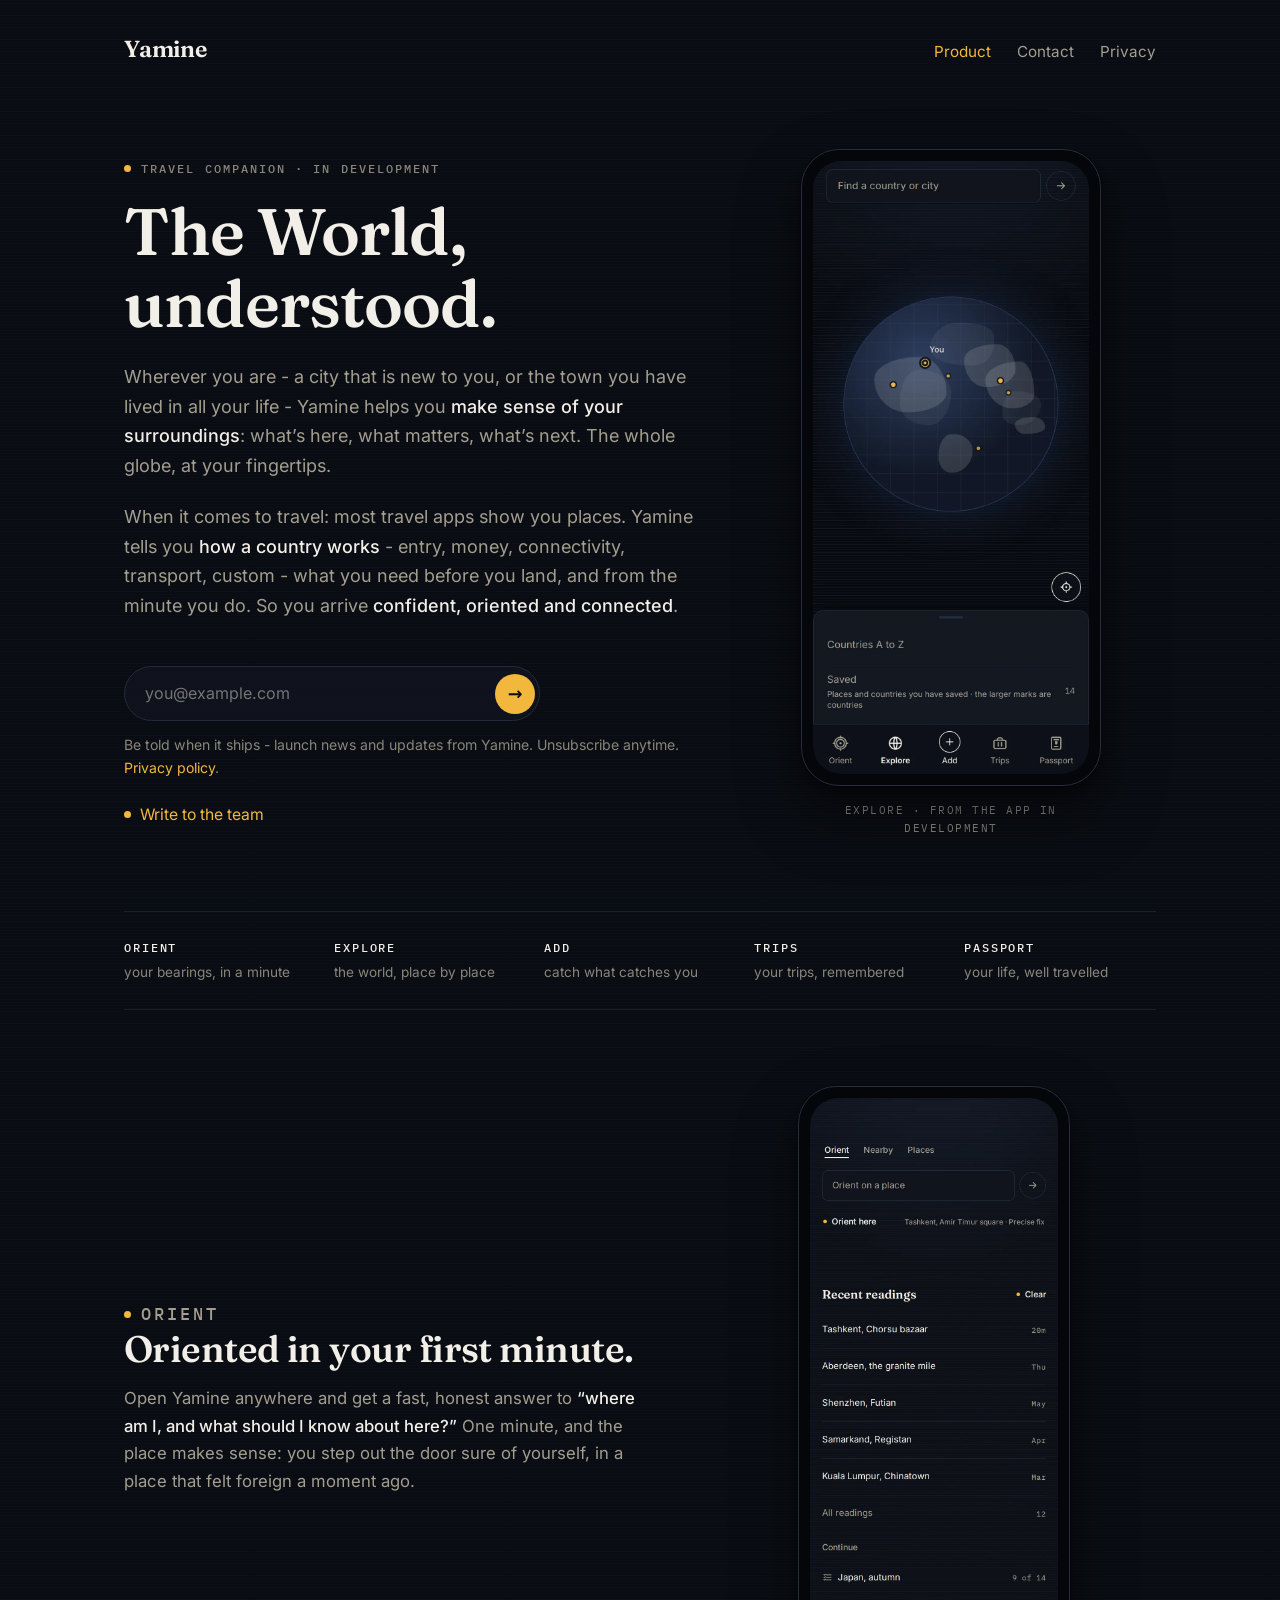
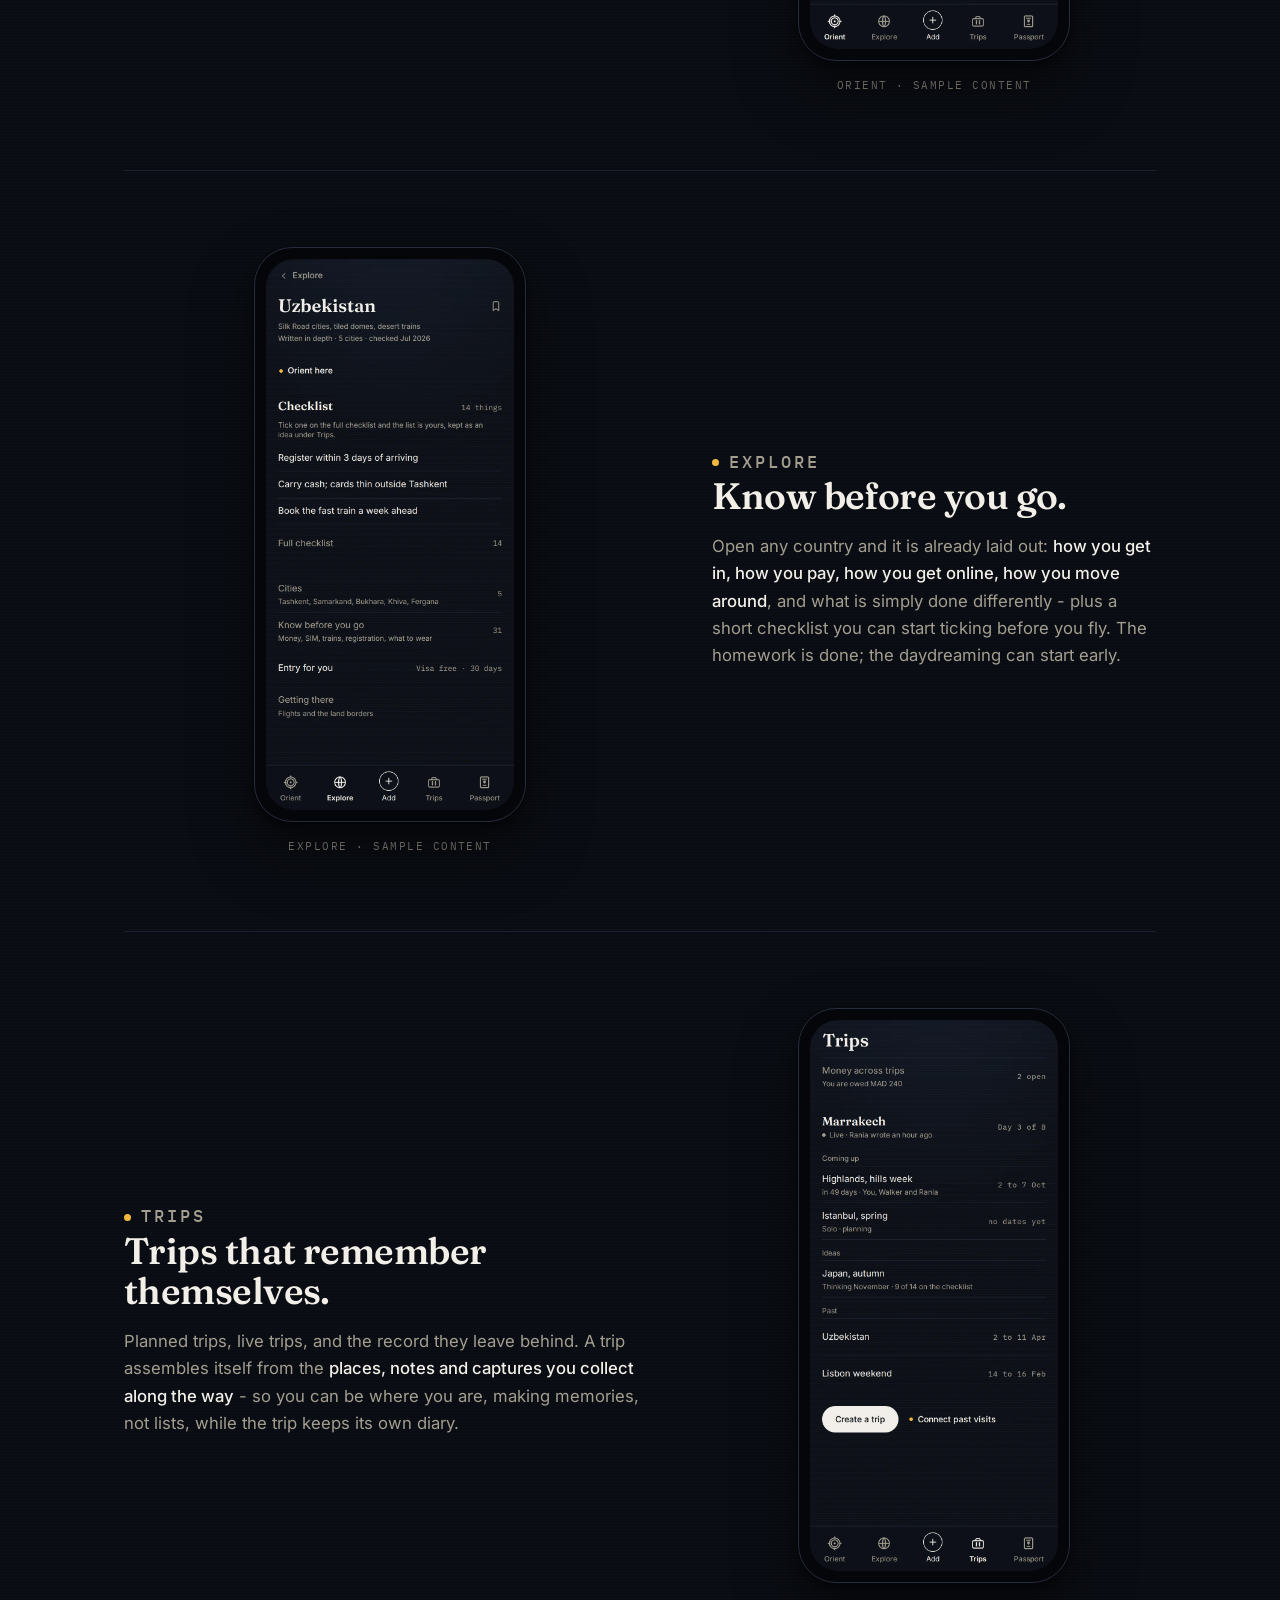
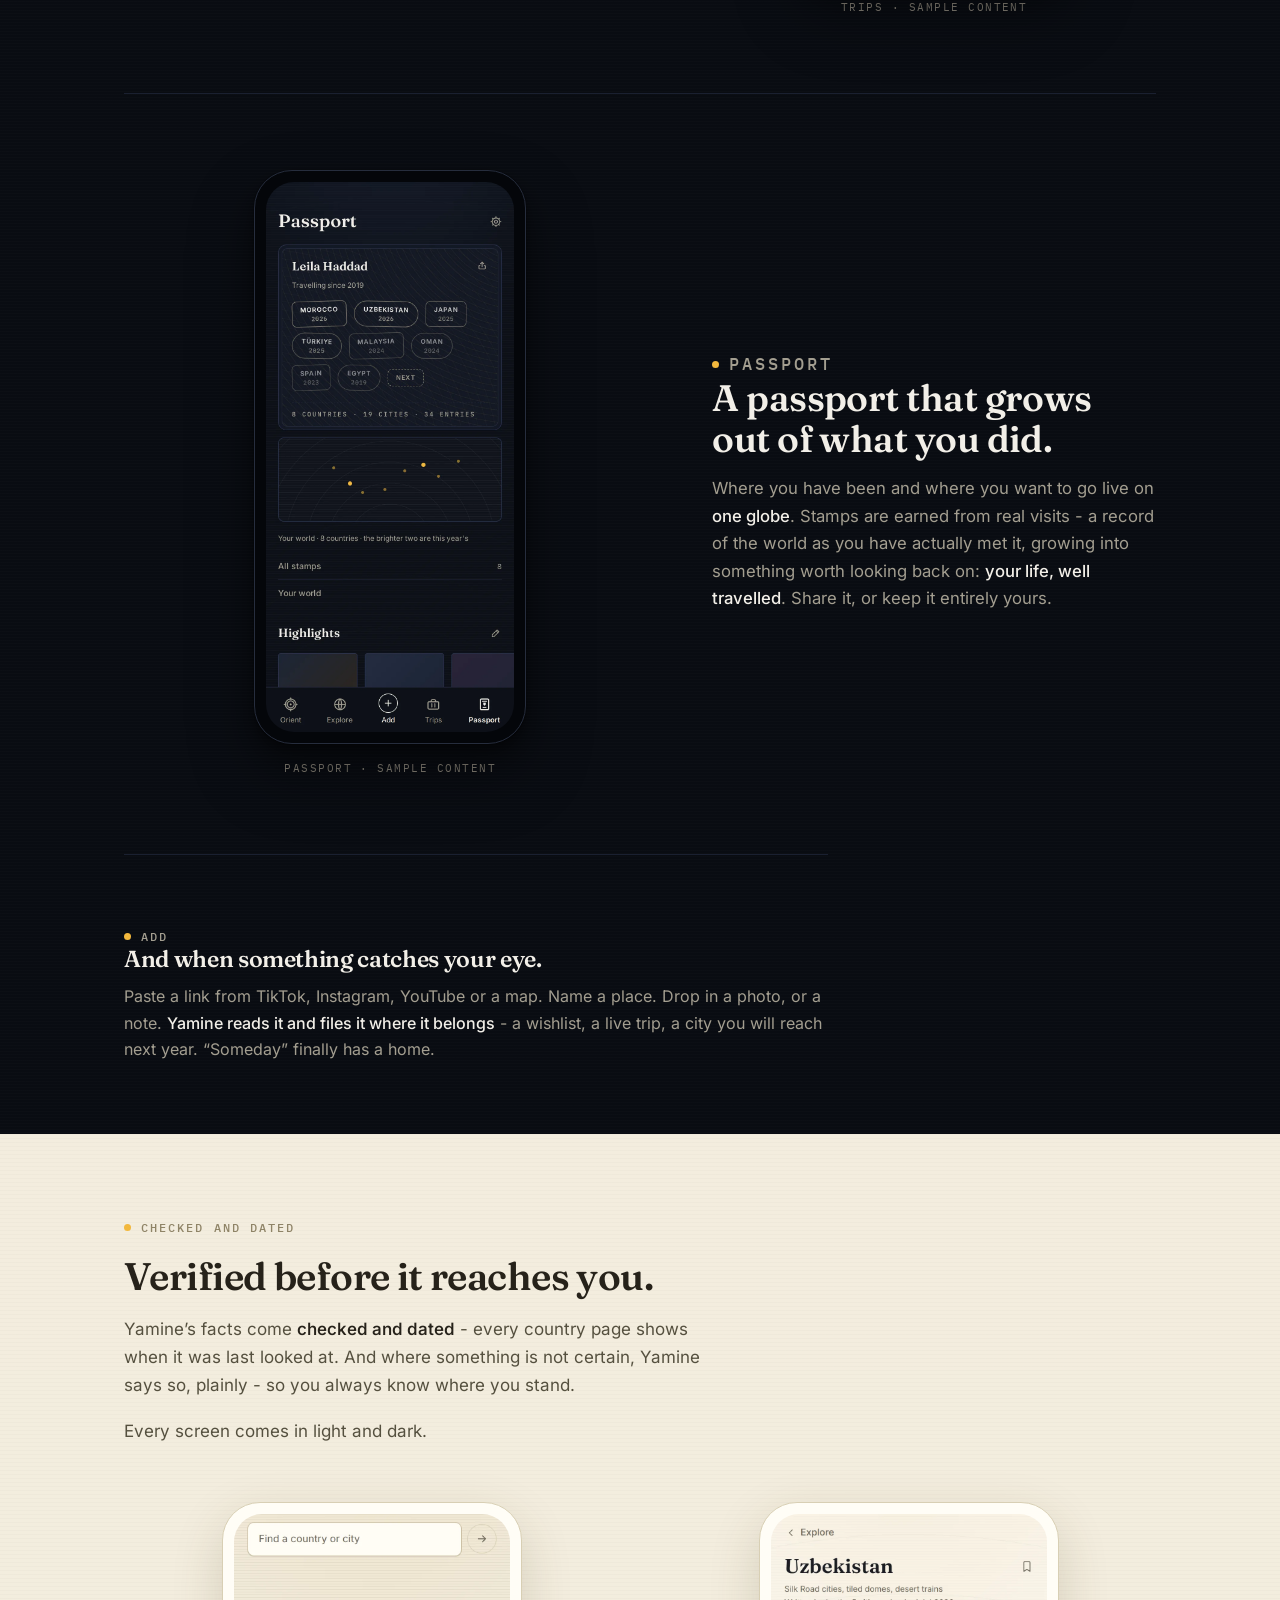
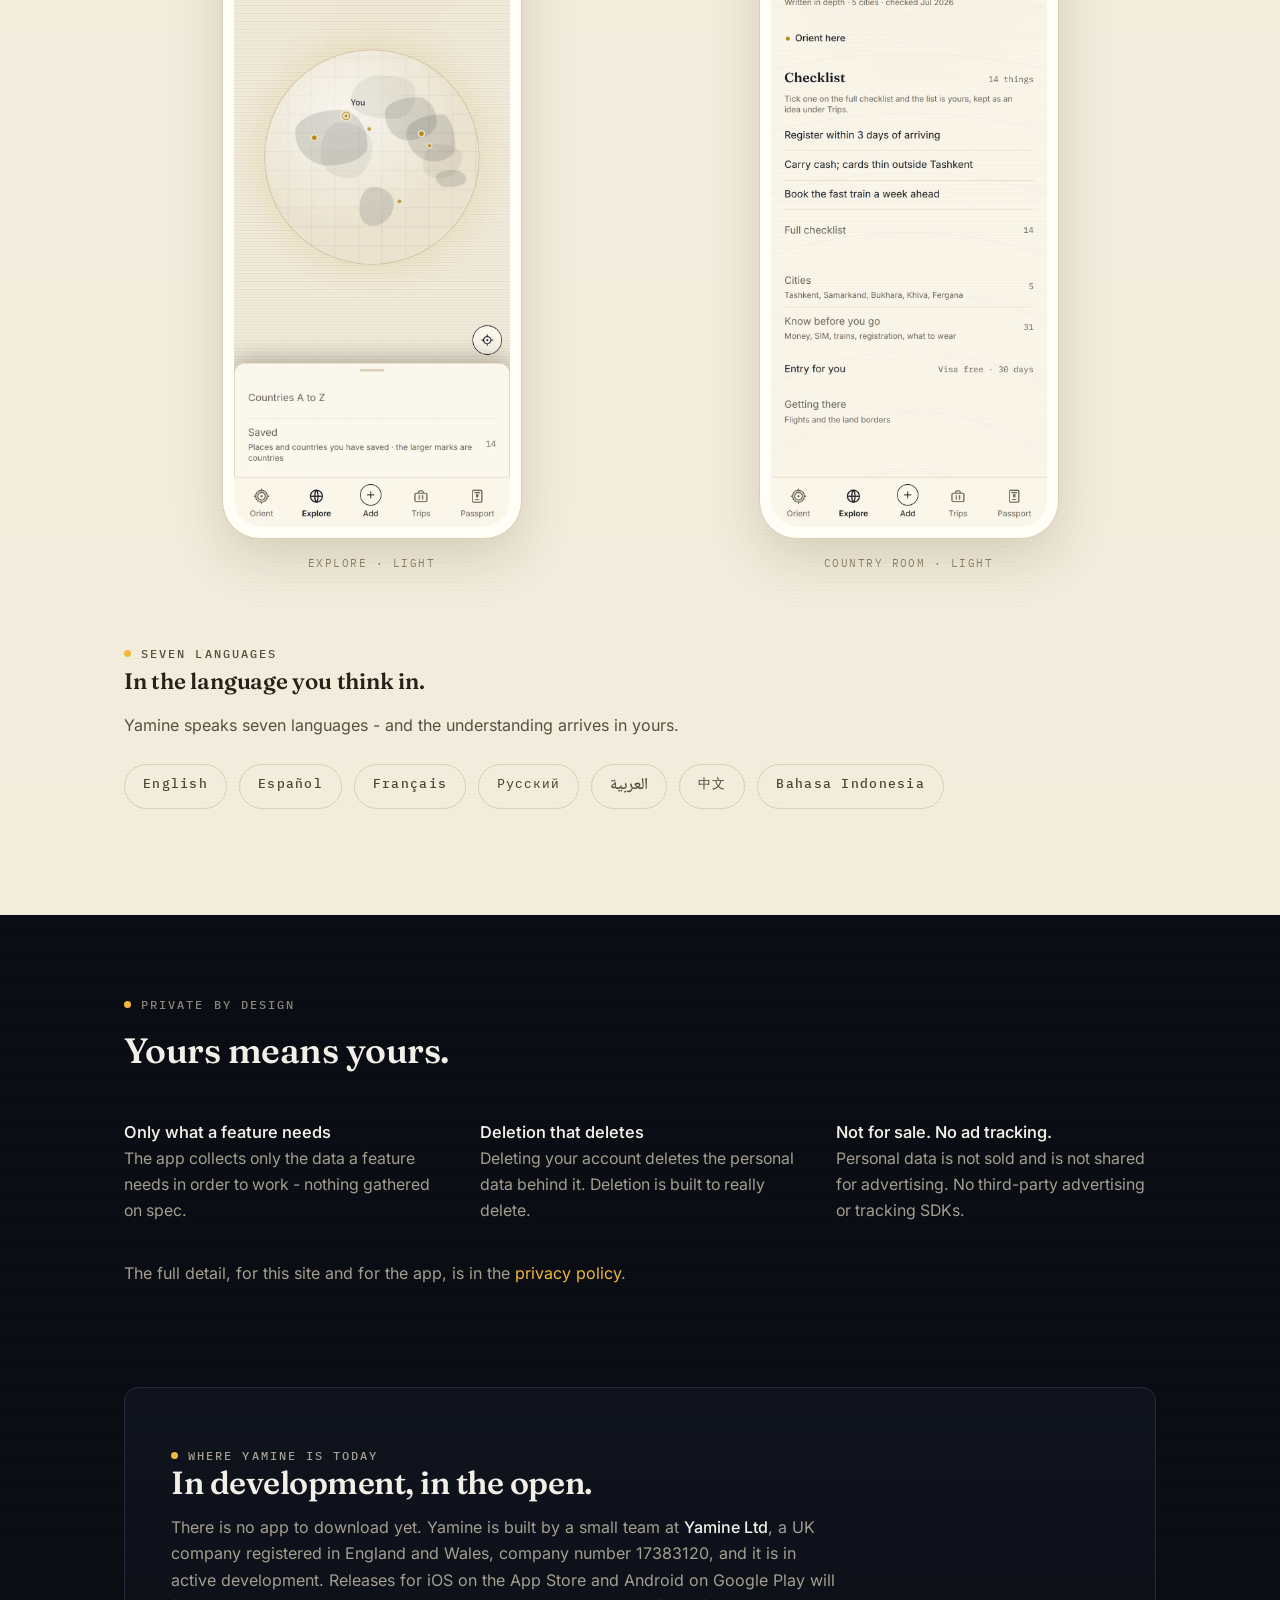
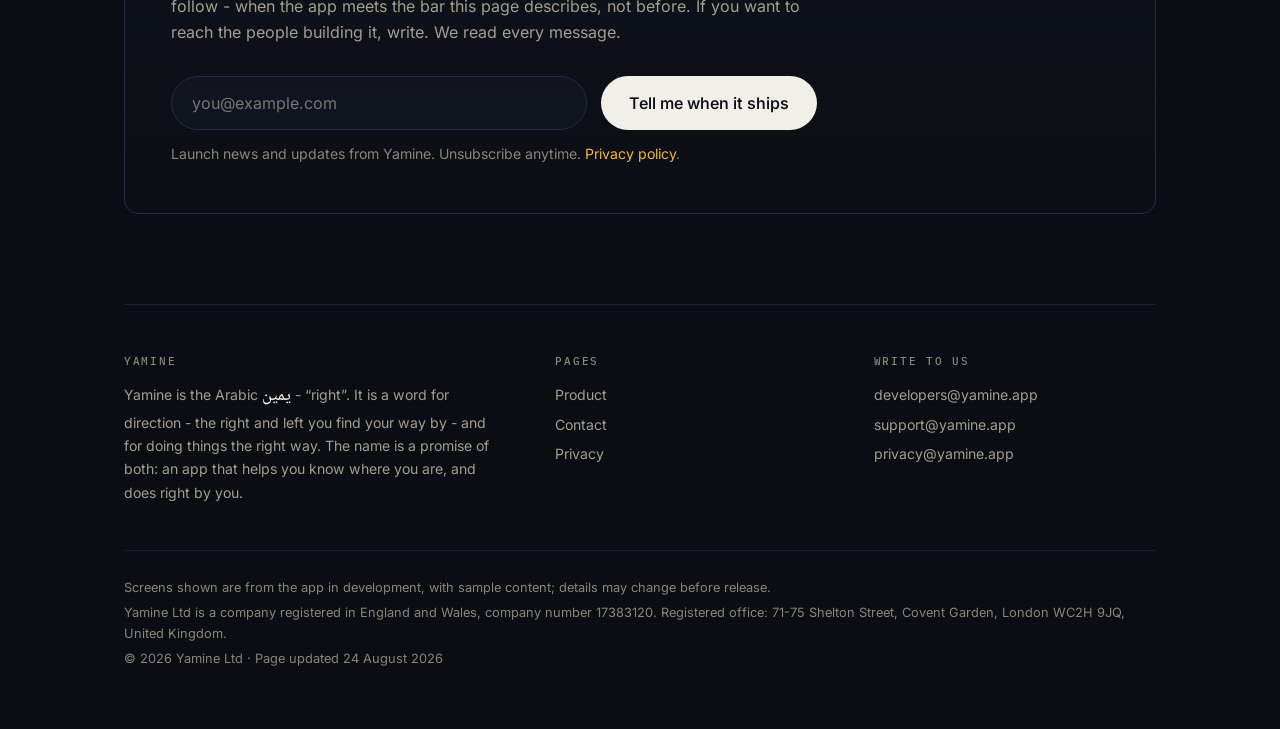
==== commit 663c27c3: "Name note as a told story; hero signup gets breathing space - Footer origin on all pages is now a th" ====
--- a/index.html
+++ b/index.html
@@ -20,7 +20,7 @@
 <link rel="apple-touch-icon" href="/assets/icons/apple-touch-icon.png">
 <link rel="preload" href="/assets/fonts/fraunces.woff2" as="font" type="font/woff2" crossorigin>
 <link rel="preload" href="/assets/fonts/inter.woff2" as="font" type="font/woff2" crossorigin>
-<link rel="stylesheet" href="/style.css?v=20260824b">
+<link rel="stylesheet" href="/style.css?v=20260824c">
 <script>document.documentElement.classList.add('js')</script>
 </head>
 <body class="night">
@@ -259,9 +259,11 @@
     <div class="grid">
       <div>
         <h3>Yamine</h3>
-        <p class="origin">The name is the Arabic <span class="ar">يمين</span>
-        - &ldquo;right&rdquo;: the direction, and the right way.
-        Orientation is in the name.</p>
+        <p class="origin">Yamine is the Arabic <span class="ar">يمين</span>
+        - &ldquo;right&rdquo;. It is a word for direction - the right and
+        left you find your way by - and for doing things the right way.
+        The name is a promise of both: an app that helps you know where
+        you are, and does right by you.</p>
       </div>
       <div>
         <h3>Pages</h3>
--- a/style.css
+++ b/style.css
@@ -483,6 +483,7 @@
 }
 .site-form .hp { position: absolute; left: -9999px; width: 1px; height: 1px; opacity: 0; }
 .site-form { margin-top: 30px; scroll-margin-top: 15vh; }
+.hero .site-form { margin-top: 46px; }
 .site-form input[type="text"],
 .site-form input[type="email"],
 .site-form textarea {
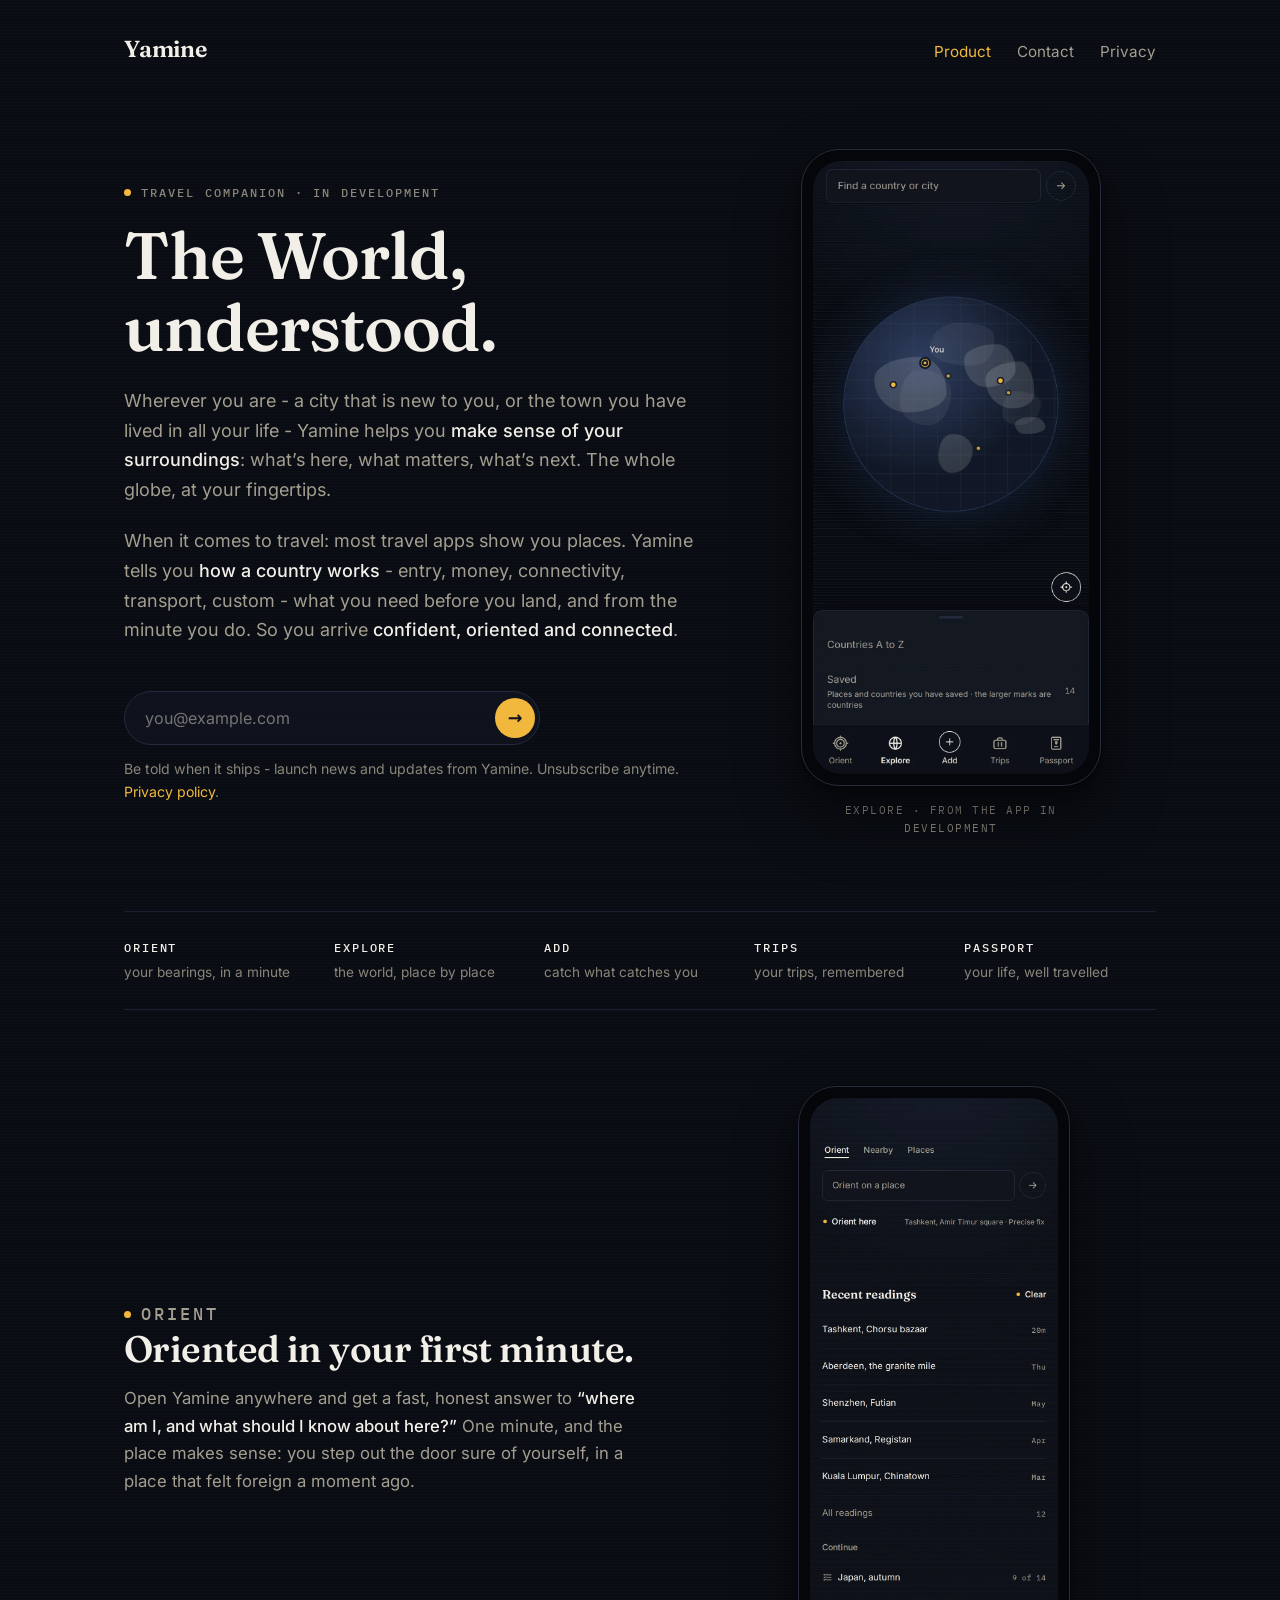
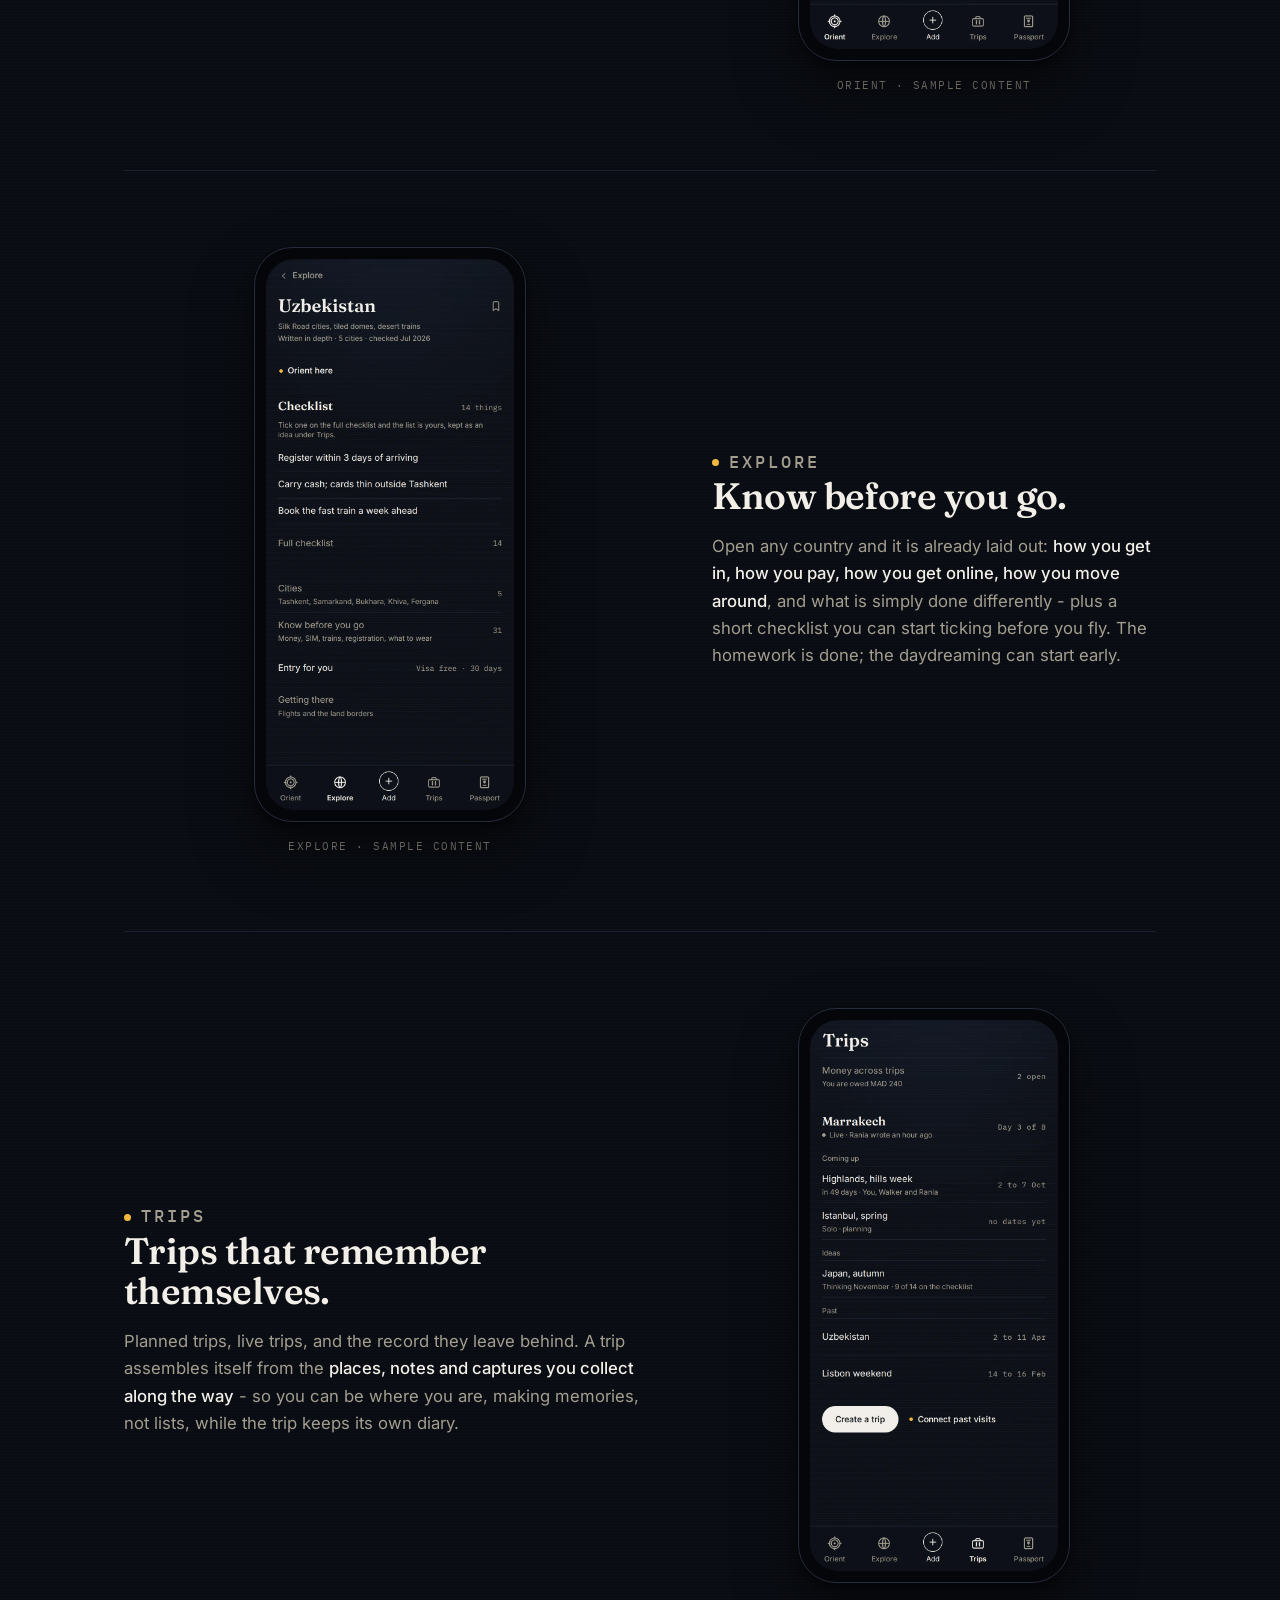
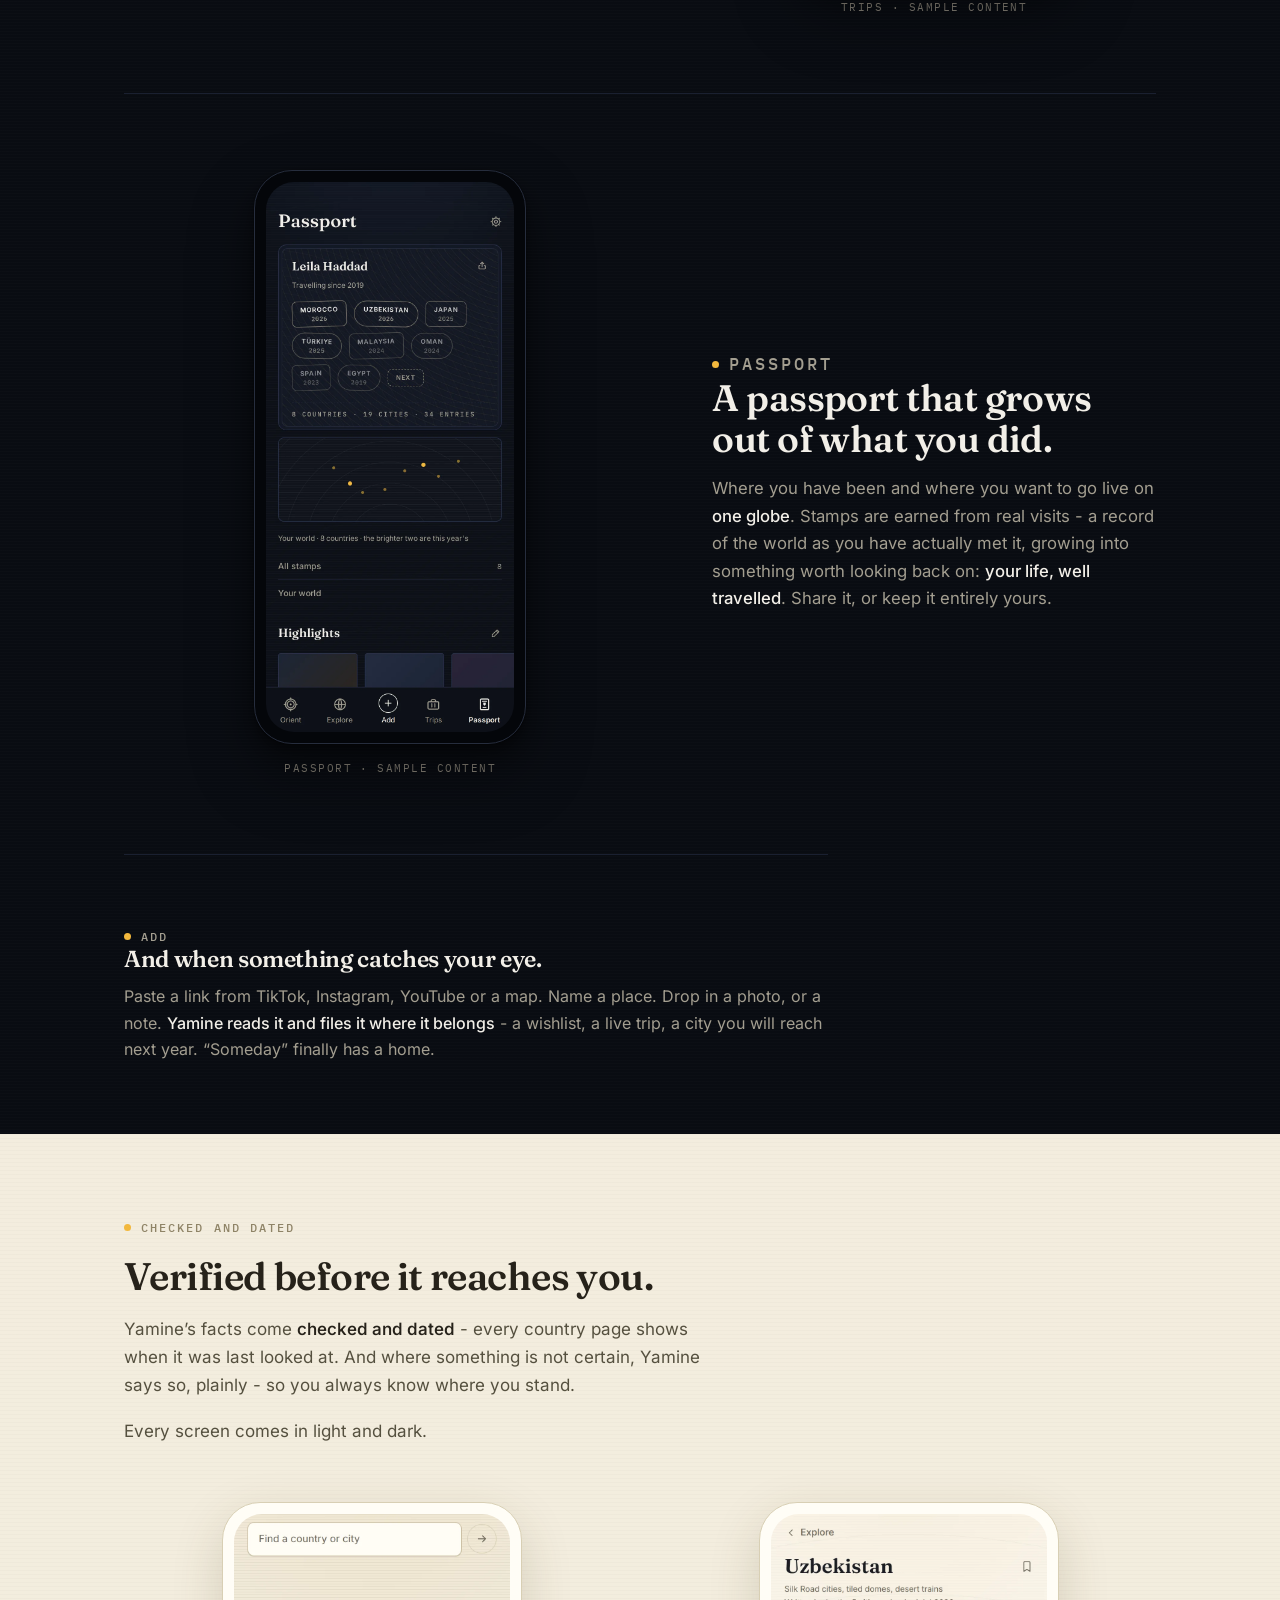
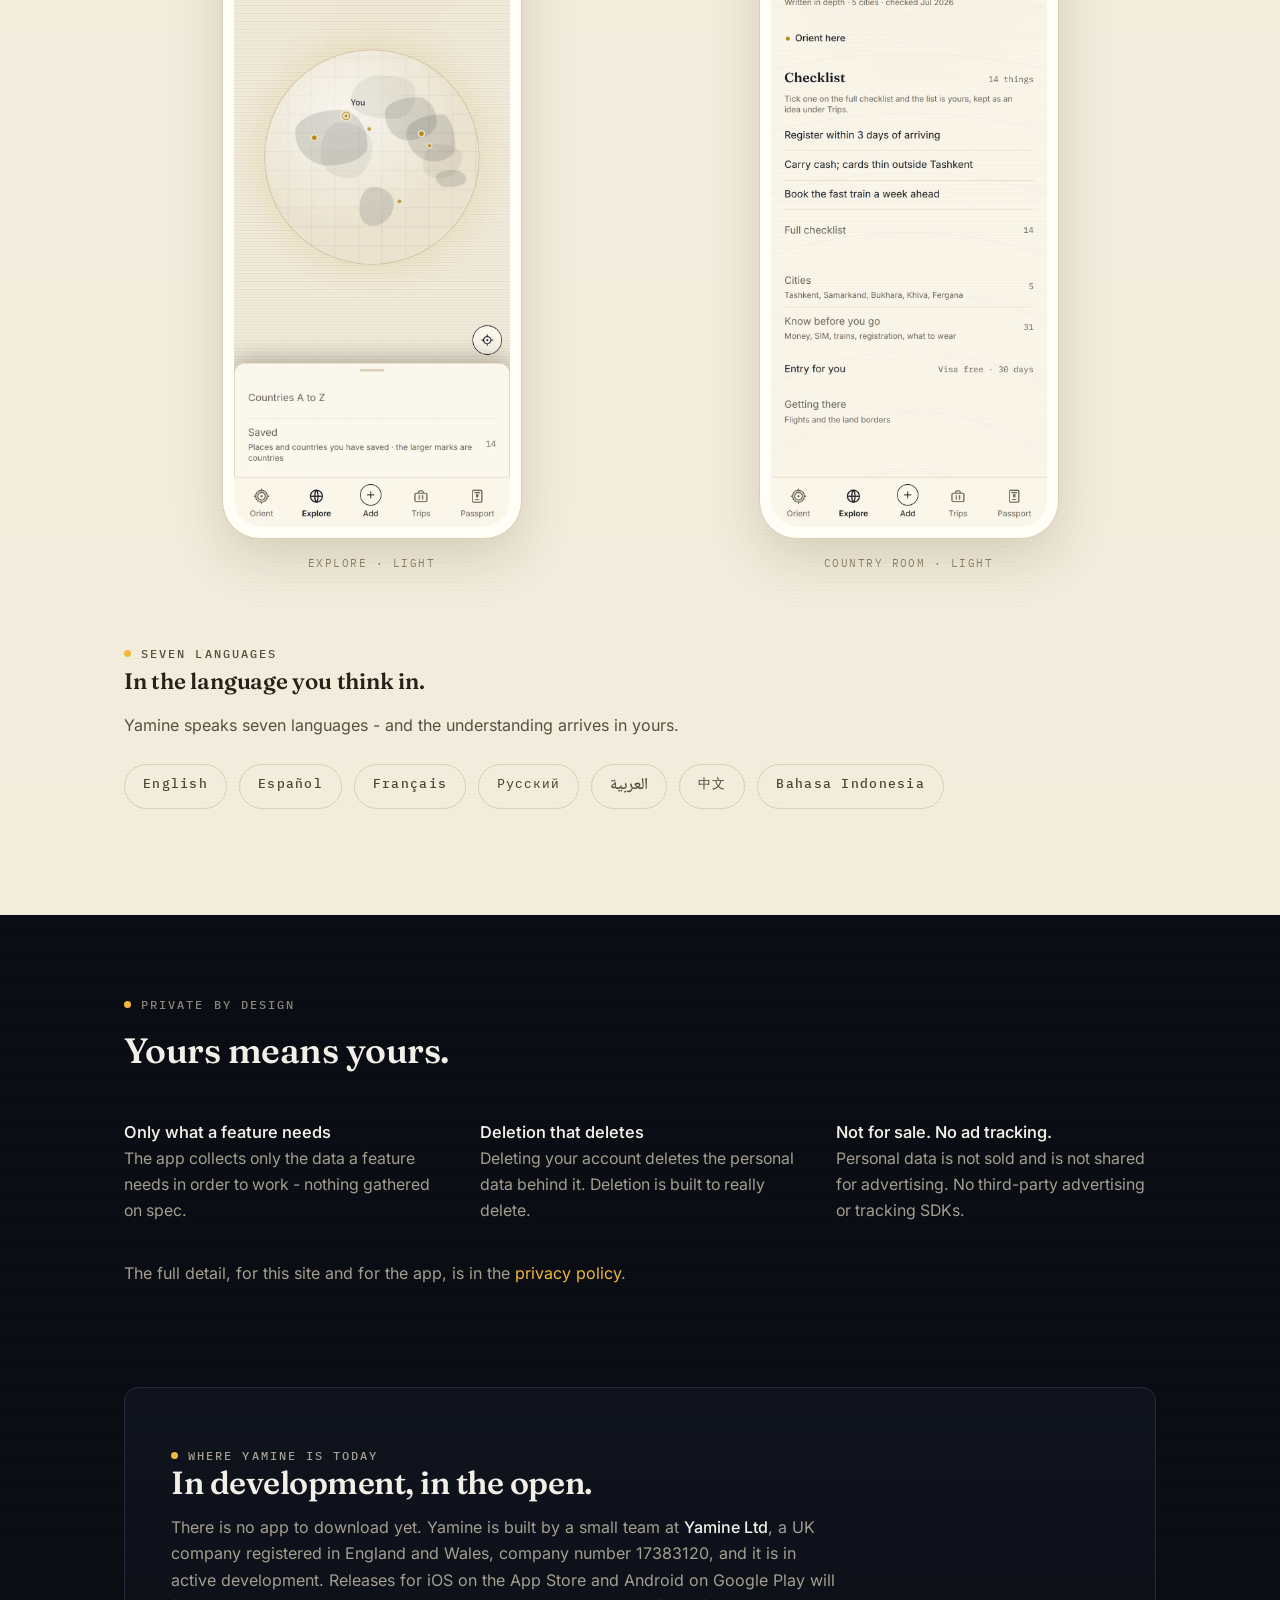
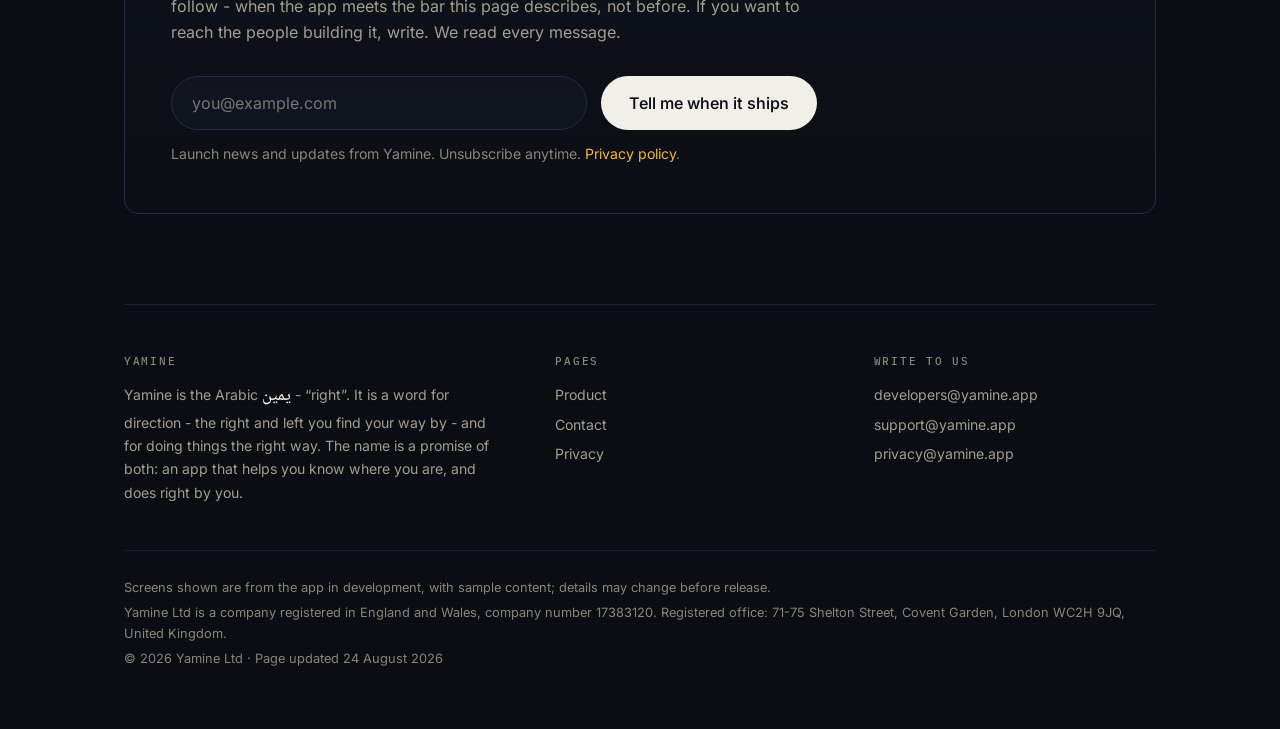
==== commit 267b7545: "Hero keeps one ask: 'Write to the team' quiet link removed (contact stays in nav, status card, foote" ====
--- a/index.html
+++ b/index.html
@@ -62,7 +62,6 @@
         </div>
         <p class="form-note">Be told when it ships - launch news and updates
         from Yamine. Unsubscribe anytime. <a href="/privacy.html">Privacy policy</a>.</p>
-        <p class="alt"><a class="cta-quiet" href="/contact.html">Write to the team</a></p>
       </form>
       <div class="cta-row" data-fallback-for="waitlist">
         <a class="btn" href="/contact.html">Write to the team</a>
